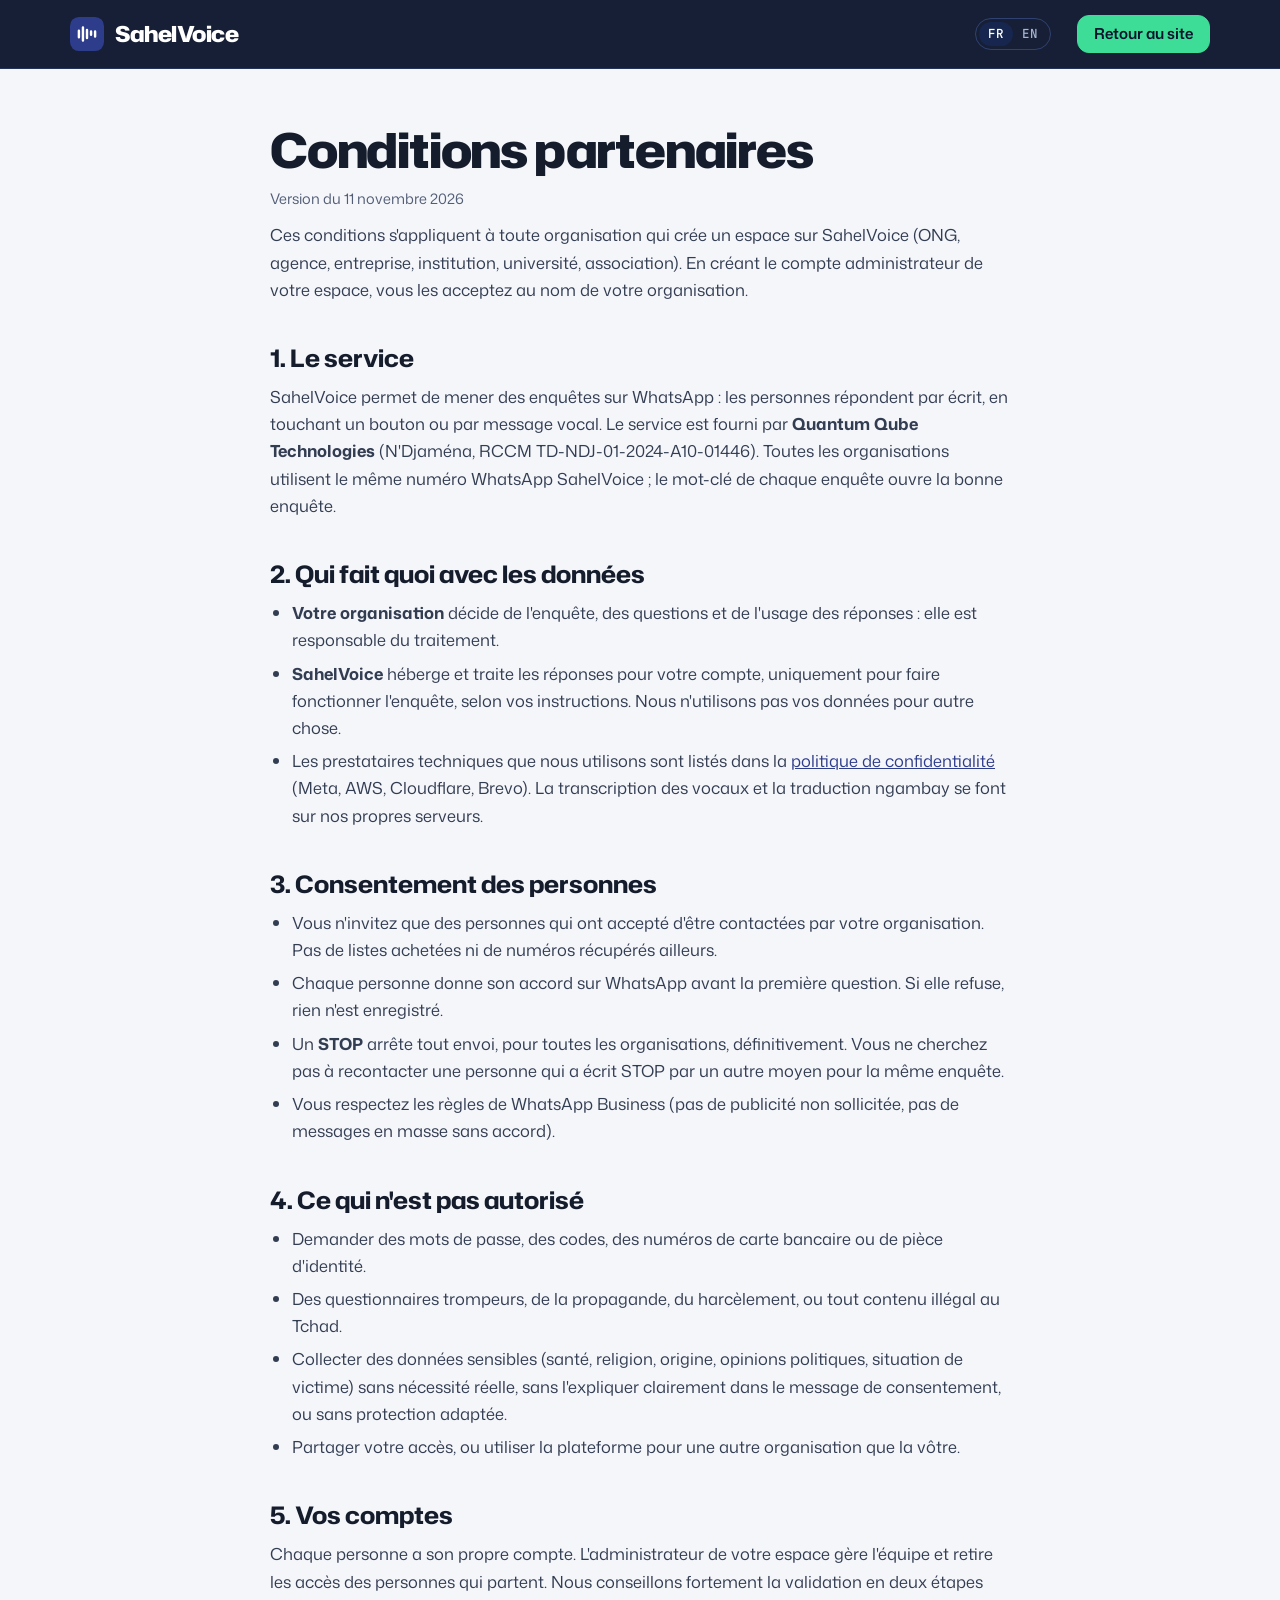
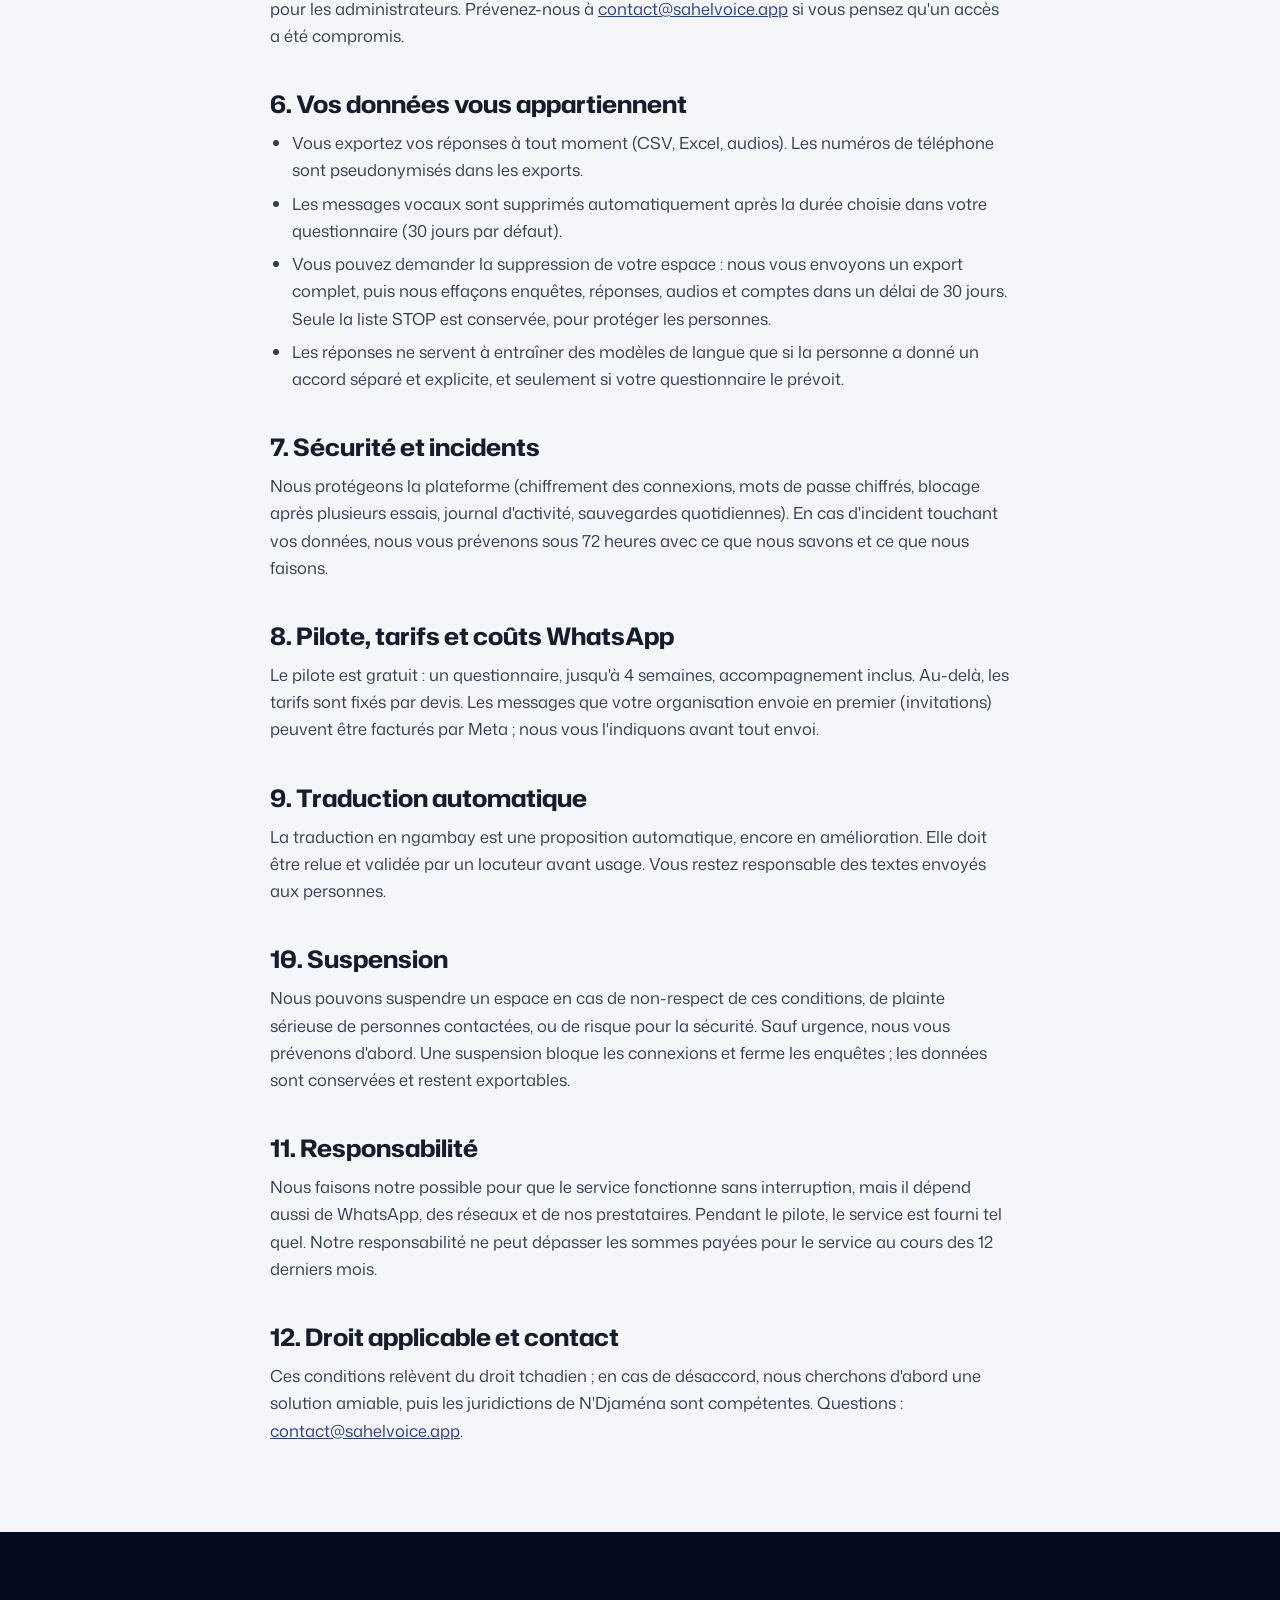
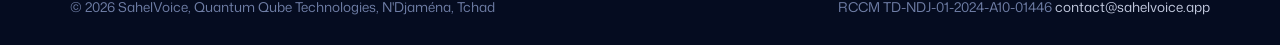
==== conditions/index.html @ 4ec1dd90 "Hero: scrolling AWS Activate ticker under the menu Co-Authored-By: Claude Opus 5.5 <noreply@anthropi" ====
<!doctype html>
<html lang="fr">
<head>
<meta charset="utf-8">
<meta name="viewport" content="width=device-width, initial-scale=1">
<title>Conditions partenaires | SahelVoice</title>
<meta name="description" content="Les règles pour les organisations qui utilisent SahelVoice : consentement, données, sécurité, suspension.">
<link rel="canonical" href="https://sahelvoice.app/conditions/">
<link rel="alternate" hreflang="fr" href="https://sahelvoice.app/conditions/">
<link rel="alternate" hreflang="en" href="https://sahelvoice.app/en/terms/">
<meta name="theme-color" content="#081129">
<link rel="icon" href="/assets/icon.svg" type="image/svg+xml"><link rel="icon" href="/favicon.ico" sizes="any"><link rel="apple-touch-icon" href="/assets/apple-touch-icon.png">
<link rel="stylesheet" href="/assets/fonts.css?v=202611161200">
<link rel="stylesheet" href="/assets/site.css?v=202611162345">
<style>
.legal-doc{max-width:780px;margin:0 auto;padding:56px 20px 88px}
.legal-doc h1{font:800 clamp(34px,5vw,48px)/1.05 var(--display);letter-spacing:-.025em}
.legal-doc .upd{font-size:14.5px;color:var(--text-muted);margin-top:12px}
.legal-doc h2{font:700 24px/1.25 var(--display);margin:40px 0 10px;max-width:none}
.legal-doc p,.legal-doc li{color:#333d52;font-size:16.5px;line-height:1.65}
.legal-doc p+p{margin-top:10px}
.legal-doc ul{padding-left:22px;margin:8px 0}
.legal-doc li+li{margin-top:6px}
.legal-doc .box{background:#fff;border:1px solid var(--rule);border-radius:14px;padding:18px 20px;margin-top:14px}
.legal-doc a{color:var(--indigo)}
</style>
</head>
<body>
<header class="top"><div class="wrap"><nav aria-label="Navigation">
  <a class="brand" href="../"><svg width="34" height="34" viewBox="0 0 42 42" aria-hidden="true"><rect width="42" height="42" rx="11" fill="#2e3c8c"/><path d="M11 25v-8M16 29V13M21 26V16M26 22v-4M31 24v-6" stroke="#fff" stroke-width="3" stroke-linecap="round"/></svg>SahelVoice</a>
  <div class="links"><span class="lsw" role="group"><span aria-current="true">FR</span><a href="../en/terms/" hreflang="en" lang="en">EN</a></span><a class="btn" href="../">Retour au site</a></div>
</nav></div></header>
<main class="legal-doc">
<h1>Conditions partenaires</h1>
<p class="upd">Version du 11 novembre 2026</p>
<p>Ces conditions s'appliquent à toute organisation qui crée un espace sur SahelVoice (ONG, agence, entreprise, institution, université, association). En créant le compte administrateur de votre espace, vous les acceptez au nom de votre organisation.</p>

<h2>1. Le service</h2>
<p>SahelVoice permet de mener des enquêtes sur WhatsApp : les personnes répondent par écrit, en touchant un bouton ou par message vocal. Le service est fourni par <b>Quantum Qube Technologies</b> (N'Djaména, RCCM TD-NDJ-01-2024-A10-01446). Toutes les organisations utilisent le même numéro WhatsApp SahelVoice ; le mot-clé de chaque enquête ouvre la bonne enquête.</p>

<h2>2. Qui fait quoi avec les données</h2>
<ul>
<li><b>Votre organisation</b> décide de l'enquête, des questions et de l'usage des réponses : elle est responsable du traitement.</li>
<li><b>SahelVoice</b> héberge et traite les réponses pour votre compte, uniquement pour faire fonctionner l'enquête, selon vos instructions. Nous n'utilisons pas vos données pour autre chose.</li>
<li>Les prestataires techniques que nous utilisons sont listés dans la <a href="../confidentialite/">politique de confidentialité</a> (Meta, AWS, Cloudflare, Brevo). La transcription des vocaux et la traduction ngambay se font sur nos propres serveurs.</li>
</ul>

<h2>3. Consentement des personnes</h2>
<ul>
<li>Vous n'invitez que des personnes qui ont accepté d'être contactées par votre organisation. Pas de listes achetées ni de numéros récupérés ailleurs.</li>
<li>Chaque personne donne son accord sur WhatsApp avant la première question. Si elle refuse, rien n'est enregistré.</li>
<li>Un <b>STOP</b> arrête tout envoi, pour toutes les organisations, définitivement. Vous ne cherchez pas à recontacter une personne qui a écrit STOP par un autre moyen pour la même enquête.</li>
<li>Vous respectez les règles de WhatsApp Business (pas de publicité non sollicitée, pas de messages en masse sans accord).</li>
</ul>

<h2>4. Ce qui n'est pas autorisé</h2>
<ul>
<li>Demander des mots de passe, des codes, des numéros de carte bancaire ou de pièce d'identité.</li>
<li>Des questionnaires trompeurs, de la propagande, du harcèlement, ou tout contenu illégal au Tchad.</li>
<li>Collecter des données sensibles (santé, religion, origine, opinions politiques, situation de victime) sans nécessité réelle, sans l'expliquer clairement dans le message de consentement, ou sans protection adaptée.</li>
<li>Partager votre accès, ou utiliser la plateforme pour une autre organisation que la vôtre.</li>
</ul>

<h2>5. Vos comptes</h2>
<p>Chaque personne a son propre compte. L'administrateur de votre espace gère l'équipe et retire les accès des personnes qui partent. Nous conseillons fortement la validation en deux étapes pour les administrateurs. Prévenez-nous à <a href="mailto:contact@sahelvoice.app">contact@sahelvoice.app</a> si vous pensez qu'un accès a été compromis.</p>

<h2>6. Vos données vous appartiennent</h2>
<ul>
<li>Vous exportez vos réponses à tout moment (CSV, Excel, audios). Les numéros de téléphone sont pseudonymisés dans les exports.</li>
<li>Les messages vocaux sont supprimés automatiquement après la durée choisie dans votre questionnaire (30 jours par défaut).</li>
<li>Vous pouvez demander la suppression de votre espace : nous vous envoyons un export complet, puis nous effaçons enquêtes, réponses, audios et comptes dans un délai de 30 jours. Seule la liste STOP est conservée, pour protéger les personnes.</li>
<li>Les réponses ne servent à entraîner des modèles de langue que si la personne a donné un accord séparé et explicite, et seulement si votre questionnaire le prévoit.</li>
</ul>

<h2>7. Sécurité et incidents</h2>
<p>Nous protégeons la plateforme (chiffrement des connexions, mots de passe chiffrés, blocage après plusieurs essais, journal d'activité, sauvegardes quotidiennes). En cas d'incident touchant vos données, nous vous prévenons sous 72 heures avec ce que nous savons et ce que nous faisons.</p>

<h2>8. Pilote, tarifs et coûts WhatsApp</h2>
<p>Le pilote est gratuit : un questionnaire, jusqu'à 4 semaines, accompagnement inclus. Au-delà, les tarifs sont fixés par devis. Les messages que votre organisation envoie en premier (invitations) peuvent être facturés par Meta ; nous vous l'indiquons avant tout envoi.</p>

<h2>9. Traduction automatique</h2>
<p>La traduction en ngambay est une proposition automatique, encore en amélioration. Elle doit être relue et validée par un locuteur avant usage. Vous restez responsable des textes envoyés aux personnes.</p>

<h2>10. Suspension</h2>
<p>Nous pouvons suspendre un espace en cas de non-respect de ces conditions, de plainte sérieuse de personnes contactées, ou de risque pour la sécurité. Sauf urgence, nous vous prévenons d'abord. Une suspension bloque les connexions et ferme les enquêtes ; les données sont conservées et restent exportables.</p>

<h2>11. Responsabilité</h2>
<p>Nous faisons notre possible pour que le service fonctionne sans interruption, mais il dépend aussi de WhatsApp, des réseaux et de nos prestataires. Pendant le pilote, le service est fourni tel quel. Notre responsabilité ne peut dépasser les sommes payées pour le service au cours des 12 derniers mois.</p>

<h2>12. Droit applicable et contact</h2>
<p>Ces conditions relèvent du droit tchadien ; en cas de désaccord, nous cherchons d'abord une solution amiable, puis les juridictions de N'Djaména sont compétentes. Questions : <a href="mailto:contact@sahelvoice.app">contact@sahelvoice.app</a>.</p>
</main>
<footer class="big"><div class="wrap"><div class="legal" style="margin-top:0;border-top:0;padding-top:0">
  <span>© 2026 SahelVoice, Quantum Qube Technologies, N'Djaména, Tchad</span>
  <span>RCCM TD-NDJ-01-2024-A10-01446 <a href="mailto:contact@sahelvoice.app">contact@sahelvoice.app</a></span>
</div></div></footer>
</body>
</html>
---- assets/fonts.css ----
/* Fonts served from sahelvoice.app itself (SIL Open Font License, see fonts/FONTS.txt). */
@font-face{font-family:"Hubot Sans";font-style:normal;font-weight:200 900;font-stretch:75% 125%;font-display:swap;src:url(/assets/fonts/hubot-sans-latin-standard-normal.woff2) format("woff2");unicode-range:U+0000-00FF,U+0131,U+0152-0153,U+02BB-02BC,U+02C6,U+02DA,U+02DC,U+0304,U+0308,U+0329,U+2000-206F,U+20AC,U+2122,U+2191,U+2193,U+2212,U+2215,U+FEFF,U+FFFD}
@font-face{font-family:"Hubot Sans";font-style:normal;font-weight:200 900;font-stretch:75% 125%;font-display:swap;src:url(/assets/fonts/hubot-sans-latin-ext-standard-normal.woff2) format("woff2");unicode-range:U+0100-02BA,U+02BD-02C5,U+02C7-02CC,U+02CE-02D7,U+02DD-02FF,U+0304,U+0308,U+0329,U+1D00-1DBF,U+1E00-1E9F,U+1EF2-1EFF,U+2020,U+20A0-20AB,U+20AD-20C0,U+2113,U+2C60-2C7F,U+A720-A7FF}
@font-face{font-family:"Mona Sans";font-style:normal;font-weight:200 900;font-stretch:75% 125%;font-display:swap;src:url(/assets/fonts/mona-sans-latin-standard-normal.woff2) format("woff2");unicode-range:U+0000-00FF,U+0131,U+0152-0153,U+02BB-02BC,U+02C6,U+02DA,U+02DC,U+0304,U+0308,U+0329,U+2000-206F,U+20AC,U+2122,U+2191,U+2193,U+2212,U+2215,U+FEFF,U+FFFD}
@font-face{font-family:"Mona Sans";font-style:normal;font-weight:200 900;font-stretch:75% 125%;font-display:swap;src:url(/assets/fonts/mona-sans-latin-ext-standard-normal.woff2) format("woff2");unicode-range:U+0100-02BA,U+02BD-02C5,U+02C7-02CC,U+02CE-02D7,U+02DD-02FF,U+0304,U+0308,U+0329,U+1D00-1DBF,U+1E00-1E9F,U+1EF2-1EFF,U+2020,U+20A0-20AB,U+20AD-20C0,U+2113,U+2C60-2C7F,U+A720-A7FF}
@font-face{font-family:"JetBrains Mono";font-style:normal;font-weight:500;font-display:swap;src:url(/assets/fonts/jetbrains-mono-latin-500-normal.woff2) format("woff2")}
@font-face{font-family:"JetBrains Mono";font-style:normal;font-weight:400;font-display:swap;src:url(/assets/fonts/jetbrains-mono-latin-400-normal.woff2) format("woff2")}
---- assets/site.css ----
:root{
  --bg:#081129; --navy:#0d1a3a; --panel:#111f45; --panel-2:#16264f; --line:#22325c; --line-2:#2f4170;
  --ink:#ffffff; --muted:#aab5d3; --dim:#7584ab;
  --green:#3ddc97; --green-soft:rgba(61,220,151,.14); --indigo:#2e3c8c; --violet:#8f9cff;
  --paper:#f4f6fa; --card:#ffffff; --text:#151c2c; --text-muted:#525d76; --rule:#dde2ec;
  --display:"Hubot Sans",ui-sans-serif,system-ui,sans-serif;
  --body:"Mona Sans",ui-sans-serif,system-ui,-apple-system,"Segoe UI",Roboto,sans-serif;
  --mono:"JetBrains Mono",ui-monospace,SFMono-Regular,Menlo,Consolas,monospace;
}
*{box-sizing:border-box}
html{scroll-behavior:smooth;-webkit-text-size-adjust:100%}
body{margin:0;background:var(--paper);color:var(--text);font:17px/1.6 var(--body);font-optical-sizing:auto;overflow-x:hidden}
a{color:inherit}
img,svg{display:block}
:focus-visible{outline:3px solid var(--green);outline-offset:3px;border-radius:6px}
h1,h2,h3{font-family:var(--display);font-stretch:108%;margin:0;text-wrap:balance}
p{margin:0}
.wrap{max-width:1180px;margin:0 auto;padding-inline:20px}
.mono{font-family:var(--mono)}
.sr{position:absolute;width:1px;height:1px;overflow:hidden;clip:rect(0 0 0 0);white-space:nowrap}

/* ---------- dark surfaces ---------- */
.dark{background:var(--bg);color:var(--ink);position:relative;isolation:isolate;overflow:hidden}
.dark .grid-bg{position:absolute;inset:0;z-index:-1;pointer-events:none;
  background-image:linear-gradient(rgba(143,156,255,.06) 1px,transparent 1px),linear-gradient(90deg,rgba(143,156,255,.06) 1px,transparent 1px);
  background-size:56px 56px;
  -webkit-mask-image:radial-gradient(ellipse 80% 70% at 70% 30%,#000 30%,transparent 75%);
          mask-image:radial-gradient(ellipse 80% 70% at 70% 30%,#000 30%,transparent 75%)}
.dark .glow{position:absolute;z-index:-1;pointer-events:none;border-radius:50%;filter:blur(80px);opacity:.55}

/* ---------- nav ---------- */
.top{position:sticky;top:0;z-index:20;background:rgba(8,17,41,.94);-webkit-backdrop-filter:blur(14px);backdrop-filter:blur(14px);border-bottom:1px solid rgba(47,65,112,.6);color:var(--ink)}
nav{display:flex;align-items:center;justify-content:space-between;gap:16px;height:68px}
.brand{display:flex;align-items:center;gap:11px;text-decoration:none;font-family:var(--display);font-weight:800;font-size:22px;letter-spacing:-.02em}
.links{display:flex;gap:26px;align-items:center;font-size:15px}
.links a{text-decoration:none;color:var(--muted)}
.links a:hover{color:var(--ink)}
.btn{display:inline-flex;align-items:center;justify-content:center;gap:9px;border-radius:12px;padding:13px 20px;font:600 16px/1.2 var(--body);text-decoration:none;border:1.5px solid var(--green);background:var(--green);color:#07122b;transition:transform .15s ease,background-color .15s ease}
.btn:hover{background:#5fe6ab;transform:translateY(-1px)}
.btn.ghost{background:transparent;color:var(--ink);border-color:var(--line-2)}
.btn.ghost:hover{background:rgba(255,255,255,.05);border-color:#4a5d92}
.links .btn{padding:9px 16px;font-size:15px;color:#07122b}
section[id],[id].anchor{scroll-margin-top:84px}
.menubtn{display:none}
@media (max-width:860px){
  html:not(.js) .links a:not(.btn){display:none}
  .js .top nav{position:relative}
  .js .menubtn{display:inline-flex;align-items:center;justify-content:center;width:44px;height:44px;margin-right:-6px;border:1px solid var(--line-2);border-radius:12px;background:transparent;color:var(--ink);cursor:pointer;flex:none}
  .js .menubtn svg path{transition:transform .2s ease,opacity .2s ease;transform-origin:12px 12px}
  .js .open .menubtn .l1{transform:translateY(5px) rotate(45deg)}
  .js .open .menubtn .l2{opacity:0}
  .js .open .menubtn .l3{transform:translateY(-5px) rotate(-45deg)}
  .js .links{position:absolute;top:calc(100% + 1px);left:-16px;right:-16px;flex-direction:column;align-items:stretch;gap:0;padding:8px 16px 18px;
    background:#081129;border-bottom:1px solid rgba(47,65,112,.8);box-shadow:0 30px 50px -20px rgba(0,0,0,.6);
    visibility:hidden;opacity:0;transform:translateY(-8px);transition:opacity .18s ease,transform .18s ease,visibility 0s linear .18s}
  .js .open .links{visibility:visible;opacity:1;transform:none;transition:opacity .18s ease,transform .18s ease}
  .js .links > a:not(.btn){display:block;padding:14px 4px;font-size:17px;color:var(--ink);border-bottom:1px solid rgba(47,65,112,.5)}
  .js .links .lsw{margin:16px 0 0;align-self:flex-start;font-size:14px;padding:4px}
  .js .links .lsw > *{padding:6px 12px}
  .js .links .btn{margin-top:16px;padding:14px 18px;font-size:16px}
}

/* ---------- hero ---------- */
.hero{display:grid;grid-template-columns:minmax(0,1fr) minmax(0,1.02fr);gap:56px;align-items:center;padding-block:72px 150px}
@media (max-width:980px){.hero{grid-template-columns:minmax(0,1fr);gap:48px;padding-block:48px 72px}}
.pill{display:inline-flex;align-items:center;gap:9px;border:1px solid var(--line-2);background:rgba(17,31,69,.7);border-radius:999px;padding:6px 14px 6px 8px;font-size:14px;color:var(--muted)}
.pill .dot{width:20px;height:20px;border-radius:50%;background:var(--green-soft);display:grid;place-items:center}
.pill .dot i{width:8px;height:8px;border-radius:50%;background:var(--green);box-shadow:0 0 0 0 rgba(61,220,151,.6);animation:ping 2.4s infinite}
@keyframes ping{0%{box-shadow:0 0 0 0 rgba(61,220,151,.55)}70%{box-shadow:0 0 0 8px rgba(61,220,151,0)}100%{box-shadow:0 0 0 0 rgba(61,220,151,0)}}
.hero h1{font-weight:800;font-size:clamp(42px,5.6vw,74px);line-height:1;letter-spacing:-.03em;margin-top:22px}
.hero h1 .hl{background:linear-gradient(100deg,var(--green) 10%,#a8f0cf 50%,var(--violet) 95%);-webkit-background-clip:text;background-clip:text;color:transparent}
.hero .lede{font-size:20px;color:var(--muted);margin-top:24px;max-width:44ch}
.hero .ctas{display:flex;gap:12px;flex-wrap:wrap;margin-top:32px}
.facts{display:flex;flex-wrap:wrap;gap:10px 26px;margin-top:34px;padding-top:24px;border-top:1px solid var(--line);font-size:15px;color:var(--muted)}
.facts span{display:flex;align-items:center;gap:8px}
.facts svg{color:var(--green);flex:none}

/* ---------- AI console (hero) ---------- */
.console{background:linear-gradient(180deg,rgba(22,38,79,.92),rgba(13,26,58,.96));border:1px solid var(--line-2);border-radius:20px;box-shadow:0 40px 80px -40px rgba(0,0,0,.8),0 0 0 1px rgba(143,156,255,.05) inset;overflow:hidden;min-width:0}
.c-head{display:flex;align-items:center;justify-content:space-between;gap:12px;padding:13px 16px;border-bottom:1px solid var(--line);font:500 12.5px/1 var(--mono);color:var(--dim)}
.c-head .dots{display:flex;gap:6px}
.c-head .dots i{width:10px;height:10px;border-radius:50%;background:#2a3a66}
.c-head .tag{color:var(--muted);border:1px solid var(--line-2);border-radius:999px;padding:5px 10px}
.c-body{padding:18px 18px 8px;display:grid;gap:4px}
.q{font-size:14.5px;color:var(--muted);padding:2px 2px 12px}
.q b{color:var(--ink);font-weight:500}
.stage{display:grid;grid-template-columns:96px minmax(0,1fr);gap:14px;align-items:start;padding:11px 2px;border-top:1px dashed rgba(47,65,112,.7);opacity:.35;transition:opacity .4s ease}
.stage.on,.stage.done{opacity:1}
.st-label{font:500 11.5px/1.3 var(--mono);color:var(--dim);letter-spacing:.04em;text-transform:uppercase;padding-top:5px;display:flex;align-items:center;gap:7px}
.st-label i{width:7px;height:7px;border-radius:50%;background:#33447a;flex:none;transition:background-color .3s}
.stage.on .st-label{color:var(--green)}
.stage.on .st-label i{background:var(--green);box-shadow:0 0 10px var(--green)}
.stage.done .st-label i{background:var(--green)}
@media (max-width:460px){.stage{grid-template-columns:minmax(0,1fr);gap:8px}}

.vbubble{display:inline-flex;align-items:center;gap:10px;background:#d8f5d0;color:#1b2232;border-radius:12px;border-top-right-radius:3px;padding:8px 12px 8px 8px;max-width:100%}
.vbubble .play{width:30px;height:30px;border-radius:50%;background:#1b8a5a;display:grid;place-items:center;flex:none}
.wave{display:flex;align-items:center;gap:3px;height:26px}
.wave b{display:block;width:3px;border-radius:2px;background:#3d7a5a;height:30%;transform-origin:center}
.stage.on .wave b{animation:wv .9s ease-in-out infinite alternate}
@keyframes wv{from{transform:scaleY(.45)}to{transform:scaleY(1.15)}}
.vbubble .t{font:500 12px var(--mono);color:#3d6a52}
.transcript{font-size:16.5px;color:var(--ink);min-height:1.55em}
.transcript mark{background:var(--green-soft);color:var(--green);border-radius:4px;padding:0 3px;transition:background-color .3s}
.caret{display:inline-block;width:2px;height:1.05em;background:var(--green);vertical-align:-2px;margin-left:2px;animation:blink 1s steps(1) infinite}
@keyframes blink{50%{opacity:0}}
.parse{display:flex;flex-wrap:wrap;gap:8px;align-items:center;font:500 13px/1 var(--mono)}
.chip{border:1px solid var(--line-2);border-radius:8px;padding:7px 9px;color:var(--muted);background:rgba(8,17,41,.4)}
.chip.val{border-color:rgba(61,220,151,.5);color:var(--green);background:var(--green-soft);font-size:14px}
.arrow{color:var(--dim)}
.check{font-size:15px;color:var(--ink);display:flex;flex-wrap:wrap;gap:8px 10px;align-items:center}
.check .ok{display:inline-flex;align-items:center;gap:6px;font:500 12.5px var(--mono);color:var(--green);border:1px solid rgba(61,220,151,.4);border-radius:999px;padding:4px 10px}
.table{width:100%;border-collapse:collapse;font:400 12.5px/1.3 var(--mono);color:var(--muted)}
.table th{font-weight:500;color:var(--dim);text-align:left;padding:4px 8px 6px 0;border-bottom:1px solid var(--line)}
.table td{padding:7px 8px 7px 0;border-bottom:1px solid rgba(34,50,92,.6);white-space:nowrap}
.table td:nth-child(2){color:var(--ink)}
.table tr.new td{animation:rowin .6s ease}
@keyframes rowin{from{background:var(--green-soft)}to{background:transparent}}
.tablewrap{overflow-x:auto;max-width:100%}
.c-foot{display:flex;justify-content:space-between;gap:12px;padding:12px 18px;border-top:1px solid var(--line);font:400 11.5px/1.4 var(--mono);color:var(--dim)}
.prog{display:flex;gap:6px;align-items:center}
.prog i{width:18px;height:3px;border-radius:2px;background:#2a3a66;transition:background-color .3s}
.prog i.on{background:var(--green)}

/* ---------- logos strip ---------- */
.strip{border-top:1px solid var(--line);padding-block:22px;display:flex;flex-wrap:wrap;gap:14px 34px;align-items:center;justify-content:space-between;font-size:15px;color:var(--muted)}
.strip .lbl{font:500 12px var(--mono);letter-spacing:.06em;text-transform:uppercase;color:var(--dim)}
.strip .items{display:flex;flex-wrap:wrap;gap:12px 30px}
.strip .items span{display:flex;align-items:center;gap:8px;color:#cfd6ea}

/* ---------- sections ---------- */
section{padding-block:104px}
@media (max-width:720px){section{padding-block:72px}}
.kicker{display:inline-flex;align-items:center;gap:8px;font:500 12.5px/1 var(--mono);letter-spacing:.08em;text-transform:uppercase;color:var(--indigo);margin-bottom:16px}
.kicker::before{content:"";width:18px;height:2px;background:currentColor;border-radius:2px}
.dark .kicker{color:var(--green)}
section h2{font-size:clamp(32px,4.2vw,52px);font-weight:800;letter-spacing:-.025em;line-height:1.04;max-width:20ch}
.intro{max-width:60ch;color:var(--text-muted);font-size:19px;margin-top:18px}
.dark .intro{color:var(--muted)}

/* AI stages */
.ai-grid{display:grid;grid-template-columns:repeat(4,minmax(0,1fr));gap:16px;margin-top:56px;counter-reset:st}
@media (max-width:1040px){.ai-grid{grid-template-columns:repeat(2,minmax(0,1fr))}}
@media (max-width:620px){.ai-grid{grid-template-columns:minmax(0,1fr)}}
.ai-card{background:var(--panel);border:1px solid var(--line);border-radius:18px;padding:24px;display:flex;flex-direction:column;gap:14px;position:relative}
.ai-card .num{font:500 12px var(--mono);color:var(--dim)}
.ai-card h3{font-size:26px;font-weight:800;letter-spacing:-.02em}
.ai-card p{color:var(--muted);font-size:16px}
.ai-card .demo{margin-top:auto;background:rgba(8,17,41,.55);border:1px solid var(--line);border-radius:12px;padding:12px 13px;font:400 12.5px/1.6 var(--mono);color:var(--muted);min-height:96px}
.ai-card .demo .g{color:var(--green)}
.ai-card .demo .w{color:var(--ink)}
.ai-card .demo .v{color:var(--violet)}
.ai-card .ic{width:42px;height:42px;border-radius:12px;background:var(--green-soft);color:var(--green);display:grid;place-items:center}
.loop-note{margin-top:28px;display:flex;gap:14px;align-items:flex-start;color:var(--muted);font-size:16px;max-width:78ch;border-left:2px solid var(--green);padding-left:16px}

/* features */
.feat{display:grid;grid-template-columns:repeat(3,minmax(0,1fr));gap:1px;background:var(--rule);border:1px solid var(--rule);border-radius:20px;overflow:hidden;margin-top:56px}
@media (max-width:960px){.feat{grid-template-columns:repeat(2,minmax(0,1fr))}}
@media (max-width:620px){.feat{grid-template-columns:minmax(0,1fr)}}
.feat > div{background:var(--card);padding:30px 28px;display:flex;flex-direction:column;gap:10px}
.feat .ic{width:40px;height:40px;border-radius:11px;background:#eef0fb;color:var(--indigo);display:grid;place-items:center;margin-bottom:6px}
.feat h3{font-size:20px;font-weight:600;font-family:var(--body);letter-spacing:-.01em}
.feat p{color:var(--text-muted);font-size:16px}

/* split: dashboard preview */
.split{display:grid;grid-template-columns:minmax(0,.9fr) minmax(0,1.1fr);gap:64px;align-items:center}
@media (max-width:980px){.split{grid-template-columns:minmax(0,1fr);gap:40px}}
.list{list-style:none;padding:0;margin:28px 0 0;display:grid;gap:14px}
.list li{display:flex;gap:12px;align-items:flex-start}
.list svg{flex:none;margin-top:3px;color:var(--indigo)}
.dash{background:var(--card);border:1px solid var(--rule);border-radius:18px;box-shadow:0 30px 60px -36px rgba(13,26,58,.35);overflow:hidden;min-width:0}
.dash-top{display:flex;justify-content:space-between;align-items:center;gap:12px;padding:14px 18px;border-bottom:1px solid var(--rule);font-size:14px}
.dash-top b{font-weight:600}
.dash-top .live{display:inline-flex;align-items:center;gap:7px;font:500 12px var(--mono);color:#127a4f;background:#e3f8ee;border-radius:999px;padding:5px 10px}
.dash-top .live i{width:7px;height:7px;border-radius:50%;background:#1fb877}
.kpis{display:grid;grid-template-columns:repeat(3,minmax(0,1fr));border-bottom:1px solid var(--rule)}
.kpis div{padding:16px 18px}
.kpis div+div{border-left:1px solid var(--rule)}
.kpis small{display:block;font-size:12.5px;color:var(--text-muted)}
.kpis b{font:800 26px/1.2 var(--display);letter-spacing:-.02em}
.review{padding:16px 18px;display:grid;gap:12px}
.review .row{display:grid;grid-template-columns:auto minmax(0,1fr) auto;gap:12px;align-items:center;border:1px solid var(--rule);border-radius:12px;padding:10px 12px}
.review .pl{width:32px;height:32px;border-radius:50%;background:var(--navy);display:grid;place-items:center}
.review .tx{font-size:14.5px;min-width:0}
.review .tx small{display:block;font:400 12px var(--mono);color:var(--text-muted)}
.review .tx span{display:block;white-space:nowrap;overflow:hidden;text-overflow:ellipsis}
.st{font:500 11.5px var(--mono);border-radius:999px;padding:4px 9px;white-space:nowrap}
.st.ok{background:#e3f8ee;color:#127a4f}
.st.fix{background:#fff3dc;color:#8a5a00}
.st.wait{background:#eef0fb;color:var(--indigo)}
.dash-note{font-size:13px;color:var(--text-muted);padding:0 18px 16px}

/* audiences */
.aud{display:grid;grid-template-columns:repeat(3,minmax(0,1fr));gap:18px;margin-top:48px}
@media (max-width:900px){.aud{grid-template-columns:minmax(0,1fr)}}
.aud article{background:var(--card);border:1px solid var(--rule);border-radius:18px;padding:28px}
.aud h3{font-size:22px;font-weight:600;font-family:var(--body);margin-bottom:8px}
.aud p{color:var(--text-muted);font-size:16px}
.aud .ex{margin-top:16px;padding-top:14px;border-top:1px solid var(--rule);font:400 13px/1.5 var(--mono);color:var(--text-muted)}

/* languages */
.langs{display:grid;grid-template-columns:repeat(3,minmax(0,1fr));gap:16px;margin-top:48px}
@media (max-width:820px){.langs{grid-template-columns:minmax(0,1fr)}}
.lang{border:1px solid var(--line-2);border-radius:18px;padding:24px;background:rgba(17,31,69,.6)}
.lang .name{font:800 28px/1.1 var(--display);letter-spacing:-.02em}
.lang .native{font-size:15px;color:var(--muted);margin-top:4px}
.lang .status{display:inline-flex;align-items:center;gap:7px;margin-top:18px;font:500 12.5px var(--mono);border-radius:999px;padding:5px 11px;border:1px solid var(--line-2);color:var(--muted)}
.lang.now{border-color:rgba(61,220,151,.5);background:linear-gradient(180deg,rgba(61,220,151,.08),rgba(17,31,69,.6))}
.lang.now .status{border-color:rgba(61,220,151,.5);color:var(--green)}
.lang .bar{height:4px;border-radius:2px;background:#22325c;margin-top:16px;overflow:hidden}
.lang .bar i{display:block;height:100%;background:var(--green);border-radius:2px}

/* trust */
.trust{display:grid;grid-template-columns:repeat(2,minmax(0,1fr));gap:16px;margin-top:48px}
@media (max-width:760px){.trust{grid-template-columns:minmax(0,1fr)}}
.trust > div{display:flex;gap:16px;align-items:flex-start;background:var(--card);border:1px solid var(--rule);border-radius:16px;padding:22px}
.trust .ic{width:38px;height:38px;border-radius:10px;background:#eef0fb;color:var(--indigo);display:grid;place-items:center;flex:none}
.trust h3{font:600 18px/1.3 var(--body);margin-bottom:4px}
.trust p{color:var(--text-muted);font-size:15.5px}

/* founder */
.founder{display:grid;grid-template-columns:200px minmax(0,1fr);gap:44px;align-items:center;margin-top:44px;background:var(--card);border:1px solid var(--rule);border-radius:22px;padding:36px}
@media (max-width:700px){.founder{grid-template-columns:minmax(0,1fr);gap:24px;padding:26px}}
.founder img{width:200px;height:200px;border-radius:50%;object-fit:cover;object-position:50% 30%;border:4px solid var(--green)}
@media (max-width:700px){.founder img{width:132px;height:132px}}
.founder .name{font:800 26px/1.15 var(--display);letter-spacing:-.02em}
.founder .role{font:500 13px var(--mono);color:var(--indigo);margin-top:6px}
.founder p.t{color:var(--text-muted);margin-top:16px;max-width:64ch}
.socials{display:flex;flex-wrap:wrap;gap:10px;margin-top:20px}
.socials a{font:500 13px var(--mono);text-decoration:none;border:1px solid var(--rule);border-radius:999px;padding:7px 12px;color:var(--text)}
.socials a:hover{border-color:var(--indigo);color:var(--indigo)}

/* english */
.en{background:var(--card);border-top:1px solid var(--rule);border-bottom:1px solid var(--rule)}
.en .cols{display:grid;grid-template-columns:minmax(0,.8fr) minmax(0,1.2fr);gap:48px}
@media (max-width:820px){.en .cols{grid-template-columns:minmax(0,1fr);gap:20px}}
.en h2{font-size:clamp(26px,3vw,34px)}
.en p{color:var(--text-muted)}
.en p+p{margin-top:12px}

/* contact */
.cta{display:grid;grid-template-columns:minmax(0,1.1fr) minmax(0,.9fr);gap:56px;align-items:center}
@media (max-width:900px){.cta{grid-template-columns:minmax(0,1fr);gap:36px}}
.cta h2{max-width:16ch}
.cbox{background:var(--panel);border:1px solid var(--line-2);border-radius:20px;padding:28px;display:grid;gap:20px}
.cbox dt{font:500 12px var(--mono);letter-spacing:.06em;text-transform:uppercase;color:var(--dim)}
.cbox dd{margin:4px 0 0;font-size:20px;font-weight:600;overflow-wrap:anywhere}
.cbox dd a{text-decoration:none;border-bottom:2px solid var(--green)}
.cbox dl{margin:0;display:grid;gap:18px}
footer{background:#050c20;color:#8090b8;font-size:14px;padding-block:28px}
footer .wrap{display:flex;justify-content:space-between;gap:12px 24px;flex-wrap:wrap}
footer a{color:#b9c3dc}

/* reveal */
.js .rv{opacity:0;transform:translateY(16px);transition:opacity .7s ease,transform .7s ease}
.js .rv.in{opacity:1;transform:none}
@media (prefers-reduced-motion:reduce){
  html{scroll-behavior:auto}
  *,*::before,*::after{animation:none!important;transition:none!important}
  .js .rv{opacity:1;transform:none}
}

/* language switch */
.lsw{display:inline-flex;border:1px solid var(--line-2);border-radius:999px;padding:3px;font:500 12.5px/1 var(--mono)}
.lsw a,.lsw span{padding:6px 9px;border-radius:999px;text-decoration:none;color:var(--muted)}
.lsw [aria-current]{background:var(--panel-2);color:var(--ink)}
.links .lsw a{color:var(--muted)}
.links .lsw a:hover{color:var(--ink)}
.gloss{font-size:13.5px;color:var(--dim);margin-top:4px;min-height:1.3em}
@media (max-width:860px){.links .lsw a{display:inline}}
.links .btn{white-space:nowrap}
@media (max-width:440px){html:not(.js) .links{gap:10px}.brand{font-size:19px;gap:9px}.brand svg{width:30px;height:30px}.links .btn{padding:8px 12px}}

/* ================= motion layer ================= */
.wavefield{position:absolute;inset:0;width:100%;height:100%;z-index:-1;pointer-events:none}
.glow{animation:drift 22s ease-in-out infinite alternate}
@keyframes drift{0%{transform:translate(0,0) scale(1)}50%{transform:translate(-60px,40px) scale(1.12)}100%{transform:translate(40px,-30px) scale(.95)}}

/* animated logo */
.brand .eq path{transform-box:fill-box;transform-origin:center;animation:eq 1.6s ease-in-out infinite alternate}
.brand .eq path:nth-child(2){animation-delay:-.4s}
.brand .eq path:nth-child(3){animation-delay:-.9s}
.brand .eq path:nth-child(4){animation-delay:-.2s}
.brand .eq path:nth-child(5){animation-delay:-1.2s}
@keyframes eq{from{transform:scaleY(.55)}to{transform:scaleY(1.1)}}

/* rotating border on the AI console */
@property --ang{syntax:'<angle>';inherits:false;initial-value:0deg}
.console{position:relative}
.console::before{content:"";position:absolute;inset:0;border-radius:inherit;padding:1.5px;pointer-events:none;z-index:2;
  background:conic-gradient(from var(--ang),transparent 0 62%,rgba(61,220,151,.95) 76%,rgba(143,156,255,.9) 86%,transparent 96%);
  -webkit-mask:linear-gradient(#000 0 0) content-box,linear-gradient(#000 0 0);-webkit-mask-composite:xor;mask-composite:exclude;
  animation:spin 7s linear infinite}
@keyframes spin{to{--ang:360deg}}

/* live answer ticker */
.feed{position:relative;overflow:hidden;padding-block:6px 30px;
  -webkit-mask-image:linear-gradient(90deg,transparent,#000 7%,#000 93%,transparent);mask-image:linear-gradient(90deg,transparent,#000 7%,#000 93%,transparent)}
.feed-track{display:flex;gap:14px;width:max-content;animation:marq 55s linear infinite}
.feed:hover .feed-track{animation-play-state:paused}
@keyframes marq{to{transform:translateX(-50%)}}
.fi{display:flex;align-items:center;gap:10px;white-space:nowrap;border:1px solid var(--line-2);background:rgba(17,31,69,.75);border-radius:999px;padding:8px 14px 8px 8px;font-size:14.5px;color:#d9def0}
.fi .mic{width:26px;height:26px;border-radius:50%;background:var(--green-soft);display:grid;place-items:center;color:var(--green);flex:none}
.fi .to{color:var(--dim)}
.fi code{font:500 13px var(--mono);color:var(--green)}
.feed-label{font:500 12px var(--mono);letter-spacing:.06em;text-transform:uppercase;color:var(--dim);padding-top:4px;margin-bottom:12px;display:flex;align-items:center;gap:8px}
.feed-label i{width:7px;height:7px;border-radius:50%;background:var(--green);animation:ping 2.4s infinite}

/* cursor spotlight on cards */
.ai-card,.lang{background-image:radial-gradient(420px circle at var(--mx,-999px) var(--my,-999px),rgba(61,220,151,.10),transparent 45%)}
.feat > div,.aud article,.trust > div{background-image:radial-gradient(420px circle at var(--mx,-999px) var(--my,-999px),rgba(46,60,140,.07),transparent 45%)}
.ai-card,.aud article,.trust > div,.lang{transition:transform .25s ease,border-color .25s ease}
.ai-card:hover{transform:translateY(-4px);border-color:#3a4d85}
.aud article:hover,.trust > div:hover{transform:translateY(-3px);border-color:#c9d0e4}

/* AI flow line above the 4 stages */
.ai-flow{position:relative;height:2px;margin:56px 0 -40px;background:var(--line);border-radius:2px;overflow:hidden}
.ai-flow::after{content:"";position:absolute;top:0;left:-30%;width:30%;height:100%;background:linear-gradient(90deg,transparent,var(--green),var(--violet),transparent);animation:flow 3.6s ease-in-out infinite}
@keyframes flow{to{left:100%}}
@media (max-width:1040px){.ai-flow{display:none}}
.ai-grid{position:relative}

/* language wave bars */
.lw{display:flex;align-items:center;gap:3px;height:28px;margin-top:18px}
.lw b{display:block;width:4px;border-radius:2px;background:#33447a;height:30%}
.lang.now .lw b{background:var(--green);animation:wv .9s ease-in-out infinite alternate}

/* FAQ */
.faq{margin-top:44px;border-top:1px solid var(--rule)}
.faq details{border-bottom:1px solid var(--rule)}
.faq summary{list-style:none;cursor:pointer;display:flex;justify-content:space-between;align-items:center;gap:20px;padding:22px 2px;font:600 19px/1.35 var(--body)}
.faq summary::-webkit-details-marker{display:none}
.faq summary::after{content:"";width:12px;height:12px;flex:none;border-right:2px solid var(--indigo);border-bottom:2px solid var(--indigo);transform:rotate(45deg) translateY(-3px);transition:transform .25s ease}
.faq details[open] summary::after{transform:rotate(-135deg) translateY(-3px)}
.faq details p{color:var(--text-muted);padding:0 2px 22px;max-width:72ch}
.faq-wrap{display:grid;grid-template-columns:minmax(0,.8fr) minmax(0,1.4fr);gap:56px}
@media (max-width:900px){.faq-wrap{grid-template-columns:minmax(0,1fr);gap:0}}

/* footer */
footer.big{background:#050c20;color:#8090b8;font-size:15px;padding-block:64px 28px}
footer.big .cols{display:grid;grid-template-columns:minmax(0,1.6fr) repeat(3,minmax(0,1fr));gap:32px}
@media (max-width:820px){footer.big .cols{grid-template-columns:repeat(2,minmax(0,1fr))}footer.big .cols > div:first-child{grid-column:1/-1}}
footer.big h4{margin:0 0 14px;font:500 12px var(--mono);letter-spacing:.08em;text-transform:uppercase;color:#5f6e98}
footer.big ul{list-style:none;margin:0;padding:0;display:grid;gap:10px}
footer.big a{color:#c4cbe0;text-decoration:none}
footer.big a:hover{color:#fff}
footer.big .tag{color:#9aa6c6;max-width:34ch;margin-top:14px}
footer.big .tag.prog{margin-top:6px;font-size:14px;color:#7f8cb0}
footer.big .legal{display:flex;justify-content:space-between;flex-wrap:wrap;gap:10px 24px;margin-top:48px;padding-top:22px;border-top:1px solid #16223f;font-size:13.5px;color:#6f7ea6}
footer.big .brand{color:#fff}

@media (prefers-reduced-motion:reduce){.feed-track{animation:none;flex-wrap:wrap;width:auto}.feed{-webkit-mask-image:none;mask-image:none}}

/* research */
.research{display:grid;grid-template-columns:minmax(0,.9fr) minmax(0,1.1fr);gap:56px;align-items:start;margin-top:8px}
@media (max-width:960px){.research{grid-template-columns:minmax(0,1fr);gap:36px}}
.paper{position:relative;background:var(--card);border:1px solid var(--rule);border-radius:20px;padding:30px;box-shadow:0 30px 60px -40px rgba(13,26,58,.35);overflow:hidden}
.paper::before{content:"";position:absolute;inset:0 0 auto 0;height:4px;background:linear-gradient(90deg,var(--green),var(--violet),var(--green));background-size:200% 100%;animation:sheen 6s linear infinite}
@keyframes sheen{to{background-position:200% 0}}
.paper .venue{display:flex;flex-wrap:wrap;gap:8px;font:500 12px var(--mono)}
.paper .venue span{border:1px solid var(--rule);border-radius:999px;padding:5px 10px;color:var(--text-muted)}
.paper .venue span.hl{border-color:transparent;background:#eef0fb;color:var(--indigo)}
.paper h3{font:800 clamp(24px,2.6vw,30px)/1.15 var(--display);letter-spacing:-.02em;margin-top:18px}
.paper .authors{margin-top:10px;color:var(--text-muted);font-size:15.5px}
.paper .authors b{color:var(--text);font-weight:600}
.paper ul{list-style:none;padding:0;margin:22px 0 0;display:grid;gap:12px}
.paper li{display:flex;gap:12px;align-items:flex-start;font-size:16px}
.paper li svg{flex:none;margin-top:4px;color:#1fb877}
.paper .links{display:flex;flex-wrap:wrap;gap:10px;margin-top:26px}
.paper .links a{display:inline-flex;align-items:center;gap:8px;font:600 14.5px var(--body);text-decoration:none;border:1px solid var(--rule);border-radius:10px;padding:10px 14px;color:var(--text)}
.paper .links a:hover{border-color:var(--indigo);color:var(--indigo)}
.paper .links a.main{background:var(--navy);border-color:var(--navy);color:#fff}
.paper .links a.main:hover{background:#16264f;color:#fff}
.bridge{display:grid;gap:14px;margin-top:28px}
.bridge > div{display:grid;grid-template-columns:44px minmax(0,1fr);gap:14px;align-items:start}
.bridge .n{width:44px;height:44px;border-radius:12px;background:#eef0fb;color:var(--indigo);display:grid;place-items:center;font:500 13px var(--mono)}
.bridge h3{font:600 17px/1.3 var(--body);margin-bottom:3px}
.bridge p{color:var(--text-muted);font-size:15.5px}
footer.big .wrap{display:block}

/* Ngambay: translation in test */
.lang.test{border-color:rgba(143,156,255,.55);background:linear-gradient(180deg,rgba(143,156,255,.10),rgba(17,31,69,.6))}
.lang.test .lw b{background:var(--violet);animation:wv 1.2s ease-in-out infinite alternate}
.lang .stack{display:flex;flex-wrap:wrap;gap:8px;margin-top:18px}
.lang .stack .status{margin-top:0}
.lang .status.test{border-color:rgba(143,156,255,.6);color:var(--violet)}
.lang .more{display:block;margin-top:14px;font-size:14px;color:var(--muted);line-height:1.45}
.lang .more a{color:var(--ink);text-decoration:none;border-bottom:1px solid var(--violet)}

/* live translator */
.trx{margin-top:44px;background:var(--card);border:1px solid var(--rule);border-radius:22px;box-shadow:0 30px 70px -40px rgba(13,26,58,.4);overflow:hidden;position:relative}
.trx::before{content:"";position:absolute;inset:0 0 auto 0;height:4px;background:linear-gradient(90deg,var(--green),var(--violet),var(--green));background-size:200% 100%;animation:sheen 6s linear infinite}
.trx-top{display:flex;justify-content:space-between;align-items:center;gap:12px;flex-wrap:wrap;padding:18px 22px;border-bottom:1px solid var(--rule)}
.trx-dir{display:flex;align-items:center;gap:12px;font:800 20px/1 var(--display);letter-spacing:-.01em}
.trx-dir svg{color:var(--indigo)}
.trx-badges{display:flex;gap:8px;flex-wrap:wrap;font:500 12px var(--mono)}
.trx-badges span{border:1px solid var(--rule);border-radius:999px;padding:5px 10px;color:var(--text-muted)}
.trx-badges span.beta{border-color:transparent;background:#efeefe;color:#5a4fd6}
.trx-panes{display:grid;grid-template-columns:minmax(0,1fr) minmax(0,1fr)}
@media (max-width:820px){.trx-panes{grid-template-columns:minmax(0,1fr)}}
.trx-pane{padding:20px 22px;display:flex;flex-direction:column;gap:10px;min-height:250px}
.trx-pane + .trx-pane{border-left:1px solid var(--rule);background:#fafbfe}
@media (max-width:820px){.trx-pane + .trx-pane{border-left:0;border-top:1px solid var(--rule)}}
.trx-lbl{font:500 12px var(--mono);letter-spacing:.06em;text-transform:uppercase;color:var(--indigo);display:flex;justify-content:space-between;align-items:center;gap:8px}
.trx textarea{flex:1;min-height:170px;width:100%;border:0;resize:vertical;font:400 18px/1.55 var(--body);color:var(--text);background:transparent;padding:0}
.trx textarea:focus{outline:none}
.trx-out{flex:1;font:400 18px/1.6 var(--body);white-space:pre-wrap;color:var(--text);min-height:170px}
.trx-out.empty{color:#9aa3b8}
.trx-out .shimmer{display:block;height:14px;border-radius:7px;margin:8px 0;background:linear-gradient(90deg,#eceffa 0%,#dfe3f6 40%,#eceffa 80%);background-size:200% 100%;animation:sheen 1.4s linear infinite}
.trx-bar{display:flex;justify-content:space-between;align-items:center;gap:12px;flex-wrap:wrap;padding:14px 22px;border-top:1px solid var(--rule)}
.trx-ex{display:flex;gap:8px;flex-wrap:wrap}
.trx-ex button{font:500 14px var(--body);border:1px solid var(--rule);background:#fff;border-radius:999px;padding:7px 12px;cursor:pointer;color:var(--text)}
.trx-ex button:hover{border-color:var(--indigo);color:var(--indigo)}
.trx-go{display:flex;gap:10px;align-items:center}
.trx .btn{border-color:var(--navy);background:var(--navy);color:#fff}
.trx .btn:hover{background:#1b2c5c}
.trx .btn[disabled]{opacity:.6;cursor:wait;transform:none}
.trx-copy{font:500 12px var(--mono);border:1px solid var(--rule);background:#fff;border-radius:8px;padding:5px 9px;cursor:pointer;color:var(--text-muted)}
.trx-copy[hidden]{display:none}
.trx-status{font-size:14px;color:var(--text-muted);min-height:1.4em}
.trx-status.err{color:#a3302a}
.trx-foot{padding:0 22px 18px;font-size:13.5px;color:var(--text-muted)}
.trx-foot a{color:var(--indigo)}
.trx-count{font:400 12px var(--mono);color:#9aa3b8}

/* ================= founder story ================= */
.fhero{display:grid;grid-template-columns:300px minmax(0,1fr);gap:56px;align-items:center;margin-top:44px}
@media (max-width:860px){.fhero{grid-template-columns:minmax(0,1fr);gap:28px}}
.fphoto{position:relative;width:300px;height:300px}
@media (max-width:860px){.fphoto{width:220px;height:220px}}
.fphoto img{width:100%;height:100%;border-radius:50%;object-fit:cover;object-position:50% 30%;position:relative;z-index:1;border:5px solid #fff;box-shadow:0 30px 60px -30px rgba(13,26,58,.5)}
.fphoto::before{content:"";position:absolute;inset:-10px;border-radius:50%;background:conic-gradient(from var(--ang),var(--green),var(--violet),var(--green));animation:spin 8s linear infinite}
.fphoto .tagc{position:absolute;z-index:2;right:-6px;bottom:18px;background:var(--navy);color:#fff;border-radius:999px;padding:7px 12px;font:500 12px var(--mono);box-shadow:0 10px 24px -10px rgba(0,0,0,.5)}
.fname{font:800 clamp(30px,3.6vw,44px)/1.05 var(--display);letter-spacing:-.025em}
.frole{font:500 13.5px/1.5 var(--mono);color:var(--indigo);margin-top:10px}
.fbio{color:var(--text-muted);font-size:18px;margin-top:18px;max-width:62ch}
.fstats{display:grid;grid-template-columns:repeat(4,minmax(0,1fr));gap:12px;margin-top:26px}
@media (max-width:620px){.fstats{grid-template-columns:repeat(2,minmax(0,1fr))}}
.fstats div{background:var(--card);border:1px solid var(--rule);border-radius:14px;padding:14px 16px}
.fstats b{display:block;font:800 28px/1.1 var(--display);letter-spacing:-.02em;color:var(--navy)}
.fstats span{font-size:13.5px;color:var(--text-muted);line-height:1.35;display:block;margin-top:4px}

/* journey timeline */
.journey{background:var(--navy)}
.tl{position:relative;margin-top:52px;padding-left:34px;max-width:880px}
.tl::before{content:"";position:absolute;left:9px;top:6px;bottom:6px;width:2px;background:var(--line)}
.tl::after{content:"";position:absolute;left:9px;top:6px;width:2px;height:calc((100% - 12px) * var(--p,0));background:linear-gradient(180deg,var(--green),var(--violet));box-shadow:0 0 12px rgba(61,220,151,.5)}
.step{position:relative;padding:0 0 34px 18px}
.step:last-child{padding-bottom:0}
.step::before{content:"";position:absolute;left:-31px;top:6px;width:14px;height:14px;border-radius:50%;background:var(--navy);border:2px solid #3a4d85;transition:background-color .4s,border-color .4s,box-shadow .4s;z-index:1}
.step.in::before{background:var(--green);border-color:var(--green);box-shadow:0 0 0 6px rgba(61,220,151,.15)}
.step .yr{font:500 13px var(--mono);color:var(--green);letter-spacing:.04em}
.step .pl{display:inline-flex;gap:6px;align-items:center;margin-left:10px;font:500 12px var(--mono);color:var(--muted);border:1px solid var(--line-2);border-radius:999px;padding:3px 9px}
.step h3{font:700 22px/1.25 var(--display);letter-spacing:-.01em;margin-top:8px;color:#fff}
.step p{color:var(--muted);margin-top:6px;max-width:66ch;font-size:16.5px}
.step .chips{display:flex;flex-wrap:wrap;gap:8px;margin-top:10px}
.step .chips span{font:500 12px var(--mono);border-radius:999px;padding:4px 10px;background:rgba(61,220,151,.1);color:var(--green)}
.step.now h3{color:var(--green)}

/* now */
.nowgrid{display:grid;grid-template-columns:repeat(4,minmax(0,1fr));gap:16px;margin-top:44px}
@media (max-width:1040px){.nowgrid{grid-template-columns:repeat(2,minmax(0,1fr))}}
@media (max-width:620px){.nowgrid{grid-template-columns:minmax(0,1fr)}}
.nowgrid article{background:var(--card);border:1px solid var(--rule);border-radius:18px;padding:24px;display:flex;flex-direction:column;gap:10px;transition:transform .25s ease,border-color .25s ease;background-image:radial-gradient(420px circle at var(--mx,-999px) var(--my,-999px),rgba(46,60,140,.07),transparent 45%)}
.nowgrid article:hover{transform:translateY(-3px);border-color:#c9d0e4}
.nowgrid .ic{width:40px;height:40px;border-radius:11px;background:#eef0fb;color:var(--indigo);display:grid;place-items:center}
.nowgrid h3{font:600 19px/1.3 var(--body)}
.nowgrid p{color:var(--text-muted);font-size:15.5px}
.nowgrid a{color:var(--indigo);font-weight:600;font-size:15px;margin-top:auto;text-decoration:none}
.nowgrid a:hover{text-decoration:underline}

/* publications */
.pubs{margin-top:44px;border-top:1px solid var(--rule)}
.pub{display:grid;grid-template-columns:150px minmax(0,1fr);gap:20px;padding:18px 2px;border-bottom:1px solid var(--rule);align-items:baseline}
@media (max-width:620px){.pub{grid-template-columns:minmax(0,1fr);gap:6px}}
.pub .v{font:500 12.5px var(--mono);color:var(--indigo)}
.pub .t{font-weight:600;font-size:17px}
.pub .t a{color:inherit;text-decoration:none;border-bottom:1px solid #c9d0e4}
.pub .t a:hover{border-color:var(--indigo)}
.pub .a{color:var(--text-muted);font-size:14.5px;margin-top:3px}
.publinks{display:flex;gap:10px;flex-wrap:wrap;margin-top:22px}
.publinks a{font:600 14.5px var(--body);text-decoration:none;border:1px solid var(--rule);border-radius:10px;padding:10px 14px;color:var(--text);background:#fff}
.publinks a:hover{border-color:var(--indigo);color:var(--indigo)}

/* ================= demo teaser ================= */
.demo-band{display:grid;grid-template-columns:minmax(0,1.05fr) minmax(0,.95fr);gap:56px;align-items:center}
@media (max-width:960px){.demo-band{grid-template-columns:minmax(0,1fr);gap:40px}}
.dsteps{list-style:none;margin:30px 0 0;padding:0;display:grid;gap:12px;counter-reset:d}
.dsteps li{display:grid;grid-template-columns:40px minmax(0,1fr);gap:14px;align-items:start;background:rgba(17,31,69,.6);border:1px solid var(--line-2);border-radius:14px;padding:14px 16px;counter-increment:d}
.dsteps li::before{content:counter(d);width:40px;height:40px;border-radius:11px;background:var(--green-soft);color:var(--green);display:grid;place-items:center;font:800 18px var(--display)}
.dsteps b{display:block;font-weight:600;color:#fff}
.dsteps span{color:var(--muted);font-size:15px}
.demo-cta{display:flex;gap:12px;flex-wrap:wrap;margin-top:28px}
.mini{position:relative;max-width:440px;margin-inline:auto;width:100%}
.mini-phone{background:#050a18;border-radius:38px;padding:10px;box-shadow:0 40px 80px -40px rgba(0,0,0,.9),0 0 0 1px rgba(143,156,255,.15)}
.mini-screen{background:#e9e4dc;border-radius:29px;overflow:hidden;color:#1b2232;font-size:14px;line-height:1.38;height:430px;display:flex;flex-direction:column}
.mini-head{background:#233f5c;color:#fff;padding:13px 14px;display:flex;gap:10px;align-items:center}
.mini-head i{width:32px;height:32px;border-radius:50%;background:var(--indigo);display:block}
.mini-head b{display:block;font-size:14.5px}.mini-head span{font-size:12px;color:#c6d3e1}
.mini-msgs{flex:1;padding:12px 10px;display:flex;flex-direction:column;gap:8px;overflow:hidden}
.mm{max-width:84%;border-radius:11px;padding:8px 10px;opacity:0;transform:translateY(8px);animation:mm .5s ease forwards}
.mm.o{background:#fff;align-self:flex-start;border-top-left-radius:3px}
.mm.i{background:#d8f5d0;align-self:flex-end;border-top-right-radius:3px}
.mm:nth-child(1){animation-delay:.3s}.mm:nth-child(2){animation-delay:1.3s}.mm:nth-child(3){animation-delay:2.3s}.mm:nth-child(4){animation-delay:3.3s}.mm:nth-child(5){animation-delay:4.3s}
@keyframes mm{to{opacity:1;transform:none}}
.mm .v{display:flex;align-items:center;gap:8px}
.mm .v i{width:26px;height:26px;border-radius:50%;background:#1b8a5a;display:block;flex:none}
.mm .v em{flex:1;height:14px;background:repeating-linear-gradient(90deg,#3d7a5a 0 3px,transparent 3px 6px);border-radius:3px;font-style:normal}
.mini-card{position:absolute;right:-18px;bottom:40px;background:#fff;color:var(--text);border-radius:14px;padding:12px 14px;box-shadow:0 24px 50px -20px rgba(0,0,0,.6);font-size:13px;width:210px;opacity:0;animation:mm .6s ease 5.2s forwards}
.mini-card small{display:block;font:500 11px var(--mono);color:var(--indigo);text-transform:uppercase;letter-spacing:.05em}
.mini-card b{display:block;font:800 22px var(--display);margin-top:2px}
.mini-card span{color:#127a4f;font:500 11.5px var(--mono)}
@media (max-width:620px){.mini-card{right:6px;bottom:14px}}
@media (prefers-reduced-motion:reduce){.mm,.mini-card{opacity:1;transform:none;animation:none}}

/* ================= support data collection ================= */
.support{background:linear-gradient(180deg,#081129 0%,#0d1a3a 100%)}
.why{display:grid;grid-template-columns:repeat(4,minmax(0,1fr));gap:14px;margin-top:44px}
@media (max-width:1040px){.why{grid-template-columns:repeat(2,minmax(0,1fr))}}
@media (max-width:620px){.why{grid-template-columns:minmax(0,1fr)}}
.why div{border:1px solid var(--line-2);border-radius:16px;padding:20px;background:rgba(17,31,69,.55)}
.why .n{font:800 30px/1 var(--display);background:linear-gradient(100deg,var(--green),var(--violet));-webkit-background-clip:text;background-clip:text;color:transparent}
.why h3{font:600 17px/1.3 var(--body);margin-top:12px;color:#fff}
.why p{color:var(--muted);font-size:15px;margin-top:6px}
.tiers{display:grid;grid-template-columns:repeat(3,minmax(0,1fr));gap:18px;margin-top:22px}
@media (max-width:960px){.tiers{grid-template-columns:minmax(0,1fr)}}
.tier{position:relative;border-radius:20px;padding:28px;background:var(--panel);border:1px solid var(--line-2);display:flex;flex-direction:column;gap:12px;background-image:radial-gradient(420px circle at var(--mx,-999px) var(--my,-999px),rgba(61,220,151,.10),transparent 45%);transition:transform .25s ease,border-color .25s ease}
.tier:hover{transform:translateY(-4px);border-color:#4a5d92}
.tier.star{border-color:rgba(61,220,151,.55);box-shadow:0 30px 70px -40px rgba(61,220,151,.45)}
.tier .who{font:500 12px var(--mono);color:var(--green);letter-spacing:.06em;text-transform:uppercase}
.tier h3{font:800 25px/1.15 var(--display);letter-spacing:-.02em;color:#fff}
.tier p{color:var(--muted);font-size:15.5px}
.tier ul{list-style:none;padding:0;margin:4px 0 0;display:grid;gap:9px}
.tier li{display:flex;gap:10px;color:#d9def0;font-size:15px}
.tier li::before{content:"";flex:none;width:16px;height:16px;margin-top:3px;border-radius:50%;background:var(--green-soft) url("data:image/svg+xml,%3Csvg xmlns='http://www.w3.org/2000/svg' viewBox='0 0 24 24' fill='none' stroke='%233ddc97' stroke-width='3.4' stroke-linecap='round' stroke-linejoin='round'%3E%3Cpath d='M20 6 9 17l-5-5'/%3E%3C/svg%3E") center/10px no-repeat}
.tier .btn{margin-top:auto;align-self:flex-start}
.tier .ribbon{position:absolute;top:-12px;right:20px;background:var(--green);color:#07122b;font:600 12px var(--mono);border-radius:999px;padding:5px 11px}
.support-cta{margin-top:30px;display:flex;justify-content:space-between;align-items:center;gap:20px;flex-wrap:wrap;border:1px solid var(--line-2);border-radius:20px;padding:24px 28px;background:linear-gradient(100deg,rgba(61,220,151,.10),rgba(143,156,255,.10))}
.support-cta b{font:800 22px/1.2 var(--display);color:#fff;display:block}
.support-cta span{color:var(--muted)}
.support-cta .row{display:flex;gap:10px;flex-wrap:wrap}
.mm .v{width:170px}
.mini-card{width:250px;right:-60px}
.mini-card b{font-size:19px;white-space:nowrap}
@media (max-width:960px){.mini-card{right:-10px}}
@media (max-width:620px){.mini-card{right:6px;width:220px}.mini-card b{font-size:16px}}

/* ================= how it works (3 steps) ================= */
.center{text-align:center}
.center h2,.center .intro{margin-inline:auto}
.how{display:grid;grid-template-columns:repeat(3,minmax(0,1fr));gap:18px;margin-top:48px;position:relative}
@media (max-width:900px){.how{grid-template-columns:minmax(0,1fr)}}
.how article{background:var(--card);border:1px solid var(--rule);border-radius:20px;padding:28px;position:relative;transition:transform .25s ease,border-color .25s ease;background-image:radial-gradient(420px circle at var(--mx,-999px) var(--my,-999px),rgba(46,60,140,.07),transparent 45%)}
.how article:hover{transform:translateY(-4px);border-color:#c9d0e4}
.how .st{font:500 12px var(--mono);letter-spacing:.08em;color:var(--indigo);text-transform:uppercase}
.how .big{font:800 54px/1 var(--display);letter-spacing:-.03em;background:linear-gradient(120deg,var(--navy),var(--indigo));-webkit-background-clip:text;background-clip:text;color:transparent;margin:10px 0 14px}
.how h3{font:700 22px/1.2 var(--display);letter-spacing:-.01em}
.how p{color:var(--text-muted);margin-top:8px;font-size:16px}
.how ul{list-style:none;padding:0;margin:16px 0 0;display:grid;gap:8px;border-top:1px solid var(--rule);padding-top:14px}
.how li{display:flex;gap:10px;font-size:15px}
.how li::before{content:"";flex:none;width:16px;height:16px;margin-top:3px;border-radius:50%;background:#e3f8ee url("data:image/svg+xml,%3Csvg xmlns='http://www.w3.org/2000/svg' viewBox='0 0 24 24' fill='none' stroke='%23127a4f' stroke-width='3.4' stroke-linecap='round' stroke-linejoin='round'%3E%3Cpath d='M20 6 9 17l-5-5'/%3E%3C/svg%3E") center/10px no-repeat}
.how-cta{display:flex;justify-content:center;gap:12px;flex-wrap:wrap;margin-top:34px}
.how-cta .btn.ghost{color:var(--text);border-color:var(--rule);background:#fff}
.how-cta .note{width:100%;text-align:center;font-size:14px;color:var(--text-muted)}

/* ================= plans ================= */
.plans{display:grid;grid-template-columns:repeat(3,minmax(0,1fr));gap:18px;margin-top:48px;align-items:stretch}
@media (max-width:960px){.plans{grid-template-columns:minmax(0,1fr)}}
.plan{position:relative;background:var(--card);border:1px solid var(--rule);border-radius:22px;padding:30px;display:flex;flex-direction:column;gap:12px;transition:transform .25s ease;background-image:radial-gradient(420px circle at var(--mx,-999px) var(--my,-999px),rgba(46,60,140,.07),transparent 45%)}
.plan:hover{transform:translateY(-4px)}
.plan.top{background:var(--navy);border-color:var(--navy);color:#fff;box-shadow:0 40px 80px -40px rgba(13,26,58,.6);background-image:radial-gradient(420px circle at var(--mx,-999px) var(--my,-999px),rgba(61,220,151,.12),transparent 45%)}
.plan .badge{position:absolute;top:-12px;left:30px;background:var(--green);color:#07122b;font:600 12px var(--mono);border-radius:999px;padding:5px 11px}
.plan .pn{font:500 12.5px var(--mono);letter-spacing:.06em;text-transform:uppercase;color:var(--indigo)}
.plan.top .pn{color:var(--green)}
.plan .price{font:800 40px/1 var(--display);letter-spacing:-.03em}
.plan .price small{font:500 15px var(--body);letter-spacing:0;color:var(--text-muted);margin-left:6px}
.plan.top .price small{color:var(--muted)}
.plan p{color:var(--text-muted);font-size:15.5px}
.plan.top p{color:var(--muted)}
.plan ul{list-style:none;padding:0;margin:6px 0 10px;display:grid;gap:9px;border-top:1px solid var(--rule);padding-top:16px}
.plan.top ul{border-color:var(--line-2)}
.plan li{display:flex;gap:10px;font-size:15px}
.plan li::before{content:"";flex:none;width:16px;height:16px;margin-top:3px;border-radius:50%;background:#e3f8ee url("data:image/svg+xml,%3Csvg xmlns='http://www.w3.org/2000/svg' viewBox='0 0 24 24' fill='none' stroke='%23127a4f' stroke-width='3.4' stroke-linecap='round' stroke-linejoin='round'%3E%3Cpath d='M20 6 9 17l-5-5'/%3E%3C/svg%3E") center/10px no-repeat}
.plan.top li::before{background-color:var(--green-soft);background-image:url("data:image/svg+xml,%3Csvg xmlns='http://www.w3.org/2000/svg' viewBox='0 0 24 24' fill='none' stroke='%233ddc97' stroke-width='3.4' stroke-linecap='round' stroke-linejoin='round'%3E%3Cpath d='M20 6 9 17l-5-5'/%3E%3C/svg%3E")}
.plan .btn{margin-top:auto;align-self:stretch}
.plan:not(.top) .btn{background:var(--navy);border-color:var(--navy);color:#fff}
.plans-note{text-align:center;color:var(--text-muted);font-size:14.5px;margin-top:22px}

/* ================= about (compact) ================= */
.about2{display:grid;grid-template-columns:minmax(0,1.3fr) minmax(0,1fr);gap:48px;align-items:center;margin-top:8px}
@media (max-width:900px){.about2{grid-template-columns:minmax(0,1fr);gap:28px}}
.about2 .facts2{display:grid;grid-template-columns:repeat(2,minmax(0,1fr));gap:12px;margin-top:26px}
.about2 .facts2 div{background:var(--card);border:1px solid var(--rule);border-radius:14px;padding:14px 16px}
.about2 .facts2 b{display:block;font:700 16px/1.3 var(--body)}
.about2 .facts2 span{font-size:14px;color:var(--text-muted)}
.fnote{display:flex;gap:16px;align-items:center;background:var(--card);border:1px solid var(--rule);border-radius:18px;padding:18px 20px}
.fnote img{width:64px;height:64px;border-radius:50%;object-fit:cover;object-position:50% 30%;border:3px solid var(--green);flex:none}
.fnote b{display:block;font-weight:600}
.fnote span{display:block;color:var(--text-muted);font-size:14.5px;margin-top:2px}
.fnote a{font-size:14px;color:var(--indigo);font-weight:600;text-decoration:none}
.tiers.two{grid-template-columns:repeat(2,minmax(0,1fr))}@media (max-width:860px){.tiers.two{grid-template-columns:minmax(0,1fr)}}

/* ================= pilot page ================= */
.phero{display:grid;grid-template-columns:minmax(0,1.1fr) minmax(0,.9fr);gap:56px;align-items:center;padding-block:64px 80px}
@media (max-width:960px){.phero{grid-template-columns:minmax(0,1fr);gap:36px;padding-block:44px 60px}}
.phero h1{font-weight:780;font-stretch:104%;font-size:clamp(38px,5vw,64px);line-height:1.04;letter-spacing:-.02em;margin-top:18px}
.phero .lede{font-size:19px;color:var(--muted);margin-top:20px;max-width:46ch}
.pfacts{display:grid;grid-template-columns:repeat(3,minmax(0,1fr));gap:12px;margin-top:30px}
@media (max-width:560px){.pfacts{grid-template-columns:minmax(0,1fr)}}
.pfacts div{border:1px solid var(--line-2);background:rgba(17,31,69,.6);border-radius:14px;padding:14px 16px}
.pfacts b{display:block;font:800 26px/1.1 var(--display);color:#fff}
.pfacts span{font-size:14px;color:var(--muted)}
.pcard{background:linear-gradient(180deg,rgba(22,38,79,.92),rgba(13,26,58,.96));border:1px solid var(--line-2);border-radius:20px;padding:24px;box-shadow:0 40px 80px -40px rgba(0,0,0,.8)}
.pcard h3{font:700 18px var(--display);color:#fff}
.pcard ol{list-style:none;padding:0;margin:16px 0 0;display:grid;gap:4px;counter-reset:w}
.pcard li{display:grid;grid-template-columns:88px minmax(0,1fr);gap:12px;padding:12px 0;border-top:1px dashed rgba(47,65,112,.8);counter-increment:w}
.pcard li b{font:500 12px var(--mono);color:var(--green);text-transform:uppercase;letter-spacing:.05em;padding-top:2px}
.pcard li span{color:#d9def0;font-size:15px}
.pcard .foot{margin-top:14px;font:400 12.5px var(--mono);color:var(--dim)}
.weeks{display:grid;grid-template-columns:repeat(4,minmax(0,1fr));gap:16px;margin-top:48px;position:relative}
@media (max-width:1040px){.weeks{grid-template-columns:repeat(2,minmax(0,1fr))}}
@media (max-width:620px){.weeks{grid-template-columns:minmax(0,1fr)}}
.weeks article{background:var(--card);border:1px solid var(--rule);border-radius:20px;padding:24px;display:flex;flex-direction:column;gap:10px;background-image:radial-gradient(420px circle at var(--mx,-999px) var(--my,-999px),rgba(46,60,140,.07),transparent 45%);transition:transform .25s ease}
.weeks article:hover{transform:translateY(-4px)}
.weeks .wk{font:500 12px var(--mono);letter-spacing:.06em;text-transform:uppercase;color:var(--indigo)}
.weeks h3{font:700 21px/1.2 var(--display)}
.weeks p{color:var(--text-muted);font-size:15.5px}
.weeks ul{list-style:none;padding:0;margin:4px 0 0;display:grid;gap:7px}
.weeks li{display:flex;gap:9px;font-size:14.5px}
.weeks li::before{content:"";flex:none;width:7px;height:7px;border-radius:50%;background:var(--green);margin-top:8px}
.give{display:grid;grid-template-columns:repeat(2,minmax(0,1fr));gap:18px;margin-top:48px}
@media (max-width:860px){.give{grid-template-columns:minmax(0,1fr)}}
.give article{border-radius:20px;padding:28px;border:1px solid var(--rule);background:var(--card)}
.give article.dk{background:var(--navy);border-color:var(--navy);color:#fff}
.give h3{font:800 24px/1.15 var(--display);letter-spacing:-.02em}
.give .sub{color:var(--text-muted);margin-top:6px}
.give article.dk .sub{color:var(--muted)}
.give ul{list-style:none;padding:0;margin:18px 0 0;display:grid;gap:12px}
.give li{display:grid;grid-template-columns:28px minmax(0,1fr);gap:10px;font-size:15.5px}
.give li i{width:28px;height:28px;border-radius:8px;background:#eef0fb;color:var(--indigo);display:grid;place-items:center;font:600 13px var(--mono);font-style:normal}
.give article.dk li i{background:var(--green-soft);color:var(--green)}
.give li small{display:block;color:var(--text-muted);font-size:14px}
.give article.dk li small{color:var(--muted)}
/* form */
.pform-wrap{display:grid;grid-template-columns:minmax(0,.8fr) minmax(0,1.2fr);gap:48px;align-items:start}
@media (max-width:960px){.pform-wrap{grid-template-columns:minmax(0,1fr);gap:28px}}
.pform{background:var(--card);border:1px solid var(--rule);border-radius:22px;padding:28px;box-shadow:0 30px 70px -45px rgba(13,26,58,.45)}
.pform .grid2{display:grid;grid-template-columns:repeat(2,minmax(0,1fr));gap:14px}
@media (max-width:620px){.pform .grid2{grid-template-columns:minmax(0,1fr)}}
.pform .f{display:flex;flex-direction:column;gap:6px;margin-bottom:14px}
.pform label,.pform legend{font:600 14px var(--body);color:var(--text)}
.pform label .opt{font-weight:400;color:var(--text-muted)}
.pform input,.pform select,.pform textarea{font:400 16px var(--body);color:var(--text);border:1px solid #cfd6e6;border-radius:10px;padding:11px 12px;background:#fbfcfe;width:100%}
.pform input:focus,.pform select:focus,.pform textarea:focus{outline:2px solid var(--indigo);outline-offset:1px;background:#fff}
.pform textarea{min-height:96px;resize:vertical}
.pform fieldset{border:0;padding:0;margin:0 0 14px}
.pform .checks{display:flex;flex-wrap:wrap;gap:8px;margin-top:8px}
.pform .checks label{display:inline-flex;align-items:center;gap:8px;font-weight:500;border:1px solid #cfd6e6;border-radius:999px;padding:8px 13px;cursor:pointer;background:#fbfcfe}
.pform .checks input{width:auto;accent-color:var(--indigo)}
.pform .checks label:has(input:checked){border-color:var(--indigo);background:#eef0fb;color:var(--indigo)}
.pform .help{font-size:13px;color:var(--text-muted)}
.pform .send{display:flex;gap:10px;flex-wrap:wrap;margin-top:8px}
.pform .send .btn{background:var(--navy);border-color:var(--navy);color:#fff}
.pform .send .btn.wa{background:#1fb877;border-color:#1fb877;color:#06231a}
.pform .err{color:#a3302a;font-size:14px;min-height:1.3em;margin-top:8px}
.pform .consent{display:flex;gap:10px;align-items:flex-start;font-size:14px;color:var(--text-muted);margin:6px 0 4px}
.pform .consent input{width:auto;margin-top:3px;accent-color:var(--indigo)}
.pform [aria-invalid="true"]{border-color:#c2463d;background:#fff6f5}
.side h2{font-size:clamp(28px,3.4vw,40px)}
.side .intro{font-size:17px}
.side ul{list-style:none;padding:0;margin:22px 0 0;display:grid;gap:12px}
.side li{display:flex;gap:10px;color:var(--text-muted);font-size:15.5px}
.side li::before{content:"";flex:none;width:16px;height:16px;margin-top:3px;border-radius:50%;background:#e3f8ee url("data:image/svg+xml,%3Csvg xmlns='http://www.w3.org/2000/svg' viewBox='0 0 24 24' fill='none' stroke='%23127a4f' stroke-width='3.4' stroke-linecap='round' stroke-linejoin='round'%3E%3Cpath d='M20 6 9 17l-5-5'/%3E%3C/svg%3E") center/10px no-repeat}
.pform label.consent{font:400 14px/1.45 var(--body);color:var(--text-muted)}

/* self-service onboarding (pilot page) */
.selfsteps{list-style:none;counter-reset:k;padding:0;margin:24px 0 0;display:grid;gap:14px}
.selfsteps li{counter-increment:k;display:grid;grid-template-columns:34px minmax(0,1fr);column-gap:12px;align-items:start}
.selfsteps li::before{content:counter(k);grid-row:span 2;width:30px;height:30px;border-radius:50%;display:grid;place-items:center;font:700 13px var(--body);background:var(--indigo);color:#fff}
.selfsteps b{font:650 15.5px var(--body);color:var(--text)}
.selfsteps span{color:var(--text-muted);font-size:14.5px}
.selfcta{display:flex;gap:10px;flex-wrap:wrap;margin:26px 0 6px}
.pform-alt .alt-h{margin:0 0 12px;color:var(--text-muted);font-size:15px}
.pform-alt .alt-h b{color:var(--text)}
.selfcta .btn.ghost{color:var(--text);border-color:var(--rule);background:#fff}

/* ---------- comparison ---------- */
.vs{margin-top:48px;border:1px solid var(--rule);border-radius:20px;overflow-x:auto;background:var(--card)}
.vs table{width:100%;border-collapse:collapse;min-width:640px}
.vs th,.vs td{padding:16px 22px;text-align:left;vertical-align:top;border-bottom:1px solid var(--rule);font-size:16px}
.vs tr:last-child th,.vs tr:last-child td{border-bottom:0}
.vs thead th{font:500 12.5px/1.3 var(--mono);letter-spacing:.08em;text-transform:uppercase;color:var(--text-muted)}
.vs tbody th{font-weight:600;width:24%}
.vs td{color:var(--text-muted);width:34%}
.vs .us{background:#f0fbf6;color:var(--text);font-weight:500}
.vs thead .us{color:#0c6b47;font-weight:500}
.vs tbody .us::before{content:"✓";color:#12a26b;font-weight:700;margin-right:9px}
.vsfoot{margin-top:18px;color:var(--text-muted);font-size:16px;max-width:70ch}

/* ---------- product screenshot ---------- */
.shot{margin:48px 0 0;border:1px solid var(--rule);border-radius:18px;overflow:hidden;background:var(--card);box-shadow:0 40px 90px -50px rgba(13,26,58,.5)}
.shot img{width:100%;height:auto}
.shotbar{display:flex;align-items:center;gap:7px;padding:11px 16px;background:#eef1f7;border-bottom:1px solid var(--rule)}
.shotbar i{width:10px;height:10px;border-radius:50%;background:#cbd2e1}
.shotbar span{margin-left:12px;font:500 12.5px var(--mono);color:var(--text-muted);background:#fff;border:1px solid var(--rule);border-radius:999px;padding:3px 14px}
.shot figcaption{padding:11px 16px;font-size:14px;color:var(--text-muted);border-top:1px solid var(--rule);text-align:center}
.shot + .feat{margin-top:28px}

/* ---------- video guide (YouTube loads only on click) ---------- */
.ytbox{position:relative;margin:44px auto 0;max-width:1040px;aspect-ratio:16/9;border-radius:20px;overflow:hidden;background:#081129;border:1px solid var(--rule);box-shadow:0 40px 90px -50px rgba(13,26,58,.5);cursor:pointer}
.ytbox img,.ytbox iframe{position:absolute;inset:0;width:100%;height:100%;border:0;object-fit:cover}
.ytplay{position:absolute;left:83%;top:50%;width:84px;height:84px;margin:-42px 0 0 -42px;border-radius:50%;border:0;background:#3ddc97;color:#07122b;display:grid;place-items:center;cursor:pointer;box-shadow:0 18px 40px -12px rgba(0,0,0,.55);transition:transform .15s ease}
.ytplay svg{margin-left:4px}
.ytbox:hover .ytplay{transform:scale(1.07)}
.ytplay:focus-visible{outline:3px solid #fff;outline-offset:4px}
.ytfoot{text-align:center;margin-top:16px;font-size:15px;color:var(--text-muted)}
@media (max-width:600px){.ytbox{border-radius:14px;margin-top:28px}.ytplay{left:84%;width:52px;height:52px;margin:-26px 0 0 -26px}.ytplay svg{width:22px;height:22px}}

/* ---------- translator: text or document ---------- */
.trx-tabs{display:flex;gap:4px;background:#e8ebf3;border-radius:10px;padding:3px;margin-left:auto}
.trx-tabs button{font:600 14.5px/1 var(--body);border:0;background:transparent;color:var(--text-muted);padding:9px 14px;border-radius:8px;cursor:pointer}
.trx-tabs button[aria-selected="true"]{background:#fff;color:var(--navy);box-shadow:0 1px 3px rgba(13,26,58,.15)}
@media (max-width:720px){.trx-tabs{margin-left:0;width:100%}.trx-tabs button{flex:1}}
.trx-ex > span{font-size:14px;color:var(--text-muted)}
.trx .btn.dark{border-color:var(--navy);background:var(--navy);color:#fff}
.trx .doc-dl{border-color:var(--green);background:var(--green);color:#07122b}
.trx .doc-dl:hover{background:#5fe6ab}
.doc{display:grid;grid-template-columns:minmax(0,1fr) minmax(0,1fr);min-height:250px}
@media (max-width:820px){.doc{grid-template-columns:minmax(0,1fr)}}
.drop{position:relative;margin:20px 22px;border:2px dashed #cdd4e4;border-radius:16px;display:flex;flex-direction:column;align-items:center;justify-content:center;text-align:center;gap:8px;padding:30px 20px;cursor:pointer;transition:border-color .2s ease,background-color .2s ease}
.drop:hover,.drop.over,.drop:focus-within{border-color:var(--indigo);background:#f5f6fd}
.drop input{position:absolute;inset:0;opacity:0;cursor:pointer;width:100%}
.drop-t{font:700 17px/1.3 var(--display);color:var(--navy)}
.drop-n{font-size:14.5px;color:var(--text-muted);max-width:34ch}
.drop.has{border-style:solid;border-color:rgba(61,220,151,.7);background:#f0fbf6}
.drop.has .drop-t{color:#0c6b47}
.doc-side{padding:22px;display:flex;flex-direction:column;gap:14px;border-left:1px solid var(--rule);background:#fafbfe}
@media (max-width:820px){.doc-side{border-left:0;border-top:1px solid var(--rule)}}
.trx .opt{display:flex;gap:10px;align-items:flex-start;font-size:16px;cursor:pointer;color:var(--text)}
.trx .opt input{margin-top:5px;width:16px;height:16px;accent-color:var(--indigo);flex:none}
.doc-how{font-size:14.5px;color:var(--text-muted)}
.doc-go{display:flex;gap:10px;flex-wrap:wrap}
.doc-status{font-size:14.5px;color:var(--text-muted);min-height:1.4em}
.doc-status.err{color:#a3302a}
.doc-bar{height:6px;border-radius:3px;background:#e6e9f4;overflow:hidden}
.doc-bar i{display:block;height:100%;width:0;background:linear-gradient(90deg,var(--green),var(--violet));transition:width .4s ease}
[hidden]{display:none!important}

/* ---------- about: founder ---------- */
.about{display:grid;grid-template-columns:minmax(0,1.5fr) minmax(0,.8fr);gap:64px;align-items:start}
@media (max-width:900px){.about{grid-template-columns:minmax(0,1fr);gap:36px}}
.about-text > p:not(.intro):not(.kicker){margin-top:16px;max-width:64ch;color:var(--text)}
.about-text .intro + p{margin-top:28px}
.fcard{margin:0;background:var(--card);border:1px solid var(--rule);border-radius:22px;padding:22px;box-shadow:0 30px 60px -40px rgba(13,26,58,.35)}
.fcard img{width:100%;height:auto;aspect-ratio:1;object-fit:cover;object-position:50% 30%;border-radius:16px}
.fcard figcaption{margin-top:16px}
.fcard figcaption b{display:block;font:800 21px/1.2 var(--display);letter-spacing:-.015em;color:var(--text)}
.fcard figcaption span{display:block;font:500 13px var(--mono);color:var(--indigo);margin-top:4px}
.profiles{list-style:none;padding:0;margin:16px 0 0;display:flex;flex-wrap:wrap;gap:8px}
.profiles a{display:inline-block;font:500 13px var(--mono);text-decoration:none;border:1px solid var(--rule);border-radius:999px;padding:7px 12px;color:var(--text)}
.profiles a:hover{border-color:var(--indigo);color:var(--indigo)}
@media (max-width:900px){.fcard{display:grid;grid-template-columns:140px minmax(0,1fr);gap:4px 20px;align-items:center}.fcard img{grid-row:span 2}.fcard figcaption{margin:0}.profiles{margin:0;align-self:start}}
.trx-foot{padding-top:14px;border-top:1px solid var(--rule)}

/* ================= v2026-11-16: type, background motion, needs ================= */
.hero h1{font-weight:780;font-stretch:104%;letter-spacing:-.022em;line-height:1.02;font-size:clamp(40px,5.2vw,70px)}
section h2{letter-spacing:-.018em}
/* the headline rises like a voice level, once, on load */
.hero h1 .w{display:inline-block;animation:lvl .95s cubic-bezier(.2,.75,.2,1) both;animation-delay:calc(var(--i) * 75ms + .1s)}
@keyframes lvl{from{font-weight:260;font-stretch:88%;opacity:0;transform:translateY(.18em)}60%{font-weight:860}to{font-weight:780;font-stretch:104%;opacity:1;transform:none}}
.hero h1 .hl .w{background:linear-gradient(100deg,var(--green) 10%,#a8f0cf 50%,var(--violet) 95%);background-size:var(--bw,100%) 100%;background-position:var(--bx,0) 0;-webkit-background-clip:text;background-clip:text;color:transparent}
.hero h1 .hl:has(.w){background:none}

/* dot fields: sound ripples behind the dark sections */
.dotfield{position:absolute;inset:0;width:100%;height:100%;z-index:-1;pointer-events:none;
  -webkit-mask-image:radial-gradient(ellipse 85% 80% at 60% 50%,#000 25%,transparent 78%);mask-image:radial-gradient(ellipse 85% 80% at 60% 50%,#000 25%,transparent 78%)}
.dotfield[data-mode=eq]{-webkit-mask-image:linear-gradient(180deg,transparent 20%,#000 75%);mask-image:linear-gradient(180deg,transparent 20%,#000 75%)}

/* aura: slow coloured light on the light sections */
.aura{position:absolute;inset:0;z-index:-1;pointer-events:none;overflow:hidden}
section:has(> .aura){position:relative;isolation:isolate}
.aura i{position:absolute;border-radius:50%;filter:blur(90px);opacity:.38;animation:float 26s ease-in-out infinite alternate}
.aura i:nth-child(1){width:520px;height:520px;left:-160px;top:-120px;background:#b9f3d8}
.aura i:nth-child(2){width:460px;height:460px;right:-140px;top:30%;background:#cdd3ff;animation-duration:31s;animation-delay:-8s}
.aura i:nth-child(3){width:380px;height:380px;left:35%;bottom:-200px;background:#c9f1ff;opacity:.3;animation-duration:37s;animation-delay:-15s}
@keyframes float{0%{transform:translate(0,0) scale(1)}33%{transform:translate(90px,50px) scale(1.12)}66%{transform:translate(-40px,110px) scale(.92)}100%{transform:translate(60px,-40px) scale(1.06)}}

/* what we are looking for */
.needs{display:grid;grid-template-columns:minmax(0,.85fr) minmax(0,1.15fr);gap:64px;align-items:start}
@media (max-width:980px){.needs{grid-template-columns:minmax(0,1fr);gap:36px}}
.needs-lead{position:sticky;top:112px}
@media (max-width:980px){.needs-lead{position:static}}
.needs-lead .intro{margin-top:18px}
.needs-cta{margin-top:30px;display:grid;gap:6px;justify-items:start;padding:22px 24px;border-radius:18px;background:var(--bg);color:var(--ink);position:relative;overflow:hidden}
.needs-cta::before{content:"";position:absolute;inset:0 0 auto 0;height:3px;background:linear-gradient(90deg,var(--green),var(--violet),var(--green));background-size:200% 100%;animation:sheen 6s linear infinite}
.needs-cta b{font:700 20px/1.25 var(--display);font-stretch:104%}
.needs-cta span{color:var(--muted);font-size:15.5px;margin-bottom:10px}
.needs-list{border-top:1px solid var(--rule)}
.need{display:grid;grid-template-columns:52px minmax(0,1fr) auto;gap:18px 22px;align-items:start;padding:28px 0;border-bottom:1px solid var(--rule)}
.need .ic{width:52px;height:52px;border-radius:15px;display:grid;place-items:center;color:var(--indigo);background:#fff;border:1px solid var(--rule);box-shadow:0 10px 24px -18px rgba(46,60,140,.6);transition:color .25s ease,border-color .25s ease}
.need:hover .ic{color:#0f8c5c;border-color:#9fe8c7}
.need h3{font:700 22px/1.2 var(--display);font-stretch:104%;letter-spacing:-.01em}
.need p{color:var(--text-muted);margin-top:6px;max-width:58ch}
.need .gives{margin-top:12px;color:var(--text);font-weight:500;font-size:15.5px}
.need .gives span{display:inline-flex;align-items:center;gap:10px;margin-right:4px;color:var(--text-muted);font-weight:400;vertical-align:middle}
.need .gives span::before{content:"";width:40px;height:2px;border-radius:2px;background:linear-gradient(90deg,var(--green),var(--violet),var(--green));background-size:200% 100%;animation:sheen 3s linear infinite}
.btn.line{background:transparent;color:var(--navy);border-color:#c9d0e0;padding:10px 16px;font-size:15px}
.btn.line:hover{background:#fff;border-color:var(--indigo)}
@media (max-width:620px){.need{grid-template-columns:44px minmax(0,1fr);gap:14px 16px}.need .ic{width:44px;height:44px}.need .btn.line{grid-column:2;justify-self:start}}

/* ================= the example console, v2 ================= */
.console-wrap{position:relative;min-width:0;perspective:1400px;padding-top:150px}
.console{transform-style:preserve-3d;transition:transform .5s cubic-bezier(.2,.7,.2,1);will-change:transform;
  background:radial-gradient(600px 300px at var(--gx,80%) var(--gy,0%),rgba(61,220,151,.10),transparent 60%),linear-gradient(180deg,rgba(22,38,79,.94),rgba(10,21,50,.97))}
.console::after{content:"";position:absolute;inset:0;border-radius:inherit;pointer-events:none;
  background:linear-gradient(115deg,rgba(255,255,255,.07),transparent 28%,transparent 72%,rgba(143,156,255,.06));mix-blend-mode:screen}
.c-scan{position:absolute;left:0;right:0;top:0;height:120px;pointer-events:none;z-index:1;opacity:0;
  background:linear-gradient(180deg,transparent,rgba(61,220,151,.07) 60%,rgba(61,220,151,.18) 98%,transparent);transform:translateY(-120px)}
.console.scan .c-scan{animation:scan 1.6s cubic-bezier(.4,0,.2,1)}
@keyframes scan{0%{opacity:0;transform:translateY(-120px)}15%{opacity:1}100%{opacity:0;transform:translateY(560px)}}

/* stages joined by a rail that fills as the answer moves through */
.stages{position:relative}
.rail{position:absolute;left:5px;top:20px;bottom:24px;width:2px;border-radius:2px;background:rgba(51,68,122,.55)}
.rail b{position:absolute;left:0;top:0;width:100%;height:var(--rp,0px);border-radius:2px;background:linear-gradient(180deg,var(--violet),var(--green));transition:height .7s cubic-bezier(.2,.7,.2,1)}
.rail b::after{content:"";position:absolute;left:50%;bottom:-5px;width:10px;height:10px;margin-left:-5px;border-radius:50%;background:var(--green);box-shadow:0 0 0 4px rgba(61,220,151,.18),0 0 18px 4px rgba(61,220,151,.55)}
.stage{border-top:0;position:relative;padding:12px 2px;border-radius:12px;transition:opacity .45s ease,background-color .45s ease}
.stage.on{background:linear-gradient(90deg,rgba(61,220,151,.07),rgba(61,220,151,0) 70%)}
.stage .st-label i{position:relative;z-index:1;width:8px;height:8px;margin-left:1px;border:2px solid #0d1a3a;box-sizing:content-box}
.stage.on::before{content:"";position:absolute;inset:0;border-radius:inherit;pointer-events:none;
  background:linear-gradient(100deg,transparent 30%,rgba(255,255,255,.06) 50%,transparent 70%);background-size:250% 100%;animation:sweep 1.4s ease-out}
@keyframes sweep{from{background-position:120% 0}to{background-position:-60% 0}}

/* listen: the voice note plays, bars light up behind the playhead */
.listen{display:flex;flex-wrap:wrap;align-items:center;gap:10px 14px}
.vbubble{box-shadow:0 10px 30px -12px rgba(61,220,151,.55)}
.wave b{transition:background-color .15s}
.wave b.lit{background:#13764b}
.stage.on .vbubble .play{animation:press 1.2s ease-in-out infinite}
@keyframes press{50%{box-shadow:0 0 0 6px rgba(27,138,90,.25)}}
.vbubble .t{font-variant-numeric:tabular-nums}
.model{font:500 11.5px/1 var(--mono);color:var(--dim);border:1px dashed var(--line-2);border-radius:7px;padding:6px 8px}
.stage.on .model{color:var(--violet);border-color:rgba(143,156,255,.5)}

/* transcribe: words arrive one by one, the confidence fills */
.transcript .wd{display:inline-block;animation:wd .45s cubic-bezier(.2,.7,.2,1) both}
@keyframes wd{from{opacity:0;filter:blur(6px);transform:translateY(6px)}to{opacity:1;filter:none;transform:none}}
.transcript .kw{color:#a8f0cf}
.transcript mark{box-shadow:0 0 0 1px rgba(61,220,151,.45),0 0 22px rgba(61,220,151,.35)}
.conf{display:flex;align-items:center;gap:10px;margin-top:8px;font:500 11.5px/1 var(--mono);color:var(--dim)}
.conf i{position:relative;flex:0 1 140px;height:4px;border-radius:3px;background:rgba(51,68,122,.6);overflow:hidden}
.conf i b{position:absolute;inset:0 auto 0 0;width:var(--cf,0%);border-radius:inherit;background:linear-gradient(90deg,var(--violet),var(--green));transition:width .25s linear}
.conf em{font-style:normal;color:var(--green);font-variant-numeric:tabular-nums;min-width:3.2em}

/* understand: a beam carries the meaning to the value */
.beam{position:relative;width:38px;height:2px;border-radius:2px;background:rgba(51,68,122,.8);overflow:hidden}
.beam i{position:absolute;top:0;left:-40%;width:40%;height:100%;background:linear-gradient(90deg,transparent,var(--green));opacity:0}
.stage.on .beam i{opacity:1;animation:beam .9s ease-in-out infinite}
@keyframes beam{to{left:100%}}
.chip.val.pop{animation:pop .6s cubic-bezier(.2,1.6,.4,1)}
@keyframes pop{0%{transform:scale(.6);box-shadow:0 0 0 0 rgba(61,220,151,.6)}60%{transform:scale(1.12)}100%{transform:none;box-shadow:0 0 0 10px rgba(61,220,151,0)}}
.stage.done .chip.val{box-shadow:0 0 16px rgba(61,220,151,.25)}

/* check and data */
.check .ok.pop{animation:pop .6s cubic-bezier(.2,1.6,.4,1)}
.table tr.new td{animation:rowin2 .9s ease}
@keyframes rowin2{0%{opacity:0;background:rgba(61,220,151,.22)}30%{opacity:1}100%{background:transparent}}
.table tr.new td:nth-child(2){color:var(--green)}

/* the respondent's phone, floating beside the console */
.phone-card{position:absolute;z-index:3;right:-72px;top:0;width:214px;padding:12px;border-radius:18px;
  background:linear-gradient(180deg,#0f2a24,#0b1f1b);border:1px solid rgba(61,220,151,.28);
  box-shadow:0 30px 60px -24px rgba(0,0,0,.85),0 0 0 1px rgba(255,255,255,.03) inset;
  transform:translate3d(var(--px,0),var(--py,0),0) rotate(3deg);transition:transform .6s cubic-bezier(.2,.7,.2,1),opacity .5s ease}
.phone-card.away{opacity:0;transform:translate3d(var(--px,0),calc(var(--py,0px) + 14px),0) rotate(3deg)}
.pc-head{display:flex;align-items:center;gap:9px;padding-bottom:9px;border-bottom:1px solid rgba(61,220,151,.14)}
.pc-av{width:28px;height:28px;border-radius:50%;display:grid;place-items:center;background:#1d4d40;color:#a8f0cf;flex:none}
.pc-head b{display:block;font:600 13px/1.2 var(--body);color:#e8fff4}
.pc-head span{display:block;font-size:11.5px;color:#7fb7a2}
.pc-q{margin:10px 22px 8px 0;padding:0;border:8px solid #1b3530;border-width:7px 10px;border-radius:10px;border-top-left-radius:3px;background:#1b3530;color:#d7efe5;font-size:12.5px;line-height:1.35;
  display:-webkit-box;-webkit-line-clamp:2;-webkit-box-orient:vertical;overflow:hidden}
.pc-voice{margin-left:22px;display:flex;align-items:center;gap:8px;padding:7px 9px;border-radius:10px;border-top-right-radius:3px;background:#d8f5d0;color:#1b2232}
.pc-play{width:22px;height:22px;border-radius:50%;background:#1b8a5a;display:grid;place-items:center;flex:none}
.pc-wave{display:flex;align-items:center;gap:2px;height:16px;flex:1}
.pc-wave b{display:block;width:2px;border-radius:1px;background:#3d7a5a}
.pc-t{font:500 10.5px var(--mono);color:#3d6a52}
.pc-tick{display:flex;align-items:center;justify-content:flex-end;gap:6px;margin-top:6px;font-size:11px;color:#7fb7a2}
.pc-tick svg{color:#7a8a99;transition:color .3s}
.pc-tick.read svg{color:#53bdeb}
.c-head{justify-content:flex-start}
.c-head .dots{margin-right:6px}
.c-foot .tag{color:var(--muted);border:1px solid var(--line-2);border-radius:999px;padding:3px 9px;margin-right:8px}
@media (max-width:1320px){.phone-card{right:-16px}}
@media (max-width:980px){.phone-card{right:8px}}
@media (max-width:620px){.console-wrap{padding-top:0}}
@media (max-width:620px){.phone-card{display:none}}
@media (prefers-reduced-motion:reduce){.console{transform:none!important}.phone-card{transform:rotate(3deg)!important}}

/* ================= demo phone, v2: a live WhatsApp conversation ================= */
.mini{perspective:1300px}
.mini-phone{position:relative;background:none;padding:0;border-radius:0;box-shadow:none;
  transform:rotateY(var(--ry,-6deg)) rotateX(var(--rx,3deg));transition:transform .6s cubic-bezier(.2,.7,.2,1);transform-style:preserve-3d}
.mp-body{position:relative;transform-style:preserve-3d;transition:transform 1.1s cubic-bezier(.6,0,.25,1)}
.mp-body.flipped{transform:rotateY(180deg)}
.mp-body.flipping .face{box-shadow:0 70px 120px -40px rgba(0,0,0,.95),0 0 0 1px rgba(61,220,151,.35)}
.face{position:relative;border-radius:50px;padding:12px;background:linear-gradient(145deg,#1b2442,#050a18 45%,#10172e);
  box-shadow:0 50px 90px -40px rgba(0,0,0,.95),0 0 0 1px rgba(143,156,255,.22),inset 0 0 0 2px rgba(255,255,255,.04);
  -webkit-backface-visibility:hidden;backface-visibility:hidden;transition:box-shadow .6s ease}
.face.back{position:absolute;inset:0;transform:rotateY(180deg)}
.face::after{content:"";position:absolute;inset:0;border-radius:inherit;pointer-events:none;background:linear-gradient(120deg,rgba(255,255,255,.10),transparent 30%)}
.mp-island{position:absolute;z-index:3;left:50%;top:19px;width:92px;height:24px;margin-left:-46px;border-radius:14px;background:#03060f}
.mini-screen{position:relative;height:500px;border-radius:36px;background:#efeae2;
  background-image:radial-gradient(rgba(27,34,50,.06) 1.2px,transparent 1.4px),radial-gradient(rgba(27,34,50,.04) 1px,transparent 1.2px);background-size:22px 22px,13px 13px;background-position:0 0,6px 9px}
.mp-status{display:flex;justify-content:space-between;align-items:center;padding:14px 26px 6px;background:#1f3b57;color:#fff;font:600 13px/1 var(--body)}
.mp-icons{display:flex;gap:6px;align-items:center}
.mini-head{background:#1f3b57;padding:8px 14px 11px;gap:10px}
.mh-back{color:#cfe0f0;flex:none}
.mh-av{width:34px;height:34px;border-radius:50%;display:grid;place-items:center;background:linear-gradient(135deg,var(--indigo),#4a5bd0);color:#fff;flex:none}
.mh-name b{display:block;font-size:14.5px;color:#fff}
.mh-name span{display:block;font-size:12px;color:#b9cde0;transition:color .2s}
.mh-name span.typing{color:#7ee3b1}
.mini-msgs{flex:1;justify-content:flex-end;padding:10px 10px 8px;gap:6px;-webkit-mask-image:linear-gradient(180deg,transparent,#000 14%);mask-image:linear-gradient(180deg,transparent,#000 14%)}
.wm{position:relative;max-width:80%;border-radius:12px;padding:7px 9px 6px;font-size:13.5px;line-height:1.36;box-shadow:0 1px 1px rgba(27,34,50,.12);
  animation:wmin .42s cubic-bezier(.2,.8,.2,1) both;transform-origin:var(--o,left) bottom}
@keyframes wmin{from{opacity:0;transform:translateY(10px) scale(.92)}to{opacity:1;transform:none}}
.wm.o{align-self:flex-start;background:#fff;border-top-left-radius:3px;--o:left}
.wm.i{align-self:flex-end;background:#d9fdd3;border-top-right-radius:3px;--o:right}
.wm .meta{float:right;display:inline-flex;align-items:center;gap:3px;margin:6px 0 -2px 10px;font-size:10.5px;color:#7a8794}
.wm .meta svg{color:#8a96a3;transition:color .3s}
.wm .meta.read svg{color:#53bdeb}
.wm .tts{display:block;font:500 10.5px var(--mono);color:#4a5bd0;margin-bottom:4px}
.wv{display:flex;align-items:center;gap:8px;min-width:190px}
.wv .pl{width:28px;height:28px;border-radius:50%;display:grid;place-items:center;flex:none;background:#1b8a5a;color:#fff}
.wm.o .wv .pl{background:#4a5bd0}
.wv .bars{display:flex;align-items:center;gap:2px;height:22px;flex:1}
.wv .bars b{display:block;width:2.5px;border-radius:2px;background:#a6b7ae;transition:background-color .12s}
.wm.o .wv .bars b{background:#c3c9e8}
.wv .bars b.lit{background:#1b8a5a}
.wm.o .wv .bars b.lit{background:#4a5bd0}
.wv small{font:500 10.5px var(--mono);color:#6c7a86}
.wbtns{align-self:flex-start;display:grid;grid-template-columns:1fr 1fr;gap:4px;width:min(80%,240px);margin-top:-2px;animation:wmin .42s cubic-bezier(.2,.8,.2,1) both}
.wbtns span{background:#fff;border-radius:10px;padding:7px;text-align:center;color:#0f7ec2;font-weight:600;font-size:13px;box-shadow:0 1px 1px rgba(27,34,50,.12);transition:background-color .2s,transform .2s}
.wbtns span.tap{background:#e4f4ff;transform:scale(.95)}
.wtyping{align-self:flex-start;background:#fff;border-radius:12px;border-top-left-radius:3px;padding:10px 12px;display:flex;gap:4px;animation:wmin .3s ease both}
.wtyping i{width:6px;height:6px;border-radius:50%;background:#9aa6b2;animation:tdot 1s ease-in-out infinite}
.wtyping i:nth-child(2){animation-delay:.15s}.wtyping i:nth-child(3){animation-delay:.3s}
@keyframes tdot{0%,60%,100%{transform:none;opacity:.5}30%{transform:translateY(-4px);opacity:1}}
.mini-msgs.fade{transition:opacity .5s ease;opacity:0}
.mp-input{display:flex;align-items:center;gap:8px;padding:8px 10px 16px}
.mp-field{flex:1;height:38px;border-radius:20px;background:#fff;display:flex;align-items:center;padding:0 14px;font-size:13.5px;color:#8a96a3;box-shadow:0 1px 1px rgba(27,34,50,.1);overflow:hidden}
.mp-field .rec{display:none;align-items:center;gap:8px;width:100%;color:#1b2232}
.mp-field.recording .ph{display:none}
.mp-field.recording .rec{display:flex}
.mp-field .rec i{width:9px;height:9px;border-radius:50%;background:#e5484d;animation:blink 1s steps(1) infinite;flex:none}
.mp-field .rec em{font:500 12px var(--mono);font-style:normal;min-width:30px}
.mp-field .rw{flex:1;display:flex;align-items:center;gap:2px;height:18px;overflow:hidden;justify-content:flex-end}
.mp-field .rw b{display:block;width:2.5px;border-radius:2px;background:#8a96a3;flex:none;animation:rwin .2s ease both}
@keyframes rwin{from{transform:scaleY(.1)}to{transform:none}}
.mp-mic{width:38px;height:38px;border-radius:50%;display:grid;place-items:center;background:#1b8a5a;color:#fff;flex:none;transition:transform .2s}
.mp-mic.hold{transform:scale(1.18);box-shadow:0 0 0 8px rgba(27,138,90,.2),0 0 0 16px rgba(27,138,90,.08)}

/* the organisation's dashboard, filling in beside the phone */
.mini-dash{position:absolute;z-index:4;right:-70px;top:-60px;width:250px;padding:14px 14px 10px;border-radius:16px;color:var(--text);
  background:rgba(255,255,255,.94);-webkit-backdrop-filter:blur(10px);backdrop-filter:blur(10px);box-shadow:0 30px 60px -24px rgba(0,0,0,.7),0 0 0 1px rgba(255,255,255,.6) inset;
  transform:translate3d(var(--dx,0),var(--dy,0),40px);transition:transform .6s cubic-bezier(.2,.7,.2,1)}
.md-head{display:flex;justify-content:space-between;align-items:baseline;gap:8px;margin-bottom:6px;white-space:nowrap}
.md-head small{font:600 11px var(--mono);color:var(--indigo);letter-spacing:.04em}
.md-head span{font:500 10.5px var(--mono);color:#12794d;opacity:0;transition:opacity .3s}
.md-head span.on{opacity:1}
.md-empty{font-size:12.5px;color:var(--text-muted);padding:6px 0 4px}
.md-row{display:grid;grid-template-columns:minmax(0,1fr) auto;gap:2px 10px;padding:8px 0;border-top:1px solid #e6e9f2;animation:mdin .6s cubic-bezier(.2,.8,.2,1) both}
.md-row:first-child{border-top:0}
@keyframes mdin{0%{opacity:0;transform:translateY(8px);background:#e3f8ee}40%{opacity:1}100%{transform:none;background:transparent}}
.md-row code{font:500 12px var(--mono);color:#525d76;overflow:hidden;text-overflow:ellipsis;white-space:nowrap}
.md-row b{font:780 18px/1 var(--display);font-stretch:104%;color:var(--navy);grid-row:span 2;align-self:center}
.md-row span{font:500 11px var(--mono);color:#12794d}
@media (max-width:1240px){.mini-dash{right:-20px}}
@media (max-width:960px){.mini{margin-top:40px}}
@media (max-width:620px){.mini-dash{right:-6px;width:210px;top:-44px}.mini-screen{height:460px}}
@media (prefers-reduced-motion:reduce){.mini-phone{transform:none}}


/* ================= demo phone, v3: bigger, and it flips to show what the organisation does next ================= */
.mini{max-width:410px}
.mini-screen{height:640px;border-radius:39px;font-size:14.5px}
.wm{font-size:14.5px}
.mp-island{top:21px;width:100px;height:27px;margin-left:-50px}
/* the steps on the left follow the phone */
.dsteps li{transition:border-color .4s ease,background-color .4s ease,transform .4s ease}
.dsteps li.on{border-color:rgba(61,220,151,.55);background:rgba(61,220,151,.08);transform:translateX(6px)}
.dsteps li.on::before{background:var(--green);color:#07122b;box-shadow:0 0 0 4px rgba(61,220,151,.18)}
/* back of the phone: the SahelVoice dashboard */
.mini-screen.app{background:#f4f6fa;color:var(--text);display:flex;flex-direction:column}
.mp-status.dark-s{background:#081129}
.ap-head{display:flex;align-items:center;gap:10px;padding:8px 16px 12px;background:#081129;color:#fff}
.ap-logo{width:32px;height:32px;border-radius:10px;display:grid;place-items:center;background:linear-gradient(135deg,var(--indigo),#4a5bd0);flex:none}
.ap-head b{display:block;font:700 15px/1.2 var(--display);font-stretch:104%}
.ap-head span{display:block;font-size:11.5px;color:#9fb0d6}
.ap-tabs{position:relative;display:grid;grid-template-columns:repeat(3,1fr);background:#fff;border-bottom:1px solid #e3e7f0;font:600 12.5px var(--body);color:#7a849b;text-align:center}
.ap-tabs span{padding:11px 4px;transition:color .3s}
.ap-tabs span.on{color:var(--navy)}
.ap-tabs i{position:absolute;bottom:-1px;left:0;width:33.33%;height:3px;border-radius:3px;background:var(--green);transform:translateX(calc(var(--t,0) * 100%));transition:transform .45s cubic-bezier(.2,.7,.2,1)}
.ap-views{position:relative;flex:1;overflow:hidden}
.ap-v{position:absolute;inset:0;padding:14px;display:flex;flex-direction:column;gap:10px;opacity:0;transform:translateX(24px);transition:opacity .45s ease,transform .45s cubic-bezier(.2,.7,.2,1);pointer-events:none}
.ap-v.on{opacity:1;transform:none}
.ap-v.gone{transform:translateX(-24px)}
.ap-kpis{display:grid;grid-template-columns:repeat(3,1fr);gap:8px}
.ap-kpis div{background:#fff;border:1px solid #e3e7f0;border-radius:12px;padding:10px}
.ap-kpis small{display:block;font-size:11px;color:#7a849b}
.ap-kpis b{display:block;font:780 24px/1.1 var(--display);font-stretch:104%;color:var(--navy);font-variant-numeric:tabular-nums;transition:color .3s}
.ap-kpis b.bump{color:#12794d;animation:pop .6s cubic-bezier(.2,1.6,.4,1)}
.ap-card{background:#fff;border:1px solid #e3e7f0;border-radius:14px;padding:12px;box-shadow:0 12px 28px -22px rgba(13,26,58,.5)}
#ap-new{opacity:0;transform:translateY(14px) scale(.97);transition:opacity .5s ease,transform .5s cubic-bezier(.2,.8,.2,1)}
#ap-new.in{opacity:1;transform:none;box-shadow:0 0 0 2px rgba(61,220,151,.45),0 16px 30px -20px rgba(13,26,58,.5)}
.ap-who{display:flex;align-items:center;gap:9px;padding-bottom:8px;border-bottom:1px solid #edf0f5}
.ap-av{width:30px;height:30px;border-radius:50%;display:grid;place-items:center;background:#e9edfb;color:var(--indigo);font:600 11px var(--mono)}
.ap-who b{display:block;font-size:13.5px}.ap-who span{display:block;font-size:11.5px;color:#7a849b}
.ap-flag{margin-left:auto;font:500 10.5px var(--mono);font-style:normal;color:#12794d;background:#e1f5ea;border-radius:6px;padding:3px 6px}
.ap-ans{display:grid;grid-template-columns:minmax(0,1fr) auto auto;gap:10px;align-items:center;padding:9px 0 2px;opacity:0;transform:translateY(6px);transition:opacity .4s ease,transform .4s ease}
.ap-ans.in{opacity:1;transform:none}
.ap-ans code{font:500 12px var(--mono);color:#525d76}
.ap-ans b{font:780 17px var(--display);color:var(--navy)}
.src{font:500 10.5px var(--mono);border-radius:6px;padding:3px 6px;background:#eef1f7;color:#525d76}
.src.v{background:#e9edfb;color:var(--indigo)}
.ap-q{font-weight:600;font-size:14px;line-height:1.35}
.ap-audio{display:flex;align-items:center;gap:9px;margin-top:10px;padding:8px 10px;border-radius:11px;background:#f1f4fa}
.ap-audio .pl{width:28px;height:28px;border-radius:50%;display:grid;place-items:center;background:var(--indigo);color:#fff;flex:none}
.ap-audio .bars{display:flex;align-items:center;gap:2px;height:22px;flex:1}
.ap-audio .bars b{display:block;width:2.5px;border-radius:2px;background:#c3c9e8;transition:background-color .12s}
.ap-audio .bars b.lit{background:var(--indigo)}
.ap-audio small{font:500 10.5px var(--mono);color:#7a849b}
.ap-tr,.ap-val{margin-top:10px;font-size:14px}
.ap-tr small,.ap-val small{display:block;font:500 10.5px var(--mono);color:#7a849b;margin-bottom:2px}
.ap-tr mark{background:#e1f5ea;color:#12794d;border-radius:4px;padding:0 3px}
.ap-val{display:flex;align-items:baseline;gap:10px;flex-wrap:wrap}
.ap-val small{flex-basis:100%}
.ap-val b{font:780 26px/1 var(--display);color:var(--navy)}
.ap-conf{font:500 11px var(--mono);color:#12794d}
.ap-acts{display:grid;grid-template-columns:1fr 1fr;gap:8px;margin-top:12px}
.ap-acts span{text-align:center;border-radius:10px;padding:9px;font-weight:600;font-size:13.5px;transition:transform .2s,box-shadow .2s}
.ap-ok{background:var(--green);color:#07122b}
.ap-ok.tap{transform:scale(.94);box-shadow:0 0 0 6px rgba(61,220,151,.25)}
.ap-fix{border:1px solid #d6dbe7;color:var(--navy)}
.ap-stamp{margin-top:10px;font:600 12.5px var(--mono);color:#12794d;opacity:0;transform:scale(.8);transition:opacity .3s ease,transform .45s cubic-bezier(.2,1.6,.4,1)}
.ap-stamp.in{opacity:1;transform:none}
.ap-ct{font:600 12.5px var(--body);color:#525d76}
.ap-chart{display:grid;grid-template-columns:repeat(4,1fr);gap:10px;align-items:end;height:120px;margin-top:10px}
.ap-chart div{display:flex;flex-direction:column;align-items:center;gap:6px;height:100%;justify-content:flex-end}
.ap-chart i{display:block;width:100%;border-radius:6px 6px 3px 3px;background:#c9d1f3;height:0;transition:height .9s cubic-bezier(.2,.8,.2,1)}
.ap-chart .hl i{background:linear-gradient(180deg,var(--green),#12a26b)}
.ap-chart.grow i{height:var(--h)}
.ap-chart span{font:500 10.5px var(--mono);color:#7a849b}
.ap-row2{display:flex;align-items:center;justify-content:space-between;gap:10px}
.ap-pct{display:block;font:780 28px/1.1 var(--display);color:var(--navy);margin-top:4px}
.ap-ring{width:54px;height:54px;border-radius:50%;background:conic-gradient(var(--green) calc(var(--p,0) * 1%),#e6e9f2 0);-webkit-mask:radial-gradient(circle,transparent 55%,#000 56%);mask:radial-gradient(circle,transparent 55%,#000 56%)}
.ap-export{display:flex;justify-content:center;margin-top:2px}
.ap-xl{display:inline-flex;align-items:center;gap:8px;background:var(--navy);color:#fff;border-radius:11px;padding:10px 16px;font-weight:600;font-size:13.5px;transition:transform .2s,box-shadow .2s}
.ap-xl.tap{transform:scale(.94);box-shadow:0 0 0 6px rgba(46,60,140,.25)}
.ap-toast{align-self:center;font:500 11.5px var(--mono);color:#fff;background:#12794d;border-radius:9px;padding:7px 11px;opacity:0;transform:translateY(8px);transition:opacity .3s ease,transform .3s ease}
.ap-toast.in{opacity:1;transform:none}
@media (max-width:620px){.mini-screen{height:600px}.mini{max-width:360px}}
@media (prefers-reduced-motion:reduce){.mp-body{transition:none}}

/* ================= AWS Activate ticker, top of the hero ================= */
.ticker{position:relative;z-index:2;overflow:hidden;border-bottom:1px solid rgba(143,156,255,.18);
  background:linear-gradient(90deg,rgba(61,220,151,.10),rgba(46,60,140,.35) 50%,rgba(143,156,255,.10));
  -webkit-mask-image:linear-gradient(90deg,transparent,#000 6%,#000 94%,transparent);mask-image:linear-gradient(90deg,transparent,#000 6%,#000 94%,transparent)}
.ticker::after{content:"";position:absolute;inset:0;pointer-events:none;background:linear-gradient(100deg,transparent 35%,rgba(255,255,255,.10) 50%,transparent 65%);background-size:300% 100%;animation:tkshine 6s ease-in-out infinite}
@keyframes tkshine{0%,30%{background-position:120% 0}70%,100%{background-position:-60% 0}}
.tk-track{display:flex;align-items:center;width:max-content;padding:13px 0;animation:tk 38s linear infinite}
.ticker:hover .tk-track{animation-play-state:paused}
@keyframes tk{to{transform:translateX(-50%)}}
.tk-item{display:inline-flex;align-items:center;gap:10px;white-space:nowrap;font-size:16px;color:var(--muted);padding:0 4px}
.tk-main{font-size:18px;color:#fff;font-weight:500}
.tk-main b{font-family:var(--display);font-weight:800;font-stretch:106%;letter-spacing:-.005em;
  background:linear-gradient(95deg,var(--green),#a8f0cf 50%,var(--violet));background-size:200% 100%;-webkit-background-clip:text;background-clip:text;color:transparent;animation:sheen 4s linear infinite}
.tk-main svg{color:var(--green);flex:none;filter:drop-shadow(0 0 8px rgba(61,220,151,.55))}
.tk-main em{font-style:normal;color:var(--muted);font-size:15.5px}
.tk-sep{display:inline-flex;align-items:center;gap:3px;margin:0 30px;height:16px}
.tk-sep i{display:block;width:3px;border-radius:2px;background:var(--green);opacity:.75;animation:tkeq 1.1s ease-in-out infinite}
.tk-sep i:nth-child(1){height:7px}.tk-sep i:nth-child(2){height:14px;animation-delay:.15s;background:#7fd8c0}.tk-sep i:nth-child(3){height:9px;animation-delay:.3s;background:var(--violet)}
@keyframes tkeq{50%{transform:scaleY(.45)}}
.tk-static{display:none}
@media (max-width:620px){.tk-track{padding:11px 0;animation-duration:30s}.tk-main{font-size:16px}.tk-item{font-size:14.5px}.tk-main em{font-size:14px}.tk-sep{margin:0 20px}}
@media (prefers-reduced-motion:reduce){
  .tk-track{display:none}
  .tk-static{display:flex;flex-wrap:wrap;justify-content:center;align-items:center;gap:6px 10px;margin:0;padding:12px 16px;color:#fff;font-weight:500;text-align:center}
  .tk-static b{font-family:var(--display);font-weight:800;color:var(--green)}
  .tk-static svg{color:var(--green)}.tk-static em{font-style:normal;color:var(--muted)}
  .ticker::after{animation:none}}
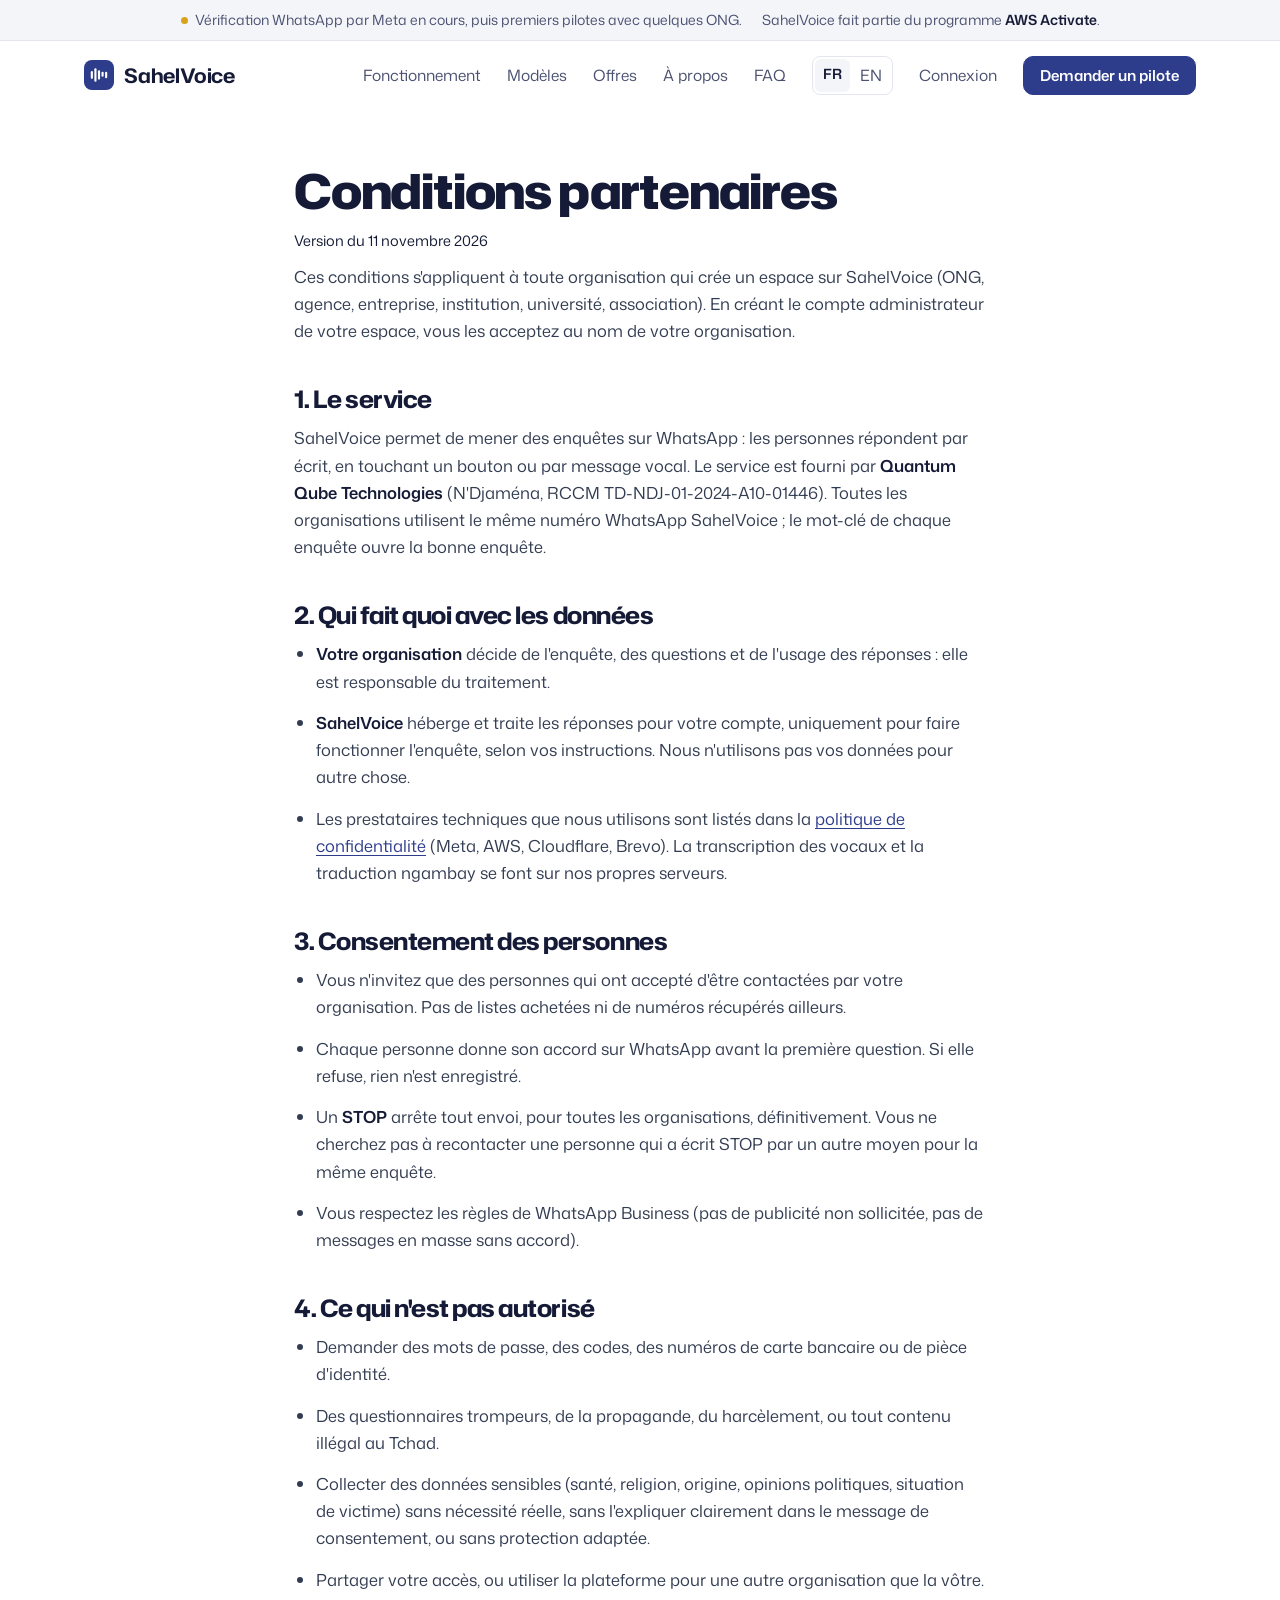
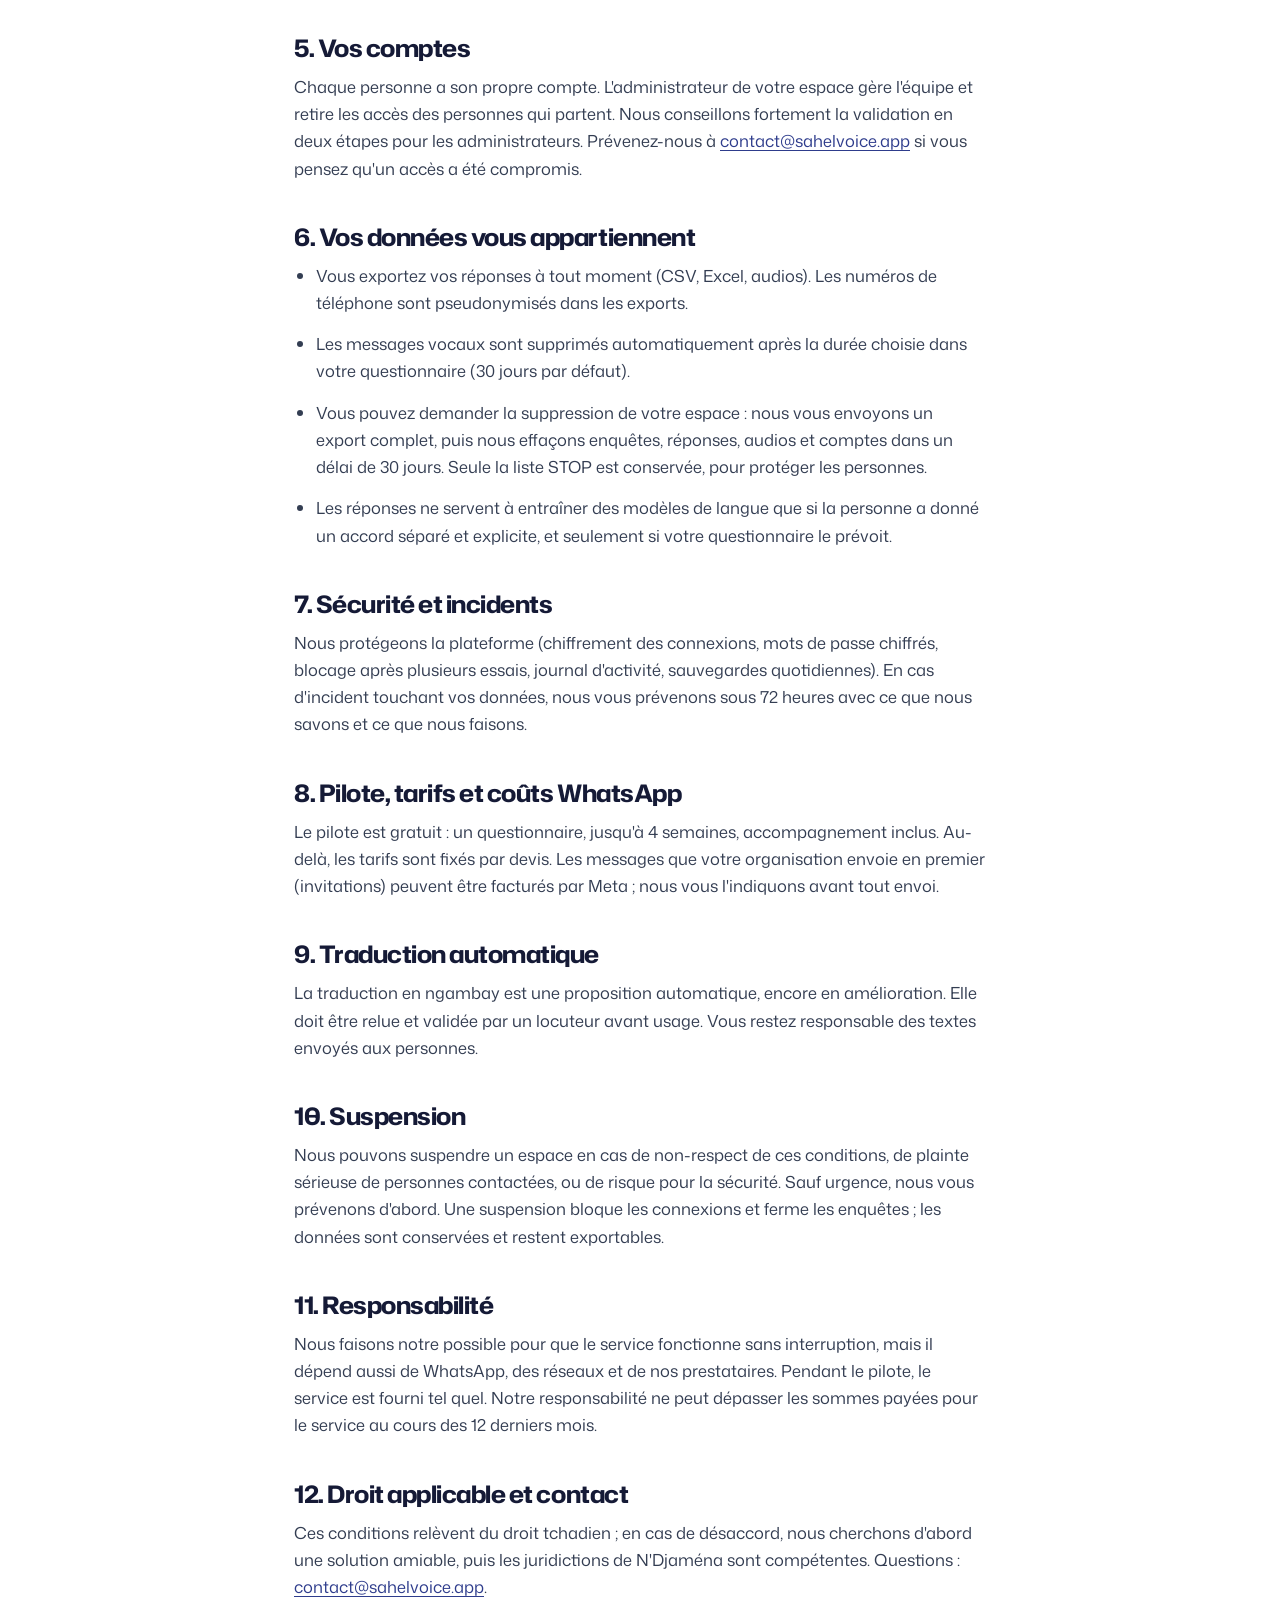
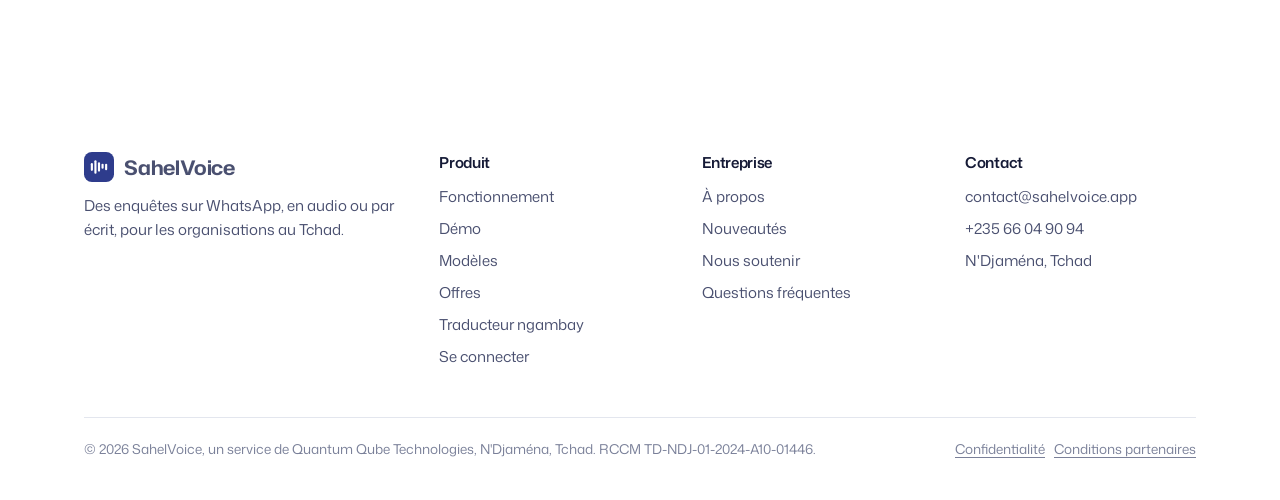
==== commit 32c3f6c9: "Redesign: light, calm site at half the length New home (FR/EN) with a listening card in the hero, sh" ====
--- a/conditions/index.html
+++ b/conditions/index.html
@@ -8,10 +8,10 @@
 <link rel="canonical" href="https://sahelvoice.app/conditions/">
 <link rel="alternate" hreflang="fr" href="https://sahelvoice.app/conditions/">
 <link rel="alternate" hreflang="en" href="https://sahelvoice.app/en/terms/">
-<meta name="theme-color" content="#081129">
+<meta name="theme-color" content="#ffffff">
 <link rel="icon" href="/assets/icon.svg" type="image/svg+xml"><link rel="icon" href="/favicon.ico" sizes="any"><link rel="apple-touch-icon" href="/assets/apple-touch-icon.png">
 <link rel="stylesheet" href="/assets/fonts.css?v=202611161200">
-<link rel="stylesheet" href="/assets/site.css?v=202611162345">
+<link rel="stylesheet" href="/assets/sv.css?v=202611271000">
 <style>
 .legal-doc{max-width:780px;margin:0 auto;padding:56px 20px 88px}
 .legal-doc h1{font:800 clamp(34px,5vw,48px)/1.05 var(--display);letter-spacing:-.025em}
@@ -26,21 +26,38 @@
 </style>
 </head>
 <body>
-<header class="top"><div class="wrap"><nav aria-label="Navigation">
-  <a class="brand" href="../"><svg width="34" height="34" viewBox="0 0 42 42" aria-hidden="true"><rect width="42" height="42" rx="11" fill="#2e3c8c"/><path d="M11 25v-8M16 29V13M21 26V16M26 22v-4M31 24v-6" stroke="#fff" stroke-width="3" stroke-linecap="round"/></svg>SahelVoice</a>
-  <div class="links"><span class="lsw" role="group"><span aria-current="true">FR</span><a href="../en/terms/" hreflang="en" lang="en">EN</a></span><a class="btn" href="../">Retour au site</a></div>
-</nav></div></header>
-<main class="legal-doc">
+<div class="note-bar"><div class="wrap">
+  <span><span class="dot" aria-hidden="true"></span>Vérification WhatsApp par Meta en cours, puis premiers pilotes avec quelques ONG.</span>
+  <span>SahelVoice fait partie du programme <b>AWS Activate</b>.</span>
+</div></div>
+<header class="top">
+  <div class="wrap">
+    <nav aria-label="Navigation principale">
+      <a class="brand" href="/"><svg width="30" height="30" viewBox="0 0 42 42" aria-hidden="true"><rect width="42" height="42" rx="11" fill="#2e3c8c"/><g stroke="#fff" stroke-width="3" stroke-linecap="round"><path d="M11 25v-8"/><path d="M16 29V13"/><path d="M21 26V16"/><path d="M26 22v-4"/><path d="M31 24v-6"/></g></svg>SahelVoice</a>
+      <div class="links">
+        <a href="/#fonctionnement">Fonctionnement</a>
+        <a href="/#modeles">Modèles</a>
+        <a href="/#offres">Offres</a>
+        <a href="/#apropos">À propos</a>
+        <a href="/#faq">FAQ</a>
+        <span class="lsw" role="group" aria-label="Langue"><span aria-current="true">FR</span><a href="/en/terms/" hreflang="en" lang="en">EN</a></span>
+        <a href="https://app.sahelvoice.app/login">Connexion</a>
+        <a class="btn" href="/pilote/">Demander un pilote</a>
+      </div>
+    </nav>
+  </div>
+</header>
+<main class="legal-doc"><div class="wrap">
 <h1>Conditions partenaires</h1>
 <p class="upd">Version du 11 novembre 2026</p>
 <p>Ces conditions s'appliquent à toute organisation qui crée un espace sur SahelVoice (ONG, agence, entreprise, institution, université, association). En créant le compte administrateur de votre espace, vous les acceptez au nom de votre organisation.</p>
 
 <h2>1. Le service</h2>
-<p>SahelVoice permet de mener des enquêtes sur WhatsApp : les personnes répondent par écrit, en touchant un bouton ou par message vocal. Le service est fourni par <b>Quantum Qube Technologies</b> (N'Djaména, RCCM TD-NDJ-01-2024-A10-01446). Toutes les organisations utilisent le même numéro WhatsApp SahelVoice ; le mot-clé de chaque enquête ouvre la bonne enquête.</p>
+<p>SahelVoice permet de mener des enquêtes sur WhatsApp : les personnes répondent par écrit, en touchant un bouton ou par message vocal. Le service est fourni par <b>Quantum Qube Technologies</b> (N'Djaména, RCCM TD-NDJ-01-2024-A10-01446). Toutes les organisations utilisent le même numéro WhatsApp SahelVoice ; le mot-clé de chaque enquête ouvre la bonne enquête.</p>
 
 <h2>2. Qui fait quoi avec les données</h2>
 <ul>
-<li><b>Votre organisation</b> décide de l'enquête, des questions et de l'usage des réponses : elle est responsable du traitement.</li>
+<li><b>Votre organisation</b> décide de l'enquête, des questions et de l'usage des réponses : elle est responsable du traitement.</li>
 <li><b>SahelVoice</b> héberge et traite les réponses pour votre compte, uniquement pour faire fonctionner l'enquête, selon vos instructions. Nous n'utilisons pas vos données pour autre chose.</li>
 <li>Les prestataires techniques que nous utilisons sont listés dans la <a href="../confidentialite/">politique de confidentialité</a> (Meta, AWS, Cloudflare, Brevo). La transcription des vocaux et la traduction ngambay se font sur nos propres serveurs.</li>
 </ul>
@@ -68,7 +85,7 @@
 <ul>
 <li>Vous exportez vos réponses à tout moment (CSV, Excel, audios). Les numéros de téléphone sont pseudonymisés dans les exports.</li>
 <li>Les messages vocaux sont supprimés automatiquement après la durée choisie dans votre questionnaire (30 jours par défaut).</li>
-<li>Vous pouvez demander la suppression de votre espace : nous vous envoyons un export complet, puis nous effaçons enquêtes, réponses, audios et comptes dans un délai de 30 jours. Seule la liste STOP est conservée, pour protéger les personnes.</li>
+<li>Vous pouvez demander la suppression de votre espace : nous vous envoyons un export complet, puis nous effaçons enquêtes, réponses, audios et comptes dans un délai de 30 jours. Seule la liste STOP est conservée, pour protéger les personnes.</li>
 <li>Les réponses ne servent à entraîner des modèles de langue que si la personne a donné un accord séparé et explicite, et seulement si votre questionnaire le prévoit.</li>
 </ul>
 
@@ -76,23 +93,53 @@
 <p>Nous protégeons la plateforme (chiffrement des connexions, mots de passe chiffrés, blocage après plusieurs essais, journal d'activité, sauvegardes quotidiennes). En cas d'incident touchant vos données, nous vous prévenons sous 72 heures avec ce que nous savons et ce que nous faisons.</p>
 
 <h2>8. Pilote, tarifs et coûts WhatsApp</h2>
-<p>Le pilote est gratuit : un questionnaire, jusqu'à 4 semaines, accompagnement inclus. Au-delà, les tarifs sont fixés par devis. Les messages que votre organisation envoie en premier (invitations) peuvent être facturés par Meta ; nous vous l'indiquons avant tout envoi.</p>
+<p>Le pilote est gratuit : un questionnaire, jusqu'à 4 semaines, accompagnement inclus. Au-delà, les tarifs sont fixés par devis. Les messages que votre organisation envoie en premier (invitations) peuvent être facturés par Meta ; nous vous l'indiquons avant tout envoi.</p>
 
 <h2>9. Traduction automatique</h2>
 <p>La traduction en ngambay est une proposition automatique, encore en amélioration. Elle doit être relue et validée par un locuteur avant usage. Vous restez responsable des textes envoyés aux personnes.</p>
 
 <h2>10. Suspension</h2>
-<p>Nous pouvons suspendre un espace en cas de non-respect de ces conditions, de plainte sérieuse de personnes contactées, ou de risque pour la sécurité. Sauf urgence, nous vous prévenons d'abord. Une suspension bloque les connexions et ferme les enquêtes ; les données sont conservées et restent exportables.</p>
+<p>Nous pouvons suspendre un espace en cas de non-respect de ces conditions, de plainte sérieuse de personnes contactées, ou de risque pour la sécurité. Sauf urgence, nous vous prévenons d'abord. Une suspension bloque les connexions et ferme les enquêtes ; les données sont conservées et restent exportables.</p>
 
 <h2>11. Responsabilité</h2>
 <p>Nous faisons notre possible pour que le service fonctionne sans interruption, mais il dépend aussi de WhatsApp, des réseaux et de nos prestataires. Pendant le pilote, le service est fourni tel quel. Notre responsabilité ne peut dépasser les sommes payées pour le service au cours des 12 derniers mois.</p>
 
 <h2>12. Droit applicable et contact</h2>
-<p>Ces conditions relèvent du droit tchadien ; en cas de désaccord, nous cherchons d'abord une solution amiable, puis les juridictions de N'Djaména sont compétentes. Questions : <a href="mailto:contact@sahelvoice.app">contact@sahelvoice.app</a>.</p>
-</main>
-<footer class="big"><div class="wrap"><div class="legal" style="margin-top:0;border-top:0;padding-top:0">
-  <span>© 2026 SahelVoice, Quantum Qube Technologies, N'Djaména, Tchad</span>
-  <span>RCCM TD-NDJ-01-2024-A10-01446 <a href="mailto:contact@sahelvoice.app">contact@sahelvoice.app</a></span>
-</div></div></footer>
+<p>Ces conditions relèvent du droit tchadien ; en cas de désaccord, nous cherchons d'abord une solution amiable, puis les juridictions de N'Djaména sont compétentes. Questions : <a href="mailto:contact@sahelvoice.app">contact@sahelvoice.app</a>.</p>
+</div></main>
+<footer>
+  <div class="wrap">
+    <div class="foot">
+      <div>
+        <a class="brand" href="/"><svg width="30" height="30" viewBox="0 0 42 42" aria-hidden="true"><rect width="42" height="42" rx="11" fill="#2e3c8c"/><g stroke="#fff" stroke-width="3" stroke-linecap="round"><path d="M11 25v-8"/><path d="M16 29V13"/><path d="M21 26V16"/><path d="M26 22v-4"/><path d="M31 24v-6"/></g></svg>SahelVoice</a>
+        <p>Des enquêtes sur WhatsApp, en audio ou par écrit, pour les organisations au Tchad.</p>
+      </div>
+      <div><h3>Produit</h3><ul>
+        <li><a href="/#fonctionnement">Fonctionnement</a></li>
+        <li><a href="/demo/">Démo</a></li>
+        <li><a href="/#modeles">Modèles</a></li>
+        <li><a href="/#offres">Offres</a></li>
+        <li><a href="/traduction/">Traducteur ngambay</a></li>
+        <li><a href="https://app.sahelvoice.app/login">Se connecter</a></li>
+      </ul></div>
+      <div><h3>Entreprise</h3><ul>
+        <li><a href="/#apropos">À propos</a></li>
+        <li><a href="/#nouveautes">Nouveautés</a></li>
+        <li><a href="/#soutenir">Nous soutenir</a></li>
+        <li><a href="/#faq">Questions fréquentes</a></li>
+      </ul></div>
+      <div><h3>Contact</h3><ul>
+        <li><a href="mailto:contact@sahelvoice.app">contact@sahelvoice.app</a></li>
+        <li><a href="https://wa.me/23566049094">+235 66 04 90 94</a></li>
+        <li>N'Djaména, Tchad</li>
+      </ul></div>
+    </div>
+    <div class="legal">
+      <span>© 2026 SahelVoice, un service de Quantum Qube Technologies, N'Djaména, Tchad. RCCM TD-NDJ-01-2024-A10-01446.</span>
+      <span><a href="/confidentialite/">Confidentialité</a> &nbsp; <a href="/conditions/">Conditions partenaires</a></span>
+    </div>
+  </div>
+</footer>
+<script src="/assets/menu.js?v=202611271000"></script>
 </body>
 </html>
--- a/assets/sv.css
+++ b/assets/sv.css
@@ -0,0 +1,476 @@
+/* SahelVoice website, 2026-11 redesign: light, calm, one moving thing (the listening card). */
+:root{
+  --white:#ffffff; --mist:#f3f5f9; --ink:#151a36; --ink-2:#4a5070; --ink-3:#7a8099;
+  --line:#e3e6ee; --line-2:#cfd4e0;
+  --indigo:#2e3c8c; --indigo-2:#24307a; --indigo-soft:#eceefa;
+  --leaf:#1d7f55; --leaf-soft:#e3f4ec; --wa:#efe7dc; --wa-out:#d9fdd3; --wa-head:#0b5c4a;
+  --display:"Hubot Sans",ui-sans-serif,system-ui,sans-serif;
+  --body:"Mona Sans",ui-sans-serif,system-ui,-apple-system,"Segoe UI",Roboto,sans-serif;
+  --mono:"JetBrains Mono",ui-monospace,SFMono-Regular,Menlo,Consolas,monospace;
+  --r:14px;
+}
+*{box-sizing:border-box}
+html{-webkit-text-size-adjust:100%;scroll-padding-top:84px}
+body{margin:0;background:var(--white);color:var(--ink);font:17px/1.6 var(--body);font-optical-sizing:auto}
+img,svg{display:block}
+a{color:var(--indigo);text-underline-offset:3px;text-decoration-thickness:1px}
+a:hover{text-decoration-thickness:2px}
+p{margin:0}
+h1,h2,h3{font-family:var(--display);font-weight:600;font-stretch:100%;margin:0;letter-spacing:-.02em;text-wrap:balance;color:var(--ink)}
+:focus-visible{outline:3px solid var(--indigo);outline-offset:3px;border-radius:6px}
+.sr{position:absolute;width:1px;height:1px;overflow:hidden;clip:rect(0 0 0 0);white-space:nowrap}
+.wrap{max-width:1160px;margin:0 auto;padding-inline:24px}
+@media (max-width:560px){.wrap{padding-inline:16px}}
+code,.mono{font-family:var(--mono);font-size:.88em}
+
+/* ---------- buttons ---------- */
+.btn{display:inline-flex;align-items:center;justify-content:center;gap:8px;font:600 16px/1 var(--body);text-decoration:none;border-radius:10px;padding:14px 20px;border:1px solid var(--indigo);background:var(--indigo);color:#fff;cursor:pointer;transition:background .15s,border-color .15s,color .15s}
+.btn:hover{background:var(--indigo-2);border-color:var(--indigo-2);text-decoration:none}
+.btn.quiet{background:transparent;color:var(--ink);border-color:var(--line-2)}
+.btn.quiet:hover{border-color:var(--ink);background:transparent}
+.btn.small{padding:10px 14px;font-size:15px}
+.btns{display:flex;gap:12px;flex-wrap:wrap}
+
+/* ---------- top line + header ---------- */
+.note-bar{background:var(--mist);border-bottom:1px solid var(--line);font-size:14px;color:var(--ink-2)}
+.note-bar .wrap{display:flex;gap:6px 20px;flex-wrap:wrap;justify-content:center;padding-block:9px;text-align:center}
+.note-bar b{color:var(--ink);font-weight:600}
+.note-bar .dot{display:inline-block;width:7px;height:7px;border-radius:50%;background:#d8a21b;margin-right:7px;vertical-align:1px}
+.top{position:sticky;top:0;z-index:20;background:rgba(255,255,255,.94);-webkit-backdrop-filter:saturate(1.4) blur(10px);backdrop-filter:saturate(1.4) blur(10px);border-bottom:1px solid transparent;transition:border-color .2s}
+.top.scrolled{border-bottom-color:var(--line)}
+.top nav{display:flex;align-items:center;gap:28px;height:68px}
+.brand{display:flex;align-items:center;gap:10px;font:650 20px/1 var(--display);color:var(--ink);text-decoration:none;letter-spacing:-.01em;margin-right:auto}
+.brand:hover{text-decoration:none}
+.links{display:flex;align-items:center;gap:26px}
+.links a{color:var(--ink-2);text-decoration:none;font-size:15.5px}
+.links a:hover{color:var(--ink)}
+.links .btn{color:#fff;padding:11px 16px;font-size:15px}
+.lsw{display:flex;gap:2px;font-size:14px;border:1px solid var(--line);border-radius:8px;padding:2px}
+.lsw > *{padding:4px 8px;border-radius:6px}
+.lsw [aria-current]{background:var(--mist);color:var(--ink);font-weight:600}
+.menubtn{display:none;appearance:none;border:1px solid var(--line-2);background:#fff;border-radius:10px;width:44px;height:44px;place-items:center;color:var(--ink);cursor:pointer}
+@media (max-width:960px){
+  .menubtn{display:grid}
+  .links{display:none;position:absolute;left:0;right:0;top:68px;background:#fff;border-bottom:1px solid var(--line);flex-direction:column;align-items:stretch;gap:0;padding:8px 24px 20px}
+  .links a{padding:13px 0;border-bottom:1px solid var(--line);font-size:17px}
+  .links .btn{margin-top:14px;border-bottom:1px solid var(--indigo)}
+  .lsw{align-self:flex-start;margin:12px 0 0}
+  nav.open .links{display:flex}
+}
+
+/* ---------- sections ---------- */
+section{padding:112px 0}
+section.mist{background:var(--mist)}
+section + section:not(.mist):not(.cta-band){border-top:1px solid var(--line)}
+section.mist + section{border-top:0}
+@media (max-width:720px){section{padding:72px 0}}
+.head{max-width:700px;margin-bottom:52px}
+.head h2{font-size:clamp(32px,4.2vw,48px);line-height:1.06}
+.head p{margin-top:18px;font-size:19px;line-height:1.55;color:var(--ink-2)}
+.label{display:block;font-size:15px;font-weight:600;color:var(--indigo);margin-bottom:14px}
+
+/* ---------- hero ---------- */
+.hero{padding:88px 0 56px;border-top:0}
+.hero-grid{display:grid;grid-template-columns:minmax(0,1.02fr) minmax(0,1fr);gap:64px;align-items:center}
+@media (max-width:980px){.hero-grid{grid-template-columns:minmax(0,1fr);gap:48px}}
+.hero h1{font-size:clamp(42px,5.6vw,70px);line-height:1.02;letter-spacing:-.03em}
+.hero .lede{margin-top:24px;font-size:20px;line-height:1.55;color:var(--ink-2);max-width:34em}
+.hero .btns{margin-top:34px}
+.hero .fine{margin-top:16px;font-size:14.5px;color:var(--ink-3)}
+@media (max-width:560px){.hero{padding-top:48px}.hero .lede{font-size:18px}.hero .btns .btn{flex:1 1 100%}}
+
+/* the listening card: question read aloud, reply heard, data written */
+.listen-card{background:#fff;border:1px solid var(--line);border-radius:22px;box-shadow:0 1px 2px rgba(21,26,54,.04),0 24px 60px -34px rgba(21,26,54,.35);overflow:hidden}
+.lc-chat{background:var(--wa);background-image:radial-gradient(rgba(0,0,0,.045) 1px,transparent 1.3px);background-size:14px 14px;padding:18px 18px 20px;display:flex;flex-direction:column;gap:10px}
+.lc-head{display:flex;align-items:center;gap:10px;font-size:13.5px;color:#5d5a52}
+.lc-head .av{width:30px;height:30px;border-radius:50%;background:#fff url(icon.svg) center/72% no-repeat;flex:none}
+.lc-head b{color:#2a2823;font-weight:600}
+.bub{background:#fff;border-radius:4px 16px 16px 16px;padding:11px 14px;max-width:88%;font-size:15.5px;line-height:1.45;box-shadow:0 1px 1px rgba(0,0,0,.07)}
+.bub.out{align-self:flex-end;background:var(--wa-out);border-radius:16px 4px 16px 16px}
+.vn{display:flex;align-items:center;gap:11px;min-width:min(300px,100%)}
+.vn-play{appearance:none;border:0;width:40px;height:40px;border-radius:50%;background:var(--wa-head);color:#fff;display:grid;place-items:center;cursor:pointer;flex:none}
+.bub.out .vn-play{background:#2f8f6e;cursor:default}
+.vn-play .i-pause,.vn.playing .i-play{display:none}
+.vn.playing .i-pause{display:block}
+.vn-wave{display:flex;align-items:center;gap:3px;height:28px;flex:1}
+.vn-wave i{display:block;width:3px;border-radius:2px;background:#bfc7c2}
+.bub.out .vn-wave i{background:#a6cfa0}
+.vn-wave i.on{background:var(--wa-head)}
+.bub.out .vn-wave i.on{background:#2f8f6e}
+.vn-t{font:500 12.5px var(--mono);color:#6b7280;min-width:32px;text-align:right}
+.vn-cap{font-size:12.5px;color:#6b6457;margin-top:6px}
+.lc-steps{padding:6px 20px 8px}
+.lc-row{display:grid;grid-template-columns:104px minmax(0,1fr);gap:14px;align-items:baseline;padding:13px 0;border-top:1px solid var(--line);font-size:15px}
+.lc-row:first-child{border-top:0}
+.lc-k{font-size:13.5px;color:var(--ink-3)}
+.lc-v{color:var(--ink);min-height:1.5em}
+.lc-v q{quotes:"« " " »"}
+.lc-v .w{opacity:.18;transition:opacity .25s}
+.lc-v .w.on{opacity:1}
+.lc-data{font-family:var(--mono);font-size:14px}
+.lc-data b{color:var(--leaf);font-weight:600}
+.lc-ok{display:inline-flex;align-items:center;gap:6px;font-size:13.5px;color:var(--leaf);background:var(--leaf-soft);border-radius:999px;padding:3px 10px;margin-left:8px;font-family:var(--body)}
+.lc-pend{opacity:0;transition:opacity .35s}
+.lc-pend.on{opacity:1}
+@media (prefers-reduced-motion:reduce){.lc-v .w,.lc-pend{opacity:1!important;transition:none}}
+
+/* facts and tools under the hero */
+.facts{display:grid;grid-template-columns:repeat(4,minmax(0,1fr));margin-top:72px;border-top:1px solid var(--line)}
+.facts > div{padding:24px 24px 0 0}
+.facts > div + div{padding-left:24px;border-left:1px solid var(--line)}
+.facts b{display:block;font:650 44px/1 var(--body);font-stretch:110%;letter-spacing:-.03em;color:var(--ink)}
+.facts span{display:block;margin-top:10px;font-size:15.5px;color:var(--ink-2);max-width:20ch}
+@media (max-width:760px){.facts{grid-template-columns:repeat(2,minmax(0,1fr))}.facts > div:nth-child(3){padding-left:0;border-left:0}.facts > div:nth-child(n+3){margin-top:28px}}
+.tools{display:flex;gap:10px 32px;flex-wrap:wrap;align-items:center;margin-top:44px;font-size:15px;color:var(--ink-3)}
+.tools strong{color:var(--ink-2);font-weight:600;margin-right:4px}
+
+/* ---------- steps (a real sequence) ---------- */
+.steps{display:grid;grid-template-columns:repeat(3,minmax(0,1fr));gap:40px;counter-reset:st}
+@media (max-width:860px){.steps{grid-template-columns:minmax(0,1fr);gap:36px}}
+.step{border-top:2px solid var(--ink);padding-top:22px}
+.step .n{font:600 15px var(--display);color:var(--indigo)}
+.step h3{font-size:24px;line-height:1.2;margin-top:10px}
+.step p{margin-top:10px;color:var(--ink-2)}
+.ticks{list-style:none;margin:16px 0 0;padding:0;display:flex;flex-direction:column;gap:8px;font-size:15.5px;color:var(--ink-2)}
+.ticks li{display:flex;gap:10px;align-items:flex-start}
+.ticks li::before{content:"";flex:none;width:16px;height:16px;margin-top:4px;border-radius:50%;background:var(--leaf-soft) url("data:image/svg+xml,%3Csvg xmlns='http://www.w3.org/2000/svg' viewBox='0 0 24 24' fill='none' stroke='%231d7f55' stroke-width='3.4' stroke-linecap='round' stroke-linejoin='round'%3E%3Cpath d='M20 6 9 17l-5-5'/%3E%3C/svg%3E") center/10px no-repeat}
+
+/* ---------- AI + team ---------- */
+.split{display:grid;grid-template-columns:minmax(0,.9fr) minmax(0,1.1fr);gap:64px;align-items:start}
+@media (max-width:980px){.split{grid-template-columns:minmax(0,1fr);gap:44px}}
+.rows{border-top:1px solid var(--line)}
+.rows > div{padding:22px 0;border-bottom:1px solid var(--line)}
+.rows h3{font-size:20px}
+.rows p{margin-top:6px;color:var(--ink-2)}
+.rows .ex{margin-top:10px;font:500 13.5px/1.5 var(--mono);color:var(--ink-2)}
+.rows .ex b{color:var(--leaf);font-weight:600}
+.shot{border:1px solid var(--line);border-radius:16px;overflow:hidden;box-shadow:0 30px 70px -44px rgba(21,26,54,.45);background:#fff}
+.shot img{width:100%;height:auto}
+.shot-cap{margin-top:12px;font-size:14px;color:var(--ink-3)}
+.feats{display:grid;grid-template-columns:repeat(3,minmax(0,1fr));gap:28px 40px;margin-top:56px}
+@media (max-width:860px){.feats{grid-template-columns:minmax(0,1fr) minmax(0,1fr)}}
+@media (max-width:560px){.feats{grid-template-columns:minmax(0,1fr)}}
+.feats h3{font-size:18px}
+.feats p{margin-top:6px;font-size:15.5px;color:var(--ink-2)}
+.aside{margin-top:40px;font-size:15px;color:var(--ink-3);max-width:70ch}
+
+/* ---------- ready templates ---------- */
+.mdl{display:grid;grid-template-columns:minmax(0,300px) minmax(0,1fr);gap:28px;align-items:start}
+@media (max-width:900px){.mdl{grid-template-columns:minmax(0,1fr)}}
+.mdl-tabs{display:flex;flex-direction:column;border-top:1px solid var(--line-2)}
+@media (max-width:900px){.mdl-tabs{flex-direction:row;overflow-x:auto;scrollbar-width:none;border-top:0;border-bottom:1px solid var(--line-2);margin-inline:-24px;padding-inline:24px}}
+@media (max-width:560px){.mdl-tabs{margin-inline:-16px;padding-inline:16px}}
+.mdl-tabs button{appearance:none;text-align:left;border:0;border-bottom:1px solid var(--line-2);background:transparent;padding:16px 4px 16px 18px;cursor:pointer;display:flex;flex-direction:column;gap:2px;font:inherit;color:var(--ink-2);position:relative;flex:none}
+.mdl-tabs button::before{content:"";position:absolute;left:0;top:14px;bottom:14px;width:3px;border-radius:2px;background:transparent}
+.mdl-tabs button span{font-size:13.5px}
+.mdl-tabs button b{font:600 17px/1.3 var(--display);color:var(--ink-2)}
+.mdl-tabs button:hover b{color:var(--ink)}
+.mdl-tabs button[aria-selected=true]::before{background:var(--indigo)}
+.mdl-tabs button[aria-selected=true] b{color:var(--ink)}
+@media (max-width:900px){.mdl-tabs button{border-bottom:0;padding:12px 16px 14px}.mdl-tabs button::before{left:16px;right:16px;top:auto;bottom:0;width:auto;height:3px}}
+.mdl-stage{background:#fff;border:1px solid var(--line);border-radius:18px;overflow:hidden}
+.mdl-pane{display:grid;grid-template-columns:minmax(0,1fr) minmax(0,1fr);min-height:380px}
+.mdl-pane[hidden]{display:none}
+@media (max-width:720px){.mdl-pane{grid-template-columns:minmax(0,1fr)}}
+.mdl-chat{background:var(--wa);background-image:radial-gradient(rgba(0,0,0,.045) 1px,transparent 1.3px);background-size:14px 14px;display:flex;flex-direction:column}
+.mdl-head{background:var(--wa-head);color:#fff;display:flex;align-items:center;gap:12px;padding:13px 18px}
+.mdl-head .av{width:34px;height:34px;border-radius:50%;background:#fff url(icon.svg) center/72% no-repeat;flex:none}
+.mdl-head b{display:block;font-size:15px}
+.mdl-head small{font-size:12.5px;opacity:.8}
+.mdl-msgs{padding:18px;display:flex;flex-direction:column;gap:10px}
+.mdl-b{background:#fff;border-radius:4px 16px 16px 16px;padding:12px 14px;max-width:92%;font-size:15.5px;line-height:1.45;box-shadow:0 1px 1px rgba(0,0,0,.07)}
+.mdl-btns{display:flex;flex-wrap:wrap;gap:6px;margin-top:10px}
+.mdl-btns span{border:1px solid #d7e6df;color:#0b7a5e;border-radius:999px;padding:4px 11px;font-size:13.5px;font-weight:600}
+.mdl-voice{display:flex;align-items:center;gap:12px;min-width:min(300px,100%)}
+.mdl-voice.off{display:none}
+.mdl-play{appearance:none;border:0;width:40px;height:40px;border-radius:50%;background:var(--wa-head);color:#fff;display:grid;place-items:center;cursor:pointer;flex:none}
+.mdl-play .i-pause,.mdl-voice.playing .i-play{display:none}
+.mdl-voice.playing .i-pause{display:block}
+.mdl-wave{display:flex;align-items:center;gap:3px;height:28px;flex:1}
+.mdl-wave i{display:block;width:3px;border-radius:2px;background:#bfc7c2}
+.mdl-wave i.on{background:var(--wa-head)}
+.mdl-t{font:500 12.5px var(--mono);color:#6b7280;min-width:32px;text-align:right}
+.mdl-info{padding:26px;display:flex;flex-direction:column;gap:14px}
+.mdl-tr{font-style:italic;color:var(--ink-2)}
+.mdl-meta{font:600 22px/1.2 var(--display)}
+.mdl-uses{list-style:none;margin:0;padding:0;display:flex;flex-direction:column;gap:8px;color:var(--ink-2)}
+.mdl-uses li{display:flex;gap:10px;align-items:flex-start}
+.mdl-uses svg{color:var(--leaf);flex:none;margin-top:5px}
+.mdl-note{margin-top:auto;font-size:14px;color:var(--ink-3);border-top:1px solid var(--line);padding-top:14px}
+
+/* ---------- comparison ---------- */
+.cmp{width:100%;border-collapse:collapse;font-size:16px}
+.cmp th,.cmp td{text-align:left;padding:16px 18px 16px 0;border-bottom:1px solid var(--line);vertical-align:top}
+.cmp thead th{font:600 15px var(--body);color:var(--ink-3);border-bottom:1px solid var(--line-2)}
+.cmp thead th:last-child{color:var(--indigo)}
+.cmp tbody th{font-weight:600;color:var(--ink);width:22%}
+.cmp td{color:var(--ink-2);width:39%}
+.cmp td:last-child{color:var(--ink)}
+@media (max-width:720px){.cmp,.cmp tbody,.cmp tr,.cmp th,.cmp td{display:block;width:auto}.cmp thead{display:none}
+  .cmp tr{padding:16px 0;border-bottom:1px solid var(--line)}.cmp th,.cmp td{border:0;padding:3px 0}
+  .cmp td::before{content:attr(data-l);display:block;font-size:13px;color:var(--ink-3)}
+  .cmp tbody th,.cmp td{width:auto}.cmp td{margin-top:6px}}
+.who{display:grid;grid-template-columns:repeat(3,minmax(0,1fr));gap:28px 40px;margin-top:64px}
+@media (max-width:860px){.who{grid-template-columns:minmax(0,1fr)}}
+.who h3{font-size:19px}
+.who p{margin-top:6px;color:var(--ink-2);font-size:15.5px}
+
+/* ---------- languages ---------- */
+.langs{border-top:1px solid var(--line)}
+.lang{display:grid;grid-template-columns:200px minmax(0,1fr) auto;gap:20px;align-items:baseline;padding:22px 0;border-bottom:1px solid var(--line)}
+@media (max-width:720px){.lang{grid-template-columns:minmax(0,1fr);gap:6px}}
+.lang h3{font-size:22px}
+.lang p{color:var(--ink-2)}
+.state{font-size:14px;font-weight:600;border-radius:999px;padding:4px 12px;white-space:nowrap;justify-self:start}
+.state.on{background:var(--leaf-soft);color:var(--leaf)}
+.state.test{background:#fdf3dc;color:#8a5b00}
+.state.soon{background:var(--mist);color:var(--ink-2)}
+.after{margin-top:28px;display:flex;gap:12px 24px;flex-wrap:wrap;align-items:center}
+
+/* ---------- trust ---------- */
+.grid2{display:grid;grid-template-columns:minmax(0,1fr) minmax(0,1fr);gap:0 56px;border-top:1px solid var(--line-2)}
+@media (max-width:760px){.grid2{grid-template-columns:minmax(0,1fr)}}
+.grid2 > div{padding:24px 0;border-bottom:1px solid var(--line-2)}
+.grid2 h3{font-size:19px}
+.grid2 p{margin-top:6px;color:var(--ink-2)}
+
+/* ---------- plans ---------- */
+.plans{display:grid;grid-template-columns:repeat(3,minmax(0,1fr));gap:20px;align-items:stretch}
+@media (max-width:900px){.plans{grid-template-columns:minmax(0,1fr)}}
+.plan{border:1px solid var(--line-2);border-radius:var(--r);padding:28px;display:flex;flex-direction:column;gap:14px;background:#fff}
+.plan.main{border:2px solid var(--indigo);padding:27px}
+.plan .tag{align-self:flex-start;font-size:13px;font-weight:600;color:var(--indigo);background:var(--indigo-soft);border-radius:999px;padding:3px 10px}
+.plan h3{font-size:22px}
+.plan .price{font:600 32px/1.1 var(--display);letter-spacing:-.02em}
+.plan .price small{display:block;font:400 15px var(--body);color:var(--ink-3);letter-spacing:0;margin-top:6px}
+.plan > p{color:var(--ink-2);font-size:15.5px}
+.plan .ticks{margin-top:4px}
+.plan .btn{margin-top:auto}
+.plans-note{margin-top:24px;font-size:15px;color:var(--ink-3)}
+
+/* ---------- API ---------- */
+.api{display:grid;grid-template-columns:minmax(0,.9fr) minmax(0,1.1fr);gap:64px;align-items:start}
+@media (max-width:960px){.api{grid-template-columns:minmax(0,1fr);gap:40px}}
+.api .ticks{font-size:16px}
+.api .ticks b{color:var(--ink);font-weight:600}
+.api-card{background:#121735;color:#dfe3f3;border-radius:16px;overflow:hidden}
+.api-tabs{display:flex;align-items:center;gap:2px;padding:8px 12px 0;border-bottom:1px solid #2a3159}
+.api-tabs [role=tab]{appearance:none;background:none;border:0;border-bottom:2px solid transparent;color:#9aa1c4;font:600 14px var(--body);padding:10px 12px;cursor:pointer;margin-bottom:-1px;white-space:nowrap}
+.api-tabs [role=tab]:hover{color:#fff}
+.api-tabs [role=tab][aria-selected=true]{color:#fff;border-bottom-color:#fff}
+.api-copy{margin-left:auto;appearance:none;background:transparent;border:1px solid #3a4270;color:#dfe3f3;border-radius:8px;padding:5px 11px;font:600 12.5px var(--body);cursor:pointer;margin-bottom:8px}
+.api-pane{padding:20px 22px;min-height:170px}
+.api-pane[hidden]{display:none}
+.api-card pre{margin:0;font:500 13.5px/1.65 var(--mono);white-space:pre;overflow-x:auto}
+.api-card .c{color:#7d86b2}.api-card .v{color:#b7c0ff}.api-card .g{color:#8fe0b8}
+.api-xl{margin:0;padding-left:20px;font-size:15px;line-height:1.7;color:#c8cde6}
+.api-xl b{color:#fff}.api-xl code{color:#8fe0b8}
+.api-out{border-top:1px solid #2a3159;padding:16px 22px 20px}
+.api-lbl{display:block;font-size:12.5px;color:#9aa1c4;margin-bottom:8px}
+@media (max-width:520px){.api-tabs{overflow-x:auto;scrollbar-width:none}.api-tabs [role=tab]{font-size:13px;padding:10px 9px}.api-card pre{font-size:12px}.api-pane,.api-out{padding-inline:16px}}
+
+/* ---------- updates ---------- */
+.ups{border-top:1px solid var(--line-2)}
+.up{display:grid;grid-template-columns:180px minmax(0,1fr);gap:8px 40px;padding:26px 0;border-bottom:1px solid var(--line-2)}
+@media (max-width:720px){.up{grid-template-columns:minmax(0,1fr)}}
+.up time{font-size:15px;color:var(--ink-3)}
+.up h3{font-size:21px}
+.up p{margin-top:6px;color:var(--ink-2);max-width:68ch}
+
+/* ---------- about ---------- */
+.about{display:grid;grid-template-columns:240px minmax(0,1fr);gap:48px;align-items:start}
+@media (max-width:760px){.about{grid-template-columns:minmax(0,1fr);gap:28px}}
+.about img{width:100%;max-width:240px;height:auto;border-radius:16px}
+.about .who-name{margin-top:14px;font-weight:600}
+.about .who-role{font-size:15px;color:var(--ink-3)}
+.about .socials{display:flex;flex-wrap:wrap;gap:6px 14px;margin-top:10px;font-size:14.5px}
+.prose p{color:var(--ink-2);max-width:66ch}
+.prose p + p{margin-top:14px}
+.prose p strong{color:var(--ink);font-weight:600}
+.paper{margin-top:36px;border:1px solid var(--line-2);border-radius:var(--r);padding:24px;background:#fff;max-width:720px}
+.paper .meta{font-size:14px;color:var(--ink-3)}
+.paper h3{font-size:20px;margin-top:6px}
+.paper .authors{margin-top:6px;color:var(--ink-2);font-size:15.5px}
+.paper .btns{margin-top:16px}
+.needs{margin-top:72px}
+.needs h3.sub{font-size:26px}
+.needs > p{margin-top:10px;color:var(--ink-2);max-width:66ch}
+.need-list{margin-top:24px;border-top:1px solid var(--line-2)}
+.need{display:grid;grid-template-columns:260px minmax(0,1fr);gap:6px 40px;padding:18px 0;border-bottom:1px solid var(--line-2)}
+@media (max-width:720px){.need{grid-template-columns:minmax(0,1fr)}}
+.need b{font-weight:600}
+.need span{color:var(--ink-2)}
+
+/* ---------- FAQ ---------- */
+.faq{border-top:1px solid var(--line-2);max-width:860px}
+.faq details{border-bottom:1px solid var(--line-2)}
+.faq summary{list-style:none;cursor:pointer;padding:22px 40px 22px 0;font:600 19px/1.35 var(--display);position:relative}
+.faq summary::-webkit-details-marker{display:none}
+.faq summary::after{content:"";position:absolute;right:6px;top:50%;width:12px;height:12px;margin-top:-8px;border-right:2px solid var(--ink-2);border-bottom:2px solid var(--ink-2);transform:rotate(45deg);transition:transform .2s}
+.faq details[open] summary::after{transform:rotate(-135deg);margin-top:-2px}
+.faq details p{padding:0 40px 22px 0;color:var(--ink-2)}
+
+/* ---------- closing band + footer ---------- */
+.cta-band{background:var(--indigo);color:#fff}
+.cta-band h2{color:#fff;font-size:clamp(32px,4.2vw,48px);line-height:1.06}
+.cta-band p{margin-top:16px;font-size:19px;color:#d6dbf5;max-width:40em}
+.cta-band .btns{margin-top:32px}
+.cta-band .btn{background:#fff;color:var(--indigo);border-color:#fff}
+.cta-band .btn:hover{background:#eceefa}
+.cta-band .btn.quiet{background:transparent;color:#fff;border-color:rgba(255,255,255,.45)}
+.cta-band .btn.quiet:hover{border-color:#fff}
+.cta-band .contact{margin-top:40px;display:flex;gap:12px 40px;flex-wrap:wrap;font-size:15.5px;color:#d6dbf5}
+.cta-band .contact a{color:#fff}
+footer{padding:64px 0 40px;font-size:15px;color:var(--ink-2)}
+.foot{display:grid;grid-template-columns:minmax(0,1.4fr) repeat(3,minmax(0,1fr));gap:32px}
+@media (max-width:860px){.foot{grid-template-columns:minmax(0,1fr) minmax(0,1fr)}}
+.foot h3{font:600 15px var(--body);color:var(--ink);margin-bottom:12px}
+.foot ul{list-style:none;margin:0;padding:0;display:flex;flex-direction:column;gap:8px}
+.foot a{color:var(--ink-2);text-decoration:none}
+.foot a:hover{color:var(--ink);text-decoration:underline}
+.foot .brand{margin-bottom:12px}
+.legal{margin-top:48px;padding-top:20px;border-top:1px solid var(--line);display:flex;justify-content:space-between;gap:10px 24px;flex-wrap:wrap;font-size:13.5px;color:var(--ink-3)}
+.legal a{color:var(--ink-3)}
+
+/* ---------- inner pages (pilot form, legal, translator) ---------- */
+.page-head{padding:72px 0 40px;border-top:0}
+.page-head h1{font-size:clamp(36px,4.6vw,56px);line-height:1.05}
+.page-head p{margin-top:16px;font-size:19px;color:var(--ink-2);max-width:40em}
+.doc{padding-top:0}
+.doc .prose{max-width:760px}
+.doc .prose h2{font-size:24px;margin:40px 0 10px}
+.doc .prose ul{color:var(--ink-2);padding-left:20px}
+
+/* ---------- translator (carried over) ---------- */
+.trx{margin-top:0;background:#fff;border:1px solid var(--line);border-radius:22px;overflow:hidden;position:relative}
+.trx-top{display:flex;justify-content:space-between;align-items:center;gap:12px;flex-wrap:wrap;padding:18px 22px;border-bottom:1px solid var(--line)}
+.trx-dir{display:flex;align-items:center;gap:12px;font:600 20px/1 var(--display);letter-spacing:-.01em}
+.trx-dir svg{color:var(--indigo)}
+.trx-badges{display:flex;gap:8px;flex-wrap:wrap;font:500 12px var(--mono)}
+.trx-badges span{border:1px solid var(--line);border-radius:999px;padding:5px 10px;color:var(--ink-2)}
+.trx-badges span.beta{border-color:transparent;background:#efeefe;color:#5a4fd6}
+.trx-panes{display:grid;grid-template-columns:minmax(0,1fr) minmax(0,1fr)}
+@media (max-width:820px){.trx-panes{grid-template-columns:minmax(0,1fr)}}
+.trx-pane{padding:20px 22px;display:flex;flex-direction:column;gap:10px;min-height:250px}
+.trx-pane + .trx-pane{border-left:1px solid var(--line);background:#fafbfe}
+@media (max-width:820px){.trx-pane + .trx-pane{border-left:0;border-top:1px solid var(--line)}}
+.trx-lbl{font:500 12px var(--mono);letter-spacing:.06em;text-transform:uppercase;color:var(--indigo);display:flex;justify-content:space-between;align-items:center;gap:8px}
+.trx textarea{flex:1;min-height:170px;width:100%;border:0;resize:vertical;font:400 18px/1.55 var(--body);color:var(--ink);background:transparent;padding:0}
+.trx textarea:focus{outline:none}
+.trx-out{flex:1;font:400 18px/1.6 var(--body);white-space:pre-wrap;color:var(--ink);min-height:170px}
+.trx-out.empty{color:#9aa3b8}
+.trx-out .shimmer{display:block;height:14px;border-radius:7px;margin:8px 0;background:linear-gradient(90deg,#eceffa 0%,#dfe3f6 40%,#eceffa 80%);background-size:200% 100%;}
+.trx-bar{display:flex;justify-content:space-between;align-items:center;gap:12px;flex-wrap:wrap;padding:14px 22px;border-top:1px solid var(--line)}
+.trx-ex{display:flex;gap:8px;flex-wrap:wrap}
+.trx-ex button{font:500 14px var(--body);border:1px solid var(--line);background:#fff;border-radius:999px;padding:7px 12px;cursor:pointer;color:var(--ink)}
+.trx-ex button:hover{border-color:var(--indigo);color:var(--indigo)}
+.trx-go{display:flex;gap:10px;align-items:center}
+.trx .btn{border-color:var(--indigo);background:var(--indigo);color:#fff}
+.trx .btn:hover{background:#1b2c5c}
+.trx .btn[disabled]{opacity:.6;cursor:wait;transform:none}
+.trx-copy{font:500 12px var(--mono);border:1px solid var(--line);background:#fff;border-radius:8px;padding:5px 9px;cursor:pointer;color:var(--ink-2)}
+.trx-copy[hidden]{display:none}
+.trx-status{font-size:14px;color:var(--ink-2);min-height:1.4em}
+.trx-status.err{color:#a3302a}
+.trx-foot{padding:0 22px 18px;font-size:13.5px;color:var(--ink-2)}
+.trx-foot a{color:var(--indigo)}
+.trx-count{font:400 12px var(--mono);color:#9aa3b8}
+.trx-tabs{display:flex;gap:4px;background:#e8ebf3;border-radius:10px;padding:3px;margin-left:auto}
+.trx-tabs button{font:600 14.5px/1 var(--body);border:0;background:transparent;color:var(--ink-2);padding:9px 14px;border-radius:8px;cursor:pointer}
+.trx-tabs button[aria-selected="true"]{background:#fff;color:var(--indigo);box-shadow:0 1px 3px rgba(13,26,58,.15)}
+@media (max-width:720px){.trx-tabs{margin-left:0;width:100%}.trx-tabs button{flex:1}}
+.trx-ex > span{font-size:14px;color:var(--ink-2)}
+.trx .btn.dark{border-color:var(--indigo);background:var(--indigo);color:#fff}
+.trx .doc-dl{border-color:var(--leaf);background:var(--leaf);color:#fff}
+.trx .doc-dl:hover{background:#17694a}
+.drop{position:relative;margin:20px 22px;border:2px dashed #cdd4e4;border-radius:16px;display:flex;flex-direction:column;align-items:center;justify-content:center;text-align:center;gap:8px;padding:30px 20px;cursor:pointer;transition:border-color .2s ease,background-color .2s ease}
+.drop:hover,.drop.over,.drop:focus-within{border-color:var(--indigo);background:#f5f6fd}
+.drop input{position:absolute;inset:0;opacity:0;cursor:pointer;width:100%}
+.drop-t{font:600 17px/1.3 var(--display);color:var(--indigo)}
+.drop-n{font-size:14.5px;color:var(--ink-2);max-width:34ch}
+.drop.has{border-style:solid;border-color:rgba(61,220,151,.7);background:#f0fbf6}
+.drop.has .drop-t{color:#0c6b47}
+.doc-side{padding:22px;display:flex;flex-direction:column;gap:14px;border-left:1px solid var(--line);background:#fafbfe}
+.trx .opt{display:flex;gap:10px;align-items:flex-start;font-size:16px;cursor:pointer;color:var(--ink)}
+.trx .opt input{margin-top:5px;width:16px;height:16px;accent-color:var(--indigo);flex:none}
+.doc-how{font-size:14.5px;color:var(--ink-2)}
+.doc-go{display:flex;gap:10px;flex-wrap:wrap}
+.doc-status{font-size:14.5px;color:var(--ink-2);min-height:1.4em}
+.doc-status.err{color:#a3302a}
+.doc-bar{height:6px;border-radius:3px;background:#e6e9f4;overflow:hidden}
+.doc-bar i{display:block;height:100%;width:0;background:var(--indigo);transition:width .4s ease}
+.trx-foot{padding-top:14px;border-top:1px solid var(--line)}
+
+/* ---------- pilot page ---------- */
+.facts.facts-3{grid-template-columns:repeat(3,minmax(0,1fr));margin-top:56px}
+@media (max-width:760px){.facts.facts-3{grid-template-columns:minmax(0,1fr)}.facts.facts-3 > div{padding-left:0!important;border-left:0!important;margin-top:20px}}
+main > section:not(.page-head) .center{max-width:700px;margin-bottom:44px}
+main > section:not(.page-head) .center h2,.pform-wrap h2,.faq-wrap h2{font-size:clamp(30px,3.8vw,42px);line-height:1.08}
+.intro{margin-top:16px;font-size:18px;color:var(--ink-2)}
+.weeks{display:grid;grid-template-columns:repeat(4,minmax(0,1fr));gap:32px}
+@media (max-width:960px){.weeks{grid-template-columns:minmax(0,1fr) minmax(0,1fr)}}
+@media (max-width:600px){.weeks{grid-template-columns:minmax(0,1fr)}}
+.weeks article{border-top:2px solid var(--ink);padding-top:18px}
+.wk{font:600 15px var(--display);color:var(--indigo)}
+.weeks h3{font-size:22px;margin-top:8px}
+.weeks p{margin-top:8px;color:var(--ink-2)}
+.weeks ul,.pform-wrap .side > ul{margin:12px 0 0;padding-left:18px;color:var(--ink-2);font-size:15.5px;display:flex;flex-direction:column;gap:6px}
+.give{display:grid;grid-template-columns:minmax(0,1fr) minmax(0,1fr);gap:20px}
+@media (max-width:820px){.give{grid-template-columns:minmax(0,1fr)}}
+.give article{border:1px solid var(--line-2);border-radius:var(--r);padding:28px}
+.give article.dk{background:var(--mist);border-color:var(--mist)}
+.give h3{font-size:22px}
+.give .sub{margin-top:4px;color:var(--ink-3)}
+.give ul{list-style:none;margin:18px 0 0;padding:0;display:flex;flex-direction:column;gap:14px}
+.give li{display:flex;gap:14px;align-items:flex-start}
+.give li i{font:600 14px var(--display);font-style:normal;color:var(--indigo);background:var(--indigo-soft);border-radius:50%;width:28px;height:28px;display:grid;place-items:center;flex:none}
+.give li b{display:block;font-weight:600}
+.give li small{display:block;font-size:15px;color:var(--ink-2)}
+.plans-note{margin-top:24px;font-size:15px;color:var(--ink-3)}
+.pform-wrap{display:grid;grid-template-columns:minmax(0,.85fr) minmax(0,1.15fr);gap:56px;align-items:start}
+@media (max-width:960px){.pform-wrap{grid-template-columns:minmax(0,1fr)}}
+.selfsteps{margin:24px 0 0;padding:0;list-style:none;counter-reset:s;border-top:1px solid var(--line)}
+.selfsteps li{counter-increment:s;display:grid;grid-template-columns:28px minmax(0,1fr);gap:4px 12px;padding:14px 0;border-bottom:1px solid var(--line)}
+.selfsteps li::before{content:counter(s);grid-row:span 2;font:600 15px var(--display);color:var(--indigo)}
+.selfsteps b{font-weight:600}
+.selfsteps span{color:var(--ink-2);font-size:15.5px}
+.selfcta{display:flex;gap:12px;flex-wrap:wrap;margin-top:24px}
+.selfcta .ghost,.send .mail{background:transparent;color:var(--ink);border-color:var(--line-2)}
+.selfcta .ghost:hover,.send .mail:hover{border-color:var(--ink);background:transparent}
+.alt-h{color:var(--ink-2);margin-bottom:18px}
+.alt-h b{color:var(--ink)}
+.pform{border:1px solid var(--line-2);border-radius:var(--r);padding:28px;background:#fff;display:flex;flex-direction:column;gap:16px}
+.pform .grid2{border-top:0;gap:16px 20px}
+.pform .grid2 > div{padding:0;border:0}
+.f{display:flex;flex-direction:column;gap:6px}
+.f label,fieldset legend{font-weight:600;font-size:15px;color:var(--ink)}
+.opt{font-weight:400;color:var(--ink-3)}
+.f input,.f select,.f textarea{font:16px/1.4 var(--body);color:var(--ink);background:#fff;border:1px solid var(--line-2);border-radius:10px;padding:11px 12px;width:100%}
+.f textarea{min-height:110px;resize:vertical}
+.f input:focus,.f select:focus,.f textarea:focus{outline:none;border-color:var(--indigo);box-shadow:0 0 0 3px var(--indigo-soft)}
+[aria-invalid=true]{border-color:#c0392b!important}
+fieldset{border:0;margin:0;padding:0}
+.checks{display:flex;flex-wrap:wrap;gap:8px 18px;margin-top:8px}
+.checks label{display:flex;gap:8px;align-items:center;font-size:15.5px}
+.consent{display:flex;gap:10px;align-items:flex-start;font-size:15px;color:var(--ink-2)}
+.consent input{margin-top:4px}
+.send{display:flex;gap:12px;flex-wrap:wrap}
+.err{color:#a3302a;font-size:15px;min-height:1px}
+.help{font-size:14px;color:var(--ink-3)}
+.faq-wrap{display:grid;grid-template-columns:minmax(0,.7fr) minmax(0,1.3fr);gap:48px;align-items:start}
+@media (max-width:860px){.faq-wrap{grid-template-columns:minmax(0,1fr)}}
+
+/* ---------- legal pages ---------- */
+.legal-doc{padding:64px 0 96px}
+.legal-doc .wrap{max-width:820px}
+.legal-doc h1{font-size:clamp(34px,4.4vw,48px);line-height:1.08}
+.legal-doc .upd{margin-top:10px;color:var(--ink-3);font-size:15px}
+.legal-doc h2{font-size:24px;margin:44px 0 12px}
+.legal-doc p,.legal-doc li{color:var(--ink-2)}
+.legal-doc p + p{margin-top:12px}
+.legal-doc ul{padding-left:20px;display:flex;flex-direction:column;gap:8px}
+.legal-doc b{color:var(--ink);font-weight:600}
+.legal-doc table{width:100%;border-collapse:collapse;margin:16px 0;font-size:15.5px}
+.legal-doc th,.legal-doc td{text-align:left;padding:10px 12px 10px 0;border-bottom:1px solid var(--line);vertical-align:top}
+section.doc{border-top:0!important}
+.trx-lbl{font:600 14px var(--body)!important;letter-spacing:0!important;text-transform:none!important;color:var(--ink-2)!important}
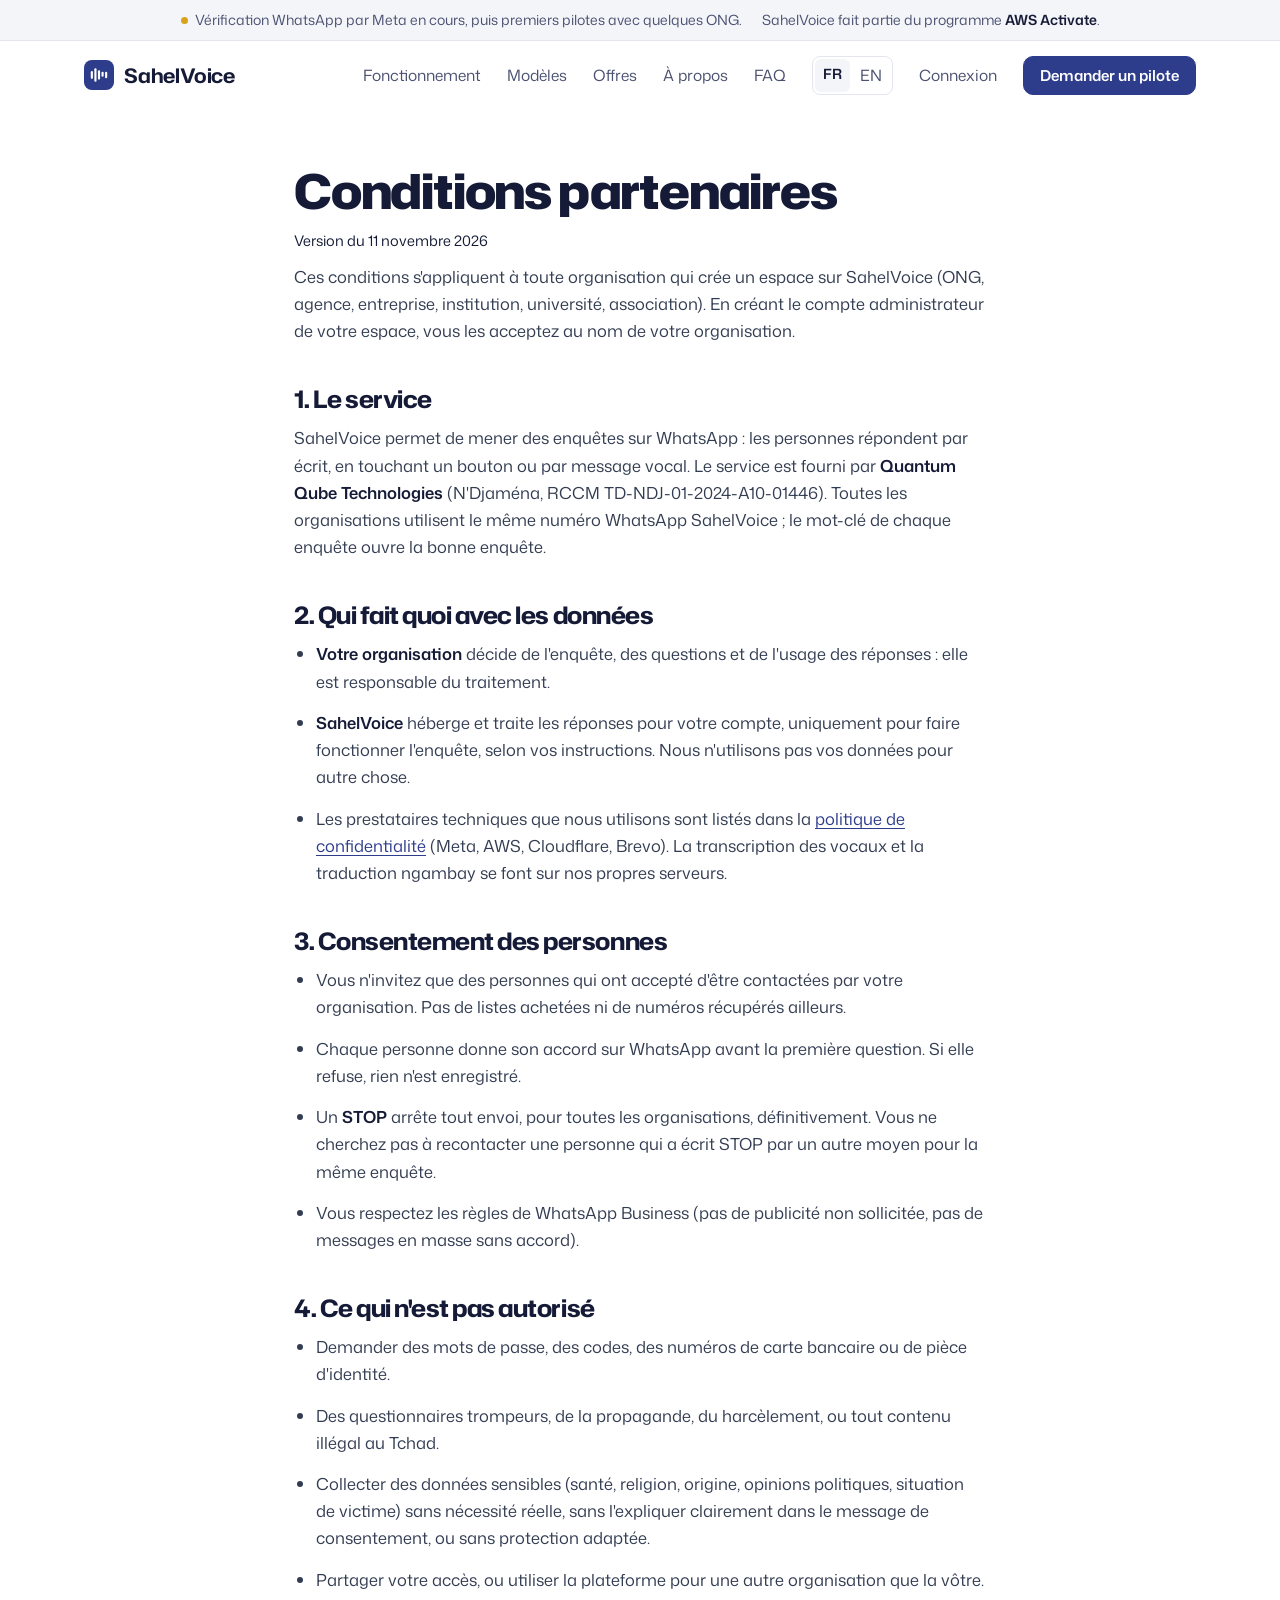
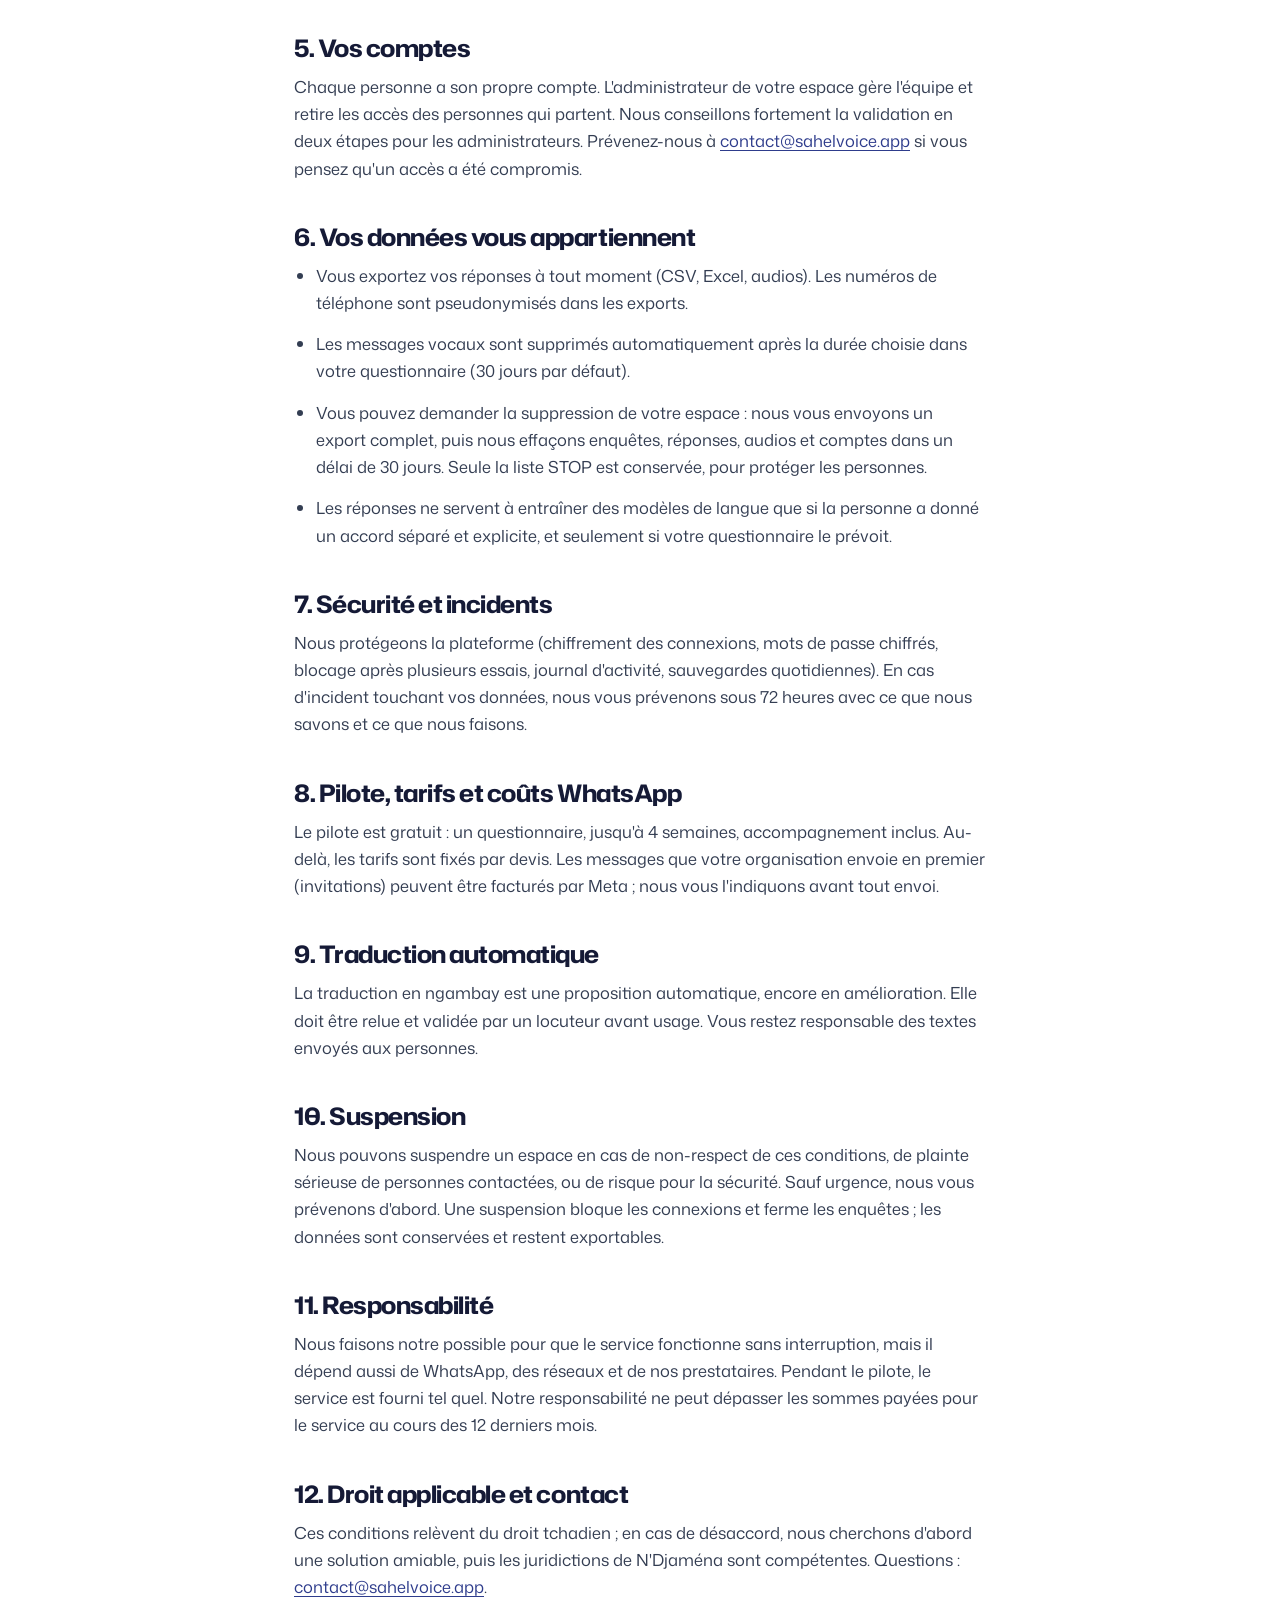
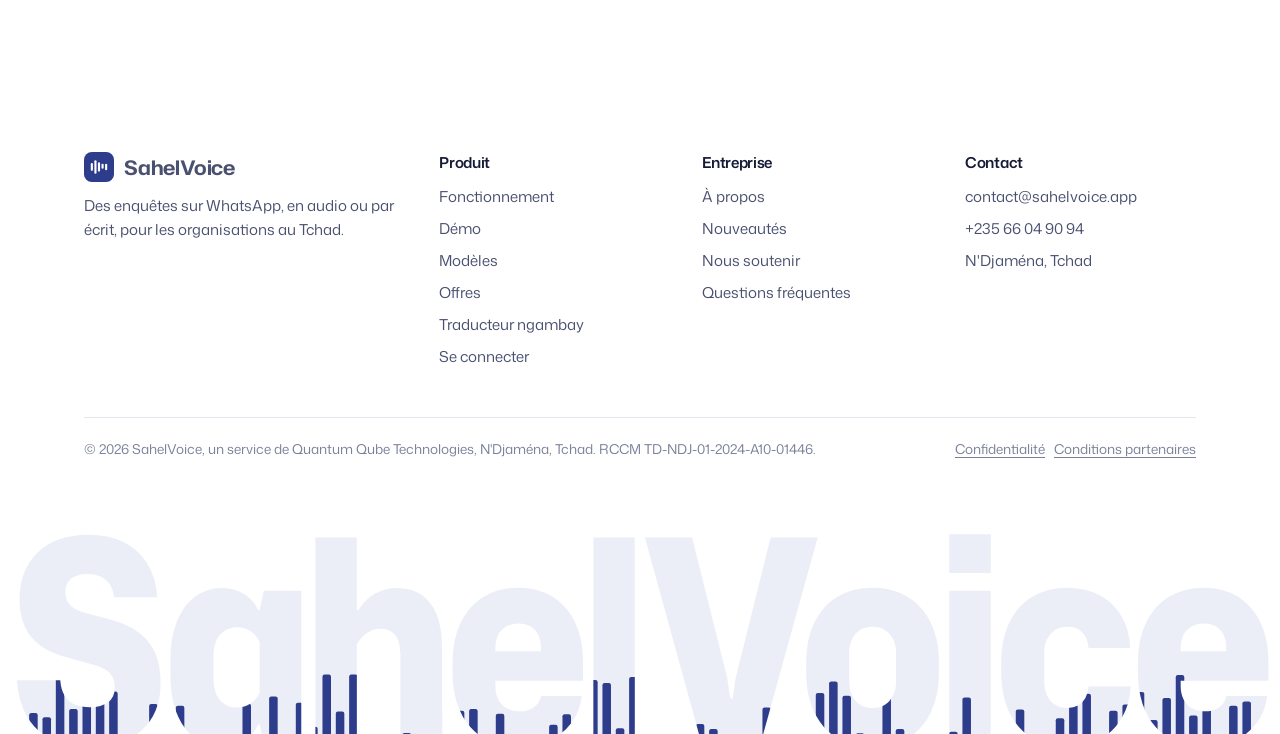
==== commit 3989310c: "Motion: giant equalizer wordmark in the footer, rising titles, drawn steps, typed examples, wave ban" ====
--- a/conditions/index.html
+++ b/conditions/index.html
@@ -11,7 +11,7 @@
 <meta name="theme-color" content="#ffffff">
 <link rel="icon" href="/assets/icon.svg" type="image/svg+xml"><link rel="icon" href="/favicon.ico" sizes="any"><link rel="apple-touch-icon" href="/assets/apple-touch-icon.png">
 <link rel="stylesheet" href="/assets/fonts.css?v=202611161200">
-<link rel="stylesheet" href="/assets/sv.css?v=202611271000">
+<link rel="stylesheet" href="/assets/sv.css?v=202611271100">
 <style>
 .legal-doc{max-width:780px;margin:0 auto;padding:56px 20px 88px}
 .legal-doc h1{font:800 clamp(34px,5vw,48px)/1.05 var(--display);letter-spacing:-.025em}
@@ -24,6 +24,7 @@
 .legal-doc .box{background:#fff;border:1px solid var(--rule);border-radius:14px;padding:18px 20px;margin-top:14px}
 .legal-doc a{color:var(--indigo)}
 </style>
+<script>document.documentElement.classList.add('js')</script>
 </head>
 <body>
 <div class="note-bar"><div class="wrap">
@@ -139,7 +140,14 @@
       <span><a href="/confidentialite/">Confidentialité</a> &nbsp; <a href="/conditions/">Conditions partenaires</a></span>
     </div>
   </div>
+  <div class="giant" aria-hidden="true">
+    <svg viewBox="0 0 1200 236" preserveAspectRatio="xMidYMin meet">
+      <defs><clipPath id="sv-word"><text x="600" y="214" text-anchor="middle" textLength="1180" lengthAdjust="spacingAndGlyphs">SahelVoice</text></clipPath></defs>
+      <g clip-path="url(#sv-word)"><rect class="giant-bg" width="1200" height="236"/><g class="giant-bars"></g></g>
+    </svg>
+  </div>
 </footer>
-<script src="/assets/menu.js?v=202611271000"></script>
+<script src="/assets/sv.js?v=202611271100"></script>
+<script src="/assets/menu.js?v=202611271100"></script>
 </body>
 </html>
--- a/assets/sv.css
+++ b/assets/sv.css
@@ -42,14 +42,14 @@
 .brand{display:flex;align-items:center;gap:10px;font:650 20px/1 var(--display);color:var(--ink);text-decoration:none;letter-spacing:-.01em;margin-right:auto}
 .brand:hover{text-decoration:none}
 .links{display:flex;align-items:center;gap:26px}
-.links a{color:var(--ink-2);text-decoration:none;font-size:15.5px}
+.links a{color:var(--ink-2);text-decoration:none;font-size:15.5px;white-space:nowrap}
 .links a:hover{color:var(--ink)}
 .links .btn{color:#fff;padding:11px 16px;font-size:15px}
 .lsw{display:flex;gap:2px;font-size:14px;border:1px solid var(--line);border-radius:8px;padding:2px}
 .lsw > *{padding:4px 8px;border-radius:6px}
 .lsw [aria-current]{background:var(--mist);color:var(--ink);font-weight:600}
 .menubtn{display:none;appearance:none;border:1px solid var(--line-2);background:#fff;border-radius:10px;width:44px;height:44px;place-items:center;color:var(--ink);cursor:pointer}
-@media (max-width:960px){
+@media (max-width:1100px){
   .menubtn{display:grid}
   .links{display:none;position:absolute;left:0;right:0;top:68px;background:#fff;border-bottom:1px solid var(--line);flex-direction:column;align-items:stretch;gap:0;padding:8px 24px 20px}
   .links a{padding:13px 0;border-bottom:1px solid var(--line);font-size:17px}
@@ -474,3 +474,49 @@
 .legal-doc th,.legal-doc td{text-align:left;padding:10px 12px 10px 0;border-bottom:1px solid var(--line);vertical-align:top}
 section.doc{border-top:0!important}
 .trx-lbl{font:600 14px var(--body)!important;letter-spacing:0!important;text-transform:none!important;color:var(--ink-2)!important}
+
+/* ---------- motion (2026-11-27) ---------- */
+/* footer: the giant word, filled with an equalizer */
+footer{padding-bottom:0;overflow:hidden}
+.giant{margin-top:56px;width:100%;height:clamp(64px,17vw,250px);overflow:hidden;pointer-events:auto}
+.giant svg{width:100%;height:auto;display:block}
+.giant text{font-family:var(--display);font-weight:800;font-stretch:105%;font-size:266px;letter-spacing:-.02em}
+.giant-bg{fill:#eceef7}
+.giant-bars rect{fill:var(--indigo)}
+.giant-bars rect.hot{fill:#3d4cb0}
+
+/* titles rise out of a hidden line, word by word */
+.rise .wd{display:inline-block;overflow:hidden;vertical-align:bottom;padding-bottom:.08em;margin-bottom:-.08em}
+.rise .wd > span{display:inline-block;transform:translateY(105%);transition:transform .8s cubic-bezier(.2,.75,.15,1)}
+.rise.in .wd > span{transform:none}
+
+/* the three steps: the rule above each one draws itself */
+.js .step{border-top-color:transparent;position:relative}
+.js .step::before{content:"";position:absolute;left:0;right:0;top:-2px;height:2px;background:var(--ink);transform:scaleX(0);transform-origin:left;transition:transform .9s cubic-bezier(.3,.7,.2,1)}
+.js .steps.in .step::before{transform:scaleX(1)}
+.js .steps.in .step:nth-child(2)::before{transition-delay:.35s}
+.js .steps.in .step:nth-child(3)::before{transition-delay:.7s}
+.js .step .n{opacity:0;transition:opacity .4s}
+.js .steps.in .step .n{opacity:1}
+.js .steps.in .step:nth-child(2) .n{transition-delay:.35s}
+.js .steps.in .step:nth-child(3) .n{transition-delay:.7s}
+
+/* AI examples type themselves */
+.rows .ex .caret{display:inline-block;width:2px;height:1.05em;background:var(--leaf);vertical-align:-2px;margin-left:2px;animation:blink .9s steps(1) infinite}
+@keyframes blink{50%{opacity:0}}
+
+/* note bar: the "in progress" dot breathes */
+.note-bar .dot{animation:breathe 2.4s ease-in-out infinite}
+@keyframes breathe{0%,100%{box-shadow:0 0 0 0 rgba(216,162,27,.45)}50%{box-shadow:0 0 0 5px rgba(216,162,27,0)}}
+
+/* closing band: a slow sound wave */
+.cta-band{position:relative;overflow:hidden;isolation:isolate}
+.cta-wave{position:absolute;left:0;right:0;bottom:0;width:100%;height:160px;z-index:-1}
+.cta-wave path{fill:none;stroke:#fff;stroke-width:1.5}
+.cta-wave path:nth-child(1){opacity:.22}.cta-wave path:nth-child(2){opacity:.12}.cta-wave path:nth-child(3){opacity:.07}
+
+@media (prefers-reduced-motion:reduce){
+  .rise .wd > span{transform:none!important;transition:none}
+  .js .step::before{transform:scaleX(1);transition:none}.js .step .n{opacity:1}
+  .note-bar .dot{animation:none}.rows .ex .caret{display:none}
+}
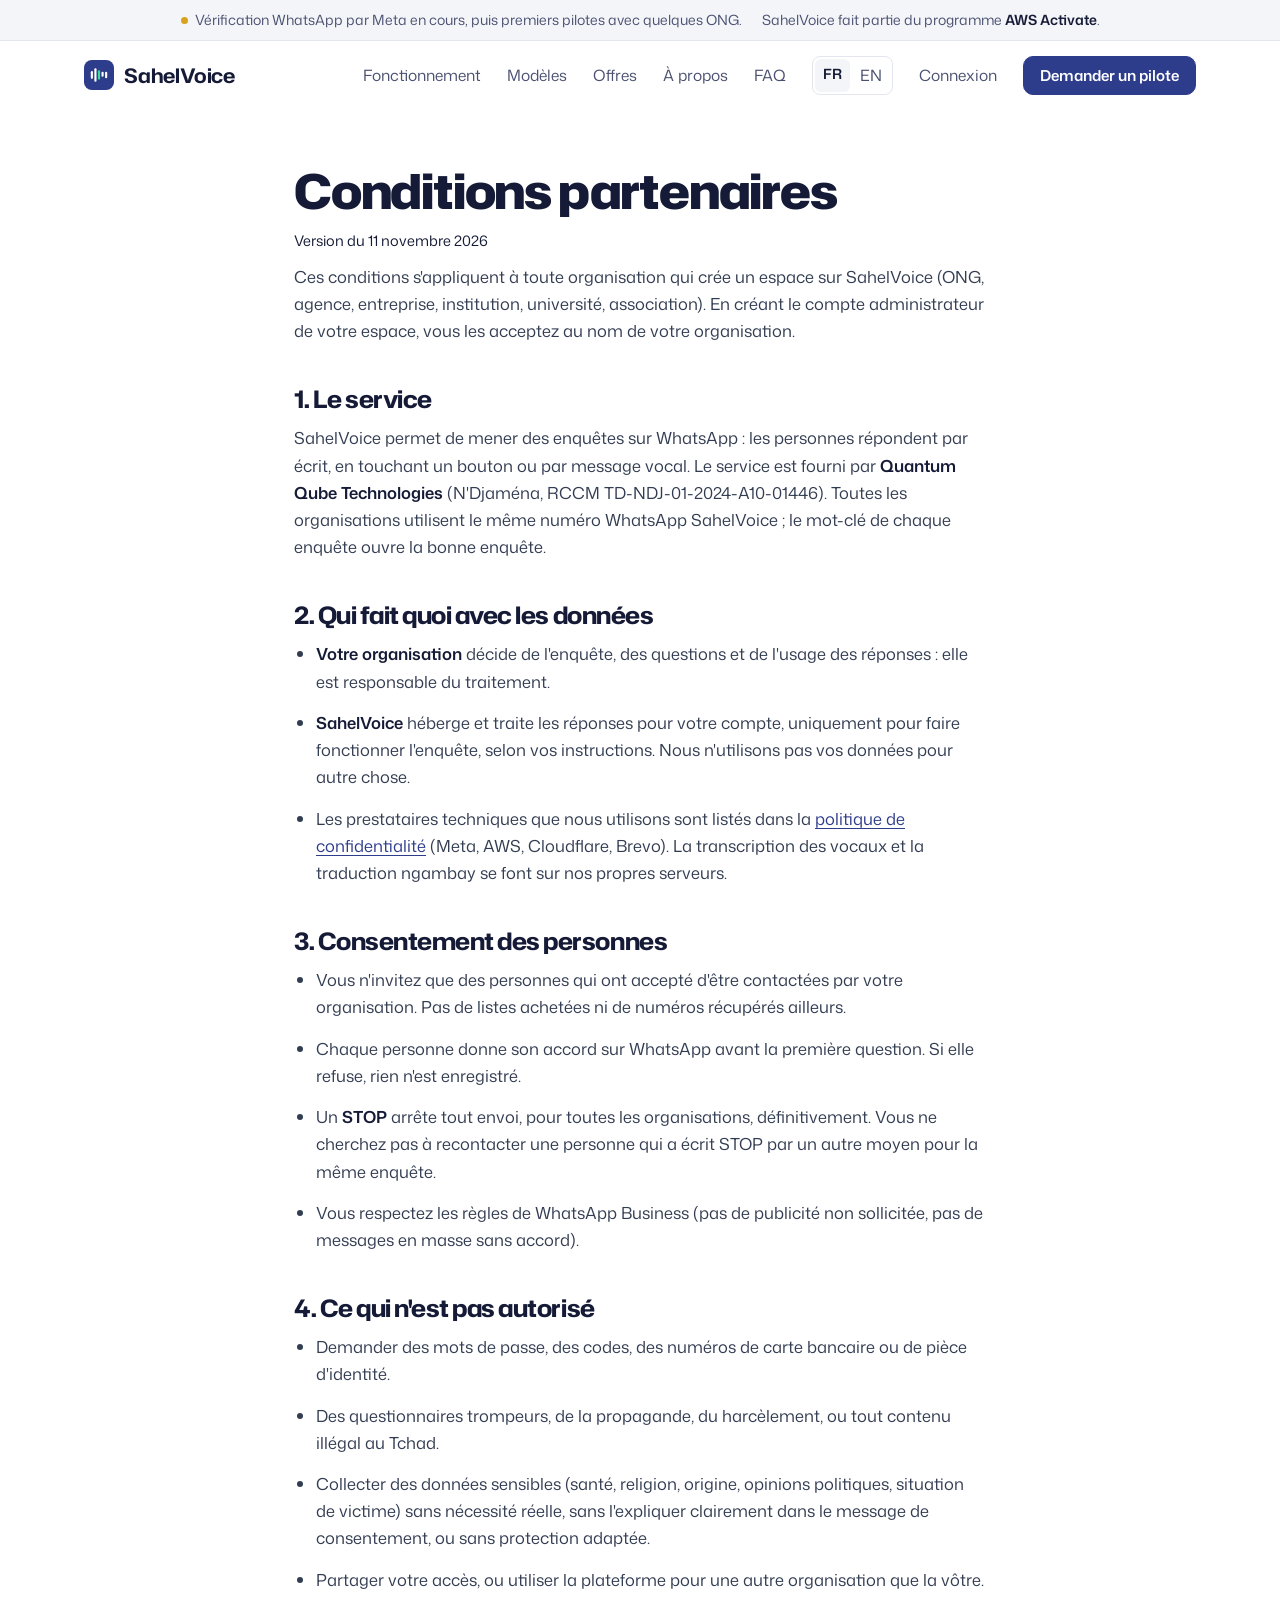
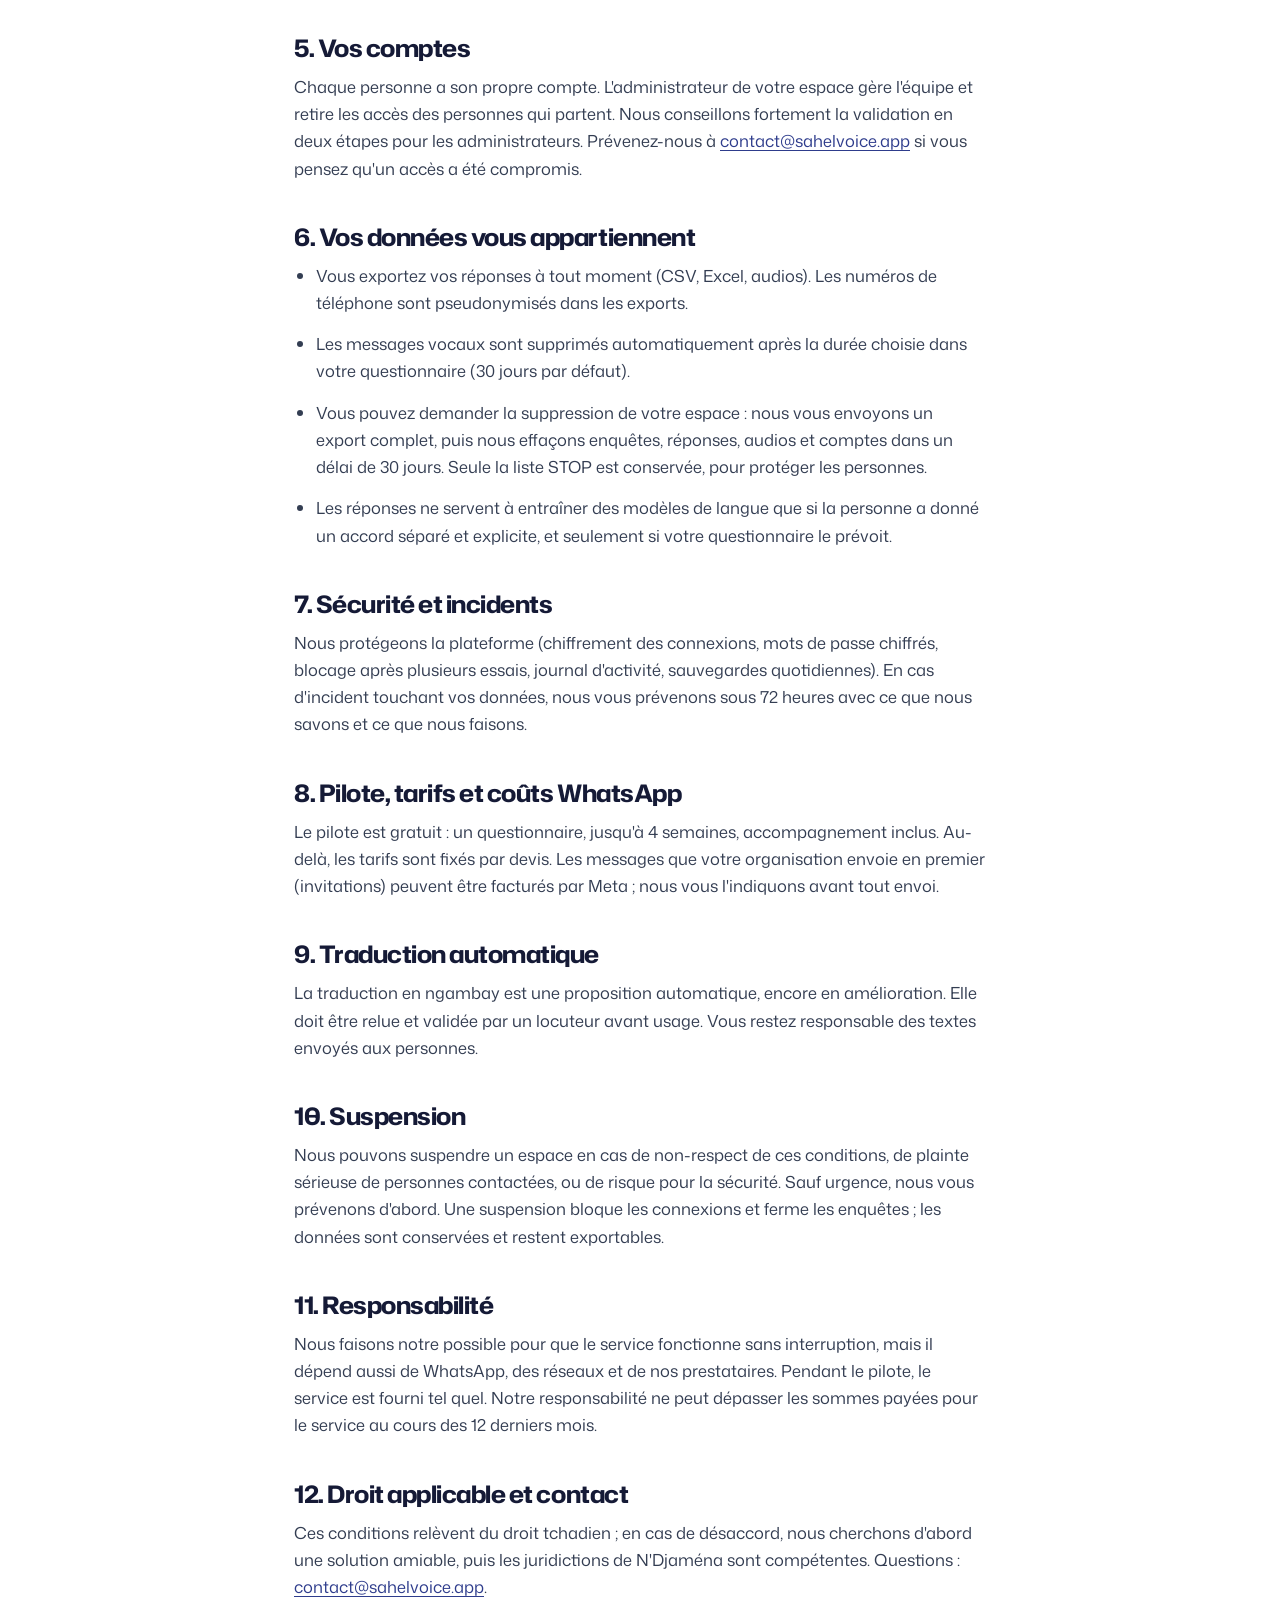
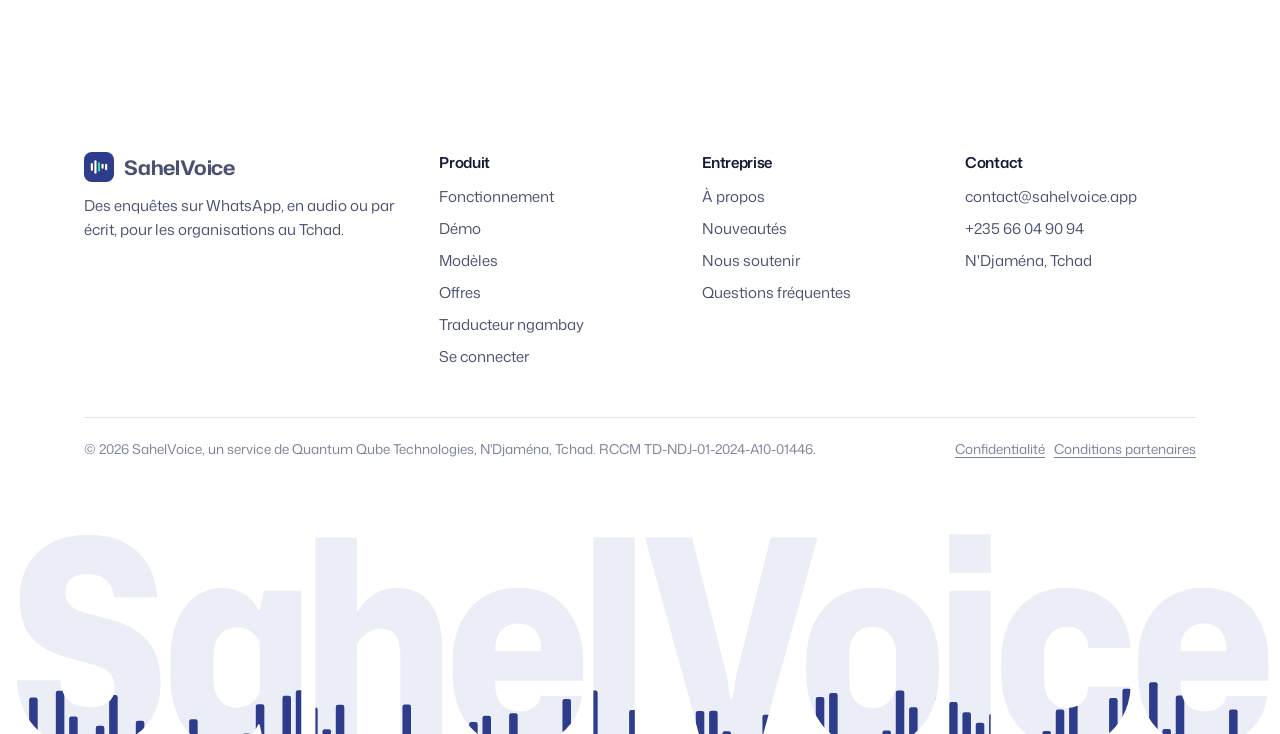
==== commit 03ec5ed1: "Logo: green middle bar as in the official icon; background motion in the hero and languages Co-Autho" ====
--- a/conditions/index.html
+++ b/conditions/index.html
@@ -11,7 +11,7 @@
 <meta name="theme-color" content="#ffffff">
 <link rel="icon" href="/assets/icon.svg" type="image/svg+xml"><link rel="icon" href="/favicon.ico" sizes="any"><link rel="apple-touch-icon" href="/assets/apple-touch-icon.png">
 <link rel="stylesheet" href="/assets/fonts.css?v=202611161200">
-<link rel="stylesheet" href="/assets/sv.css?v=202611271100">
+<link rel="stylesheet" href="/assets/sv.css?v=202611271145">
 <style>
 .legal-doc{max-width:780px;margin:0 auto;padding:56px 20px 88px}
 .legal-doc h1{font:800 clamp(34px,5vw,48px)/1.05 var(--display);letter-spacing:-.025em}
@@ -34,7 +34,7 @@
 <header class="top">
   <div class="wrap">
     <nav aria-label="Navigation principale">
-      <a class="brand" href="/"><svg width="30" height="30" viewBox="0 0 42 42" aria-hidden="true"><rect width="42" height="42" rx="11" fill="#2e3c8c"/><g stroke="#fff" stroke-width="3" stroke-linecap="round"><path d="M11 25v-8"/><path d="M16 29V13"/><path d="M21 26V16"/><path d="M26 22v-4"/><path d="M31 24v-6"/></g></svg>SahelVoice</a>
+      <a class="brand" href="/"><svg width="30" height="30" viewBox="0 0 42 42" aria-hidden="true"><rect width="42" height="42" rx="11" fill="#2e3c8c"/><g stroke="#fff" stroke-width="3" stroke-linecap="round"><path d="M11 25v-8"/><path d="M16 29V13"/><path d="M21 26V16" stroke="#3ddc97"/><path d="M26 22v-4"/><path d="M31 24v-6"/></g></svg>SahelVoice</a>
       <div class="links">
         <a href="/#fonctionnement">Fonctionnement</a>
         <a href="/#modeles">Modèles</a>
@@ -112,7 +112,7 @@
   <div class="wrap">
     <div class="foot">
       <div>
-        <a class="brand" href="/"><svg width="30" height="30" viewBox="0 0 42 42" aria-hidden="true"><rect width="42" height="42" rx="11" fill="#2e3c8c"/><g stroke="#fff" stroke-width="3" stroke-linecap="round"><path d="M11 25v-8"/><path d="M16 29V13"/><path d="M21 26V16"/><path d="M26 22v-4"/><path d="M31 24v-6"/></g></svg>SahelVoice</a>
+        <a class="brand" href="/"><svg width="30" height="30" viewBox="0 0 42 42" aria-hidden="true"><rect width="42" height="42" rx="11" fill="#2e3c8c"/><g stroke="#fff" stroke-width="3" stroke-linecap="round"><path d="M11 25v-8"/><path d="M16 29V13"/><path d="M21 26V16" stroke="#3ddc97"/><path d="M26 22v-4"/><path d="M31 24v-6"/></g></svg>SahelVoice</a>
         <p>Des enquêtes sur WhatsApp, en audio ou par écrit, pour les organisations au Tchad.</p>
       </div>
       <div><h3>Produit</h3><ul>
@@ -147,7 +147,7 @@
     </svg>
   </div>
 </footer>
-<script src="/assets/sv.js?v=202611271100"></script>
-<script src="/assets/menu.js?v=202611271100"></script>
+<script src="/assets/sv.js?v=202611271145"></script>
+<script src="/assets/menu.js?v=202611271145"></script>
 </body>
 </html>
--- a/assets/sv.css
+++ b/assets/sv.css
@@ -520,3 +520,25 @@
   .js .step::before{transform:scaleX(1);transition:none}.js .step .n{opacity:1}
   .note-bar .dot{animation:none}.rows .ex .caret{display:none}
 }
+
+/* hero: sound rings spreading from behind the listening card */
+.lc-wrap{position:relative;isolation:isolate}
+.lc-wrap .ring{position:absolute;left:50%;top:44%;width:520px;height:520px;margin:-260px 0 0 -260px;border-radius:50%;border:1px solid rgba(46,60,140,.22);z-index:-1;pointer-events:none;opacity:0;animation:ring 7.5s cubic-bezier(.2,.6,.3,1) infinite}
+.lc-wrap .ring:nth-child(2){animation-delay:2.5s}
+.lc-wrap .ring:nth-child(3){animation-delay:5s}
+@keyframes ring{0%{transform:scale(.55);opacity:0}15%{opacity:1}100%{transform:scale(1.65);opacity:0}}
+.hero{overflow:hidden}
+@media (max-width:980px){.lc-wrap .ring{width:380px;height:380px;margin:-190px 0 0 -190px}}
+
+/* languages: faint bars swaying along the bottom of the section */
+.sway-sec{position:relative;overflow:hidden;isolation:isolate}
+.sway{position:absolute;left:0;right:0;bottom:0;height:120px;display:flex;align-items:flex-end;justify-content:space-between;gap:6px;padding:0 6px;z-index:-1;pointer-events:none}
+.sway i{flex:1;max-width:14px;height:calc(var(--h) * 100%);border-radius:7px 7px 0 0;background:#e1e5f1;transform-origin:bottom;animation:sway 3.2s ease-in-out var(--d) infinite alternate}
+.sway i:nth-child(9n+5){background:#cfeee0}
+@keyframes sway{from{transform:scaleY(.35)}to{transform:scaleY(1)}}
+
+/* footer word: the bar under the pointer turns green, like the logo */
+.giant-bars rect.hot{fill:#3ddc97}
+
+@media (prefers-reduced-motion:reduce){.lc-wrap .ring{display:none}.sway i{animation:none;transform:scaleY(.6)}}
+.sway-sec{padding-bottom:180px}@media (max-width:720px){.sway-sec{padding-bottom:140px}.sway{height:90px}}
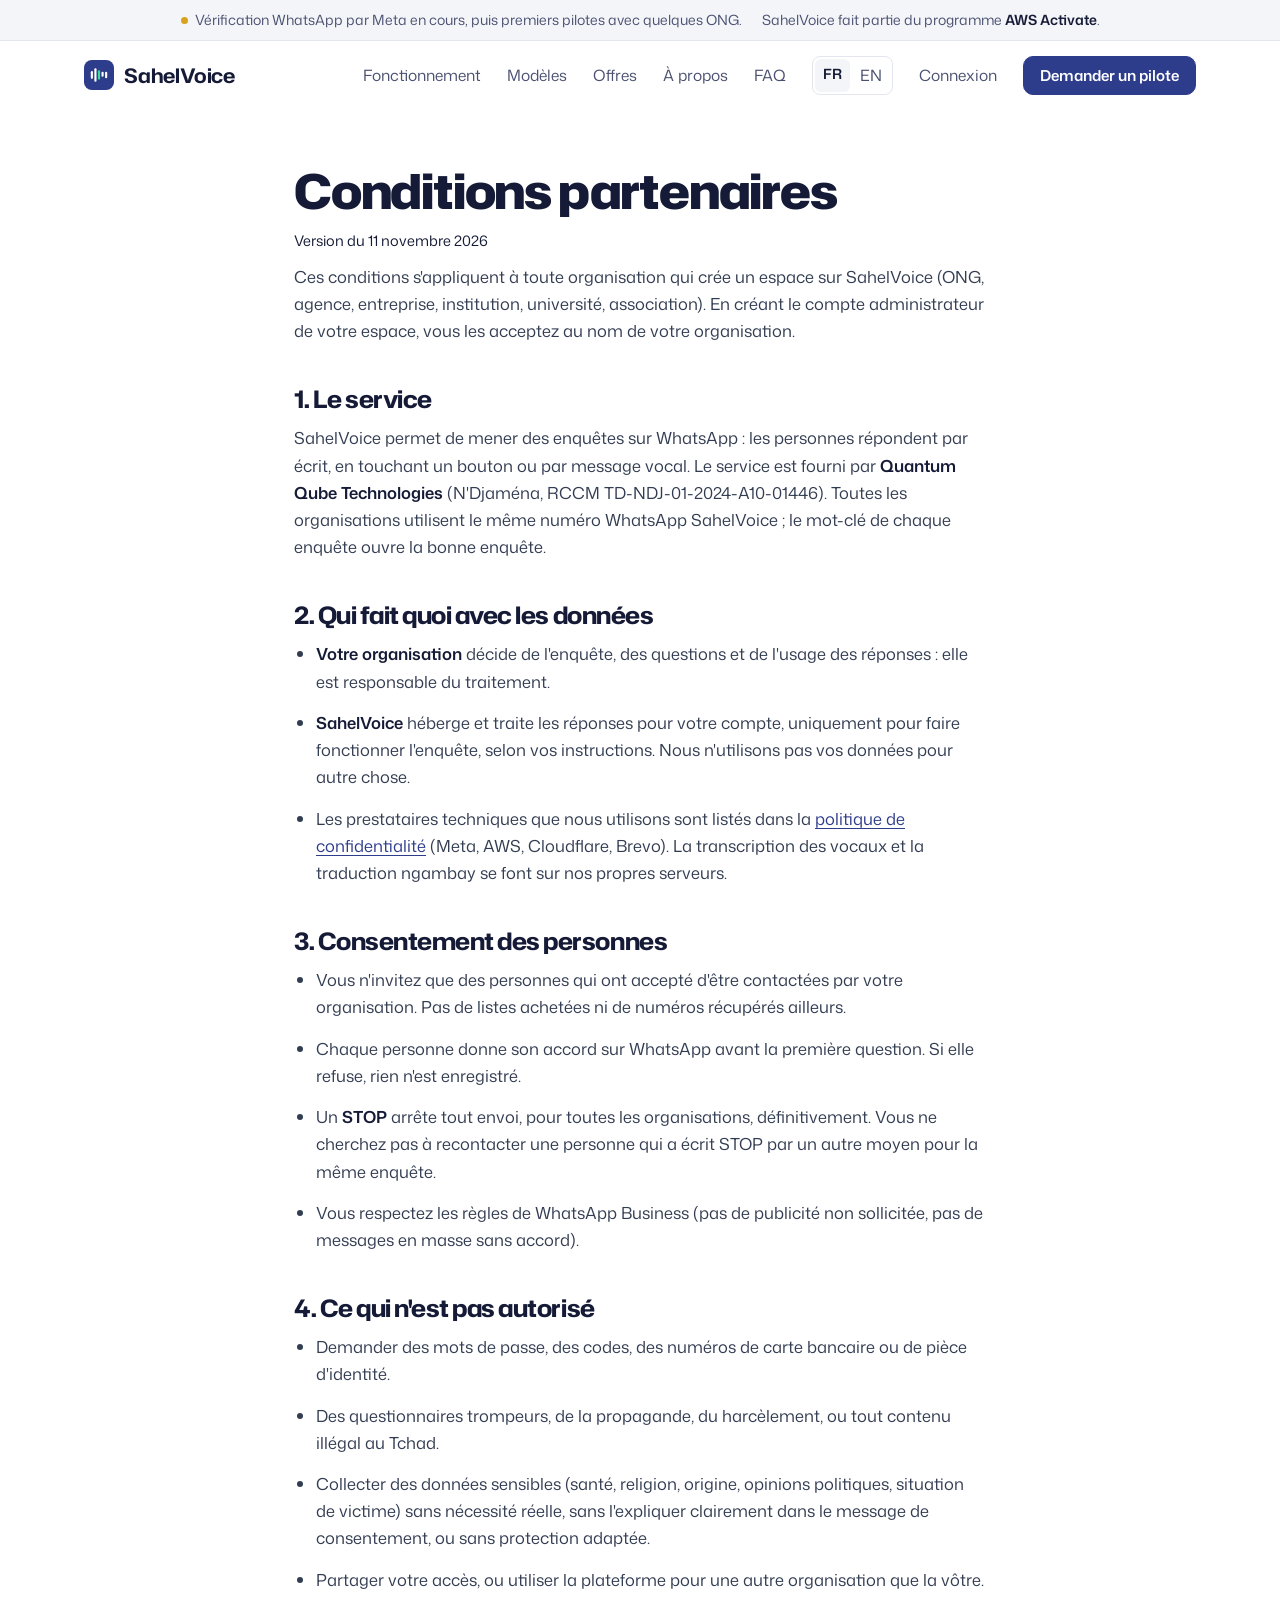
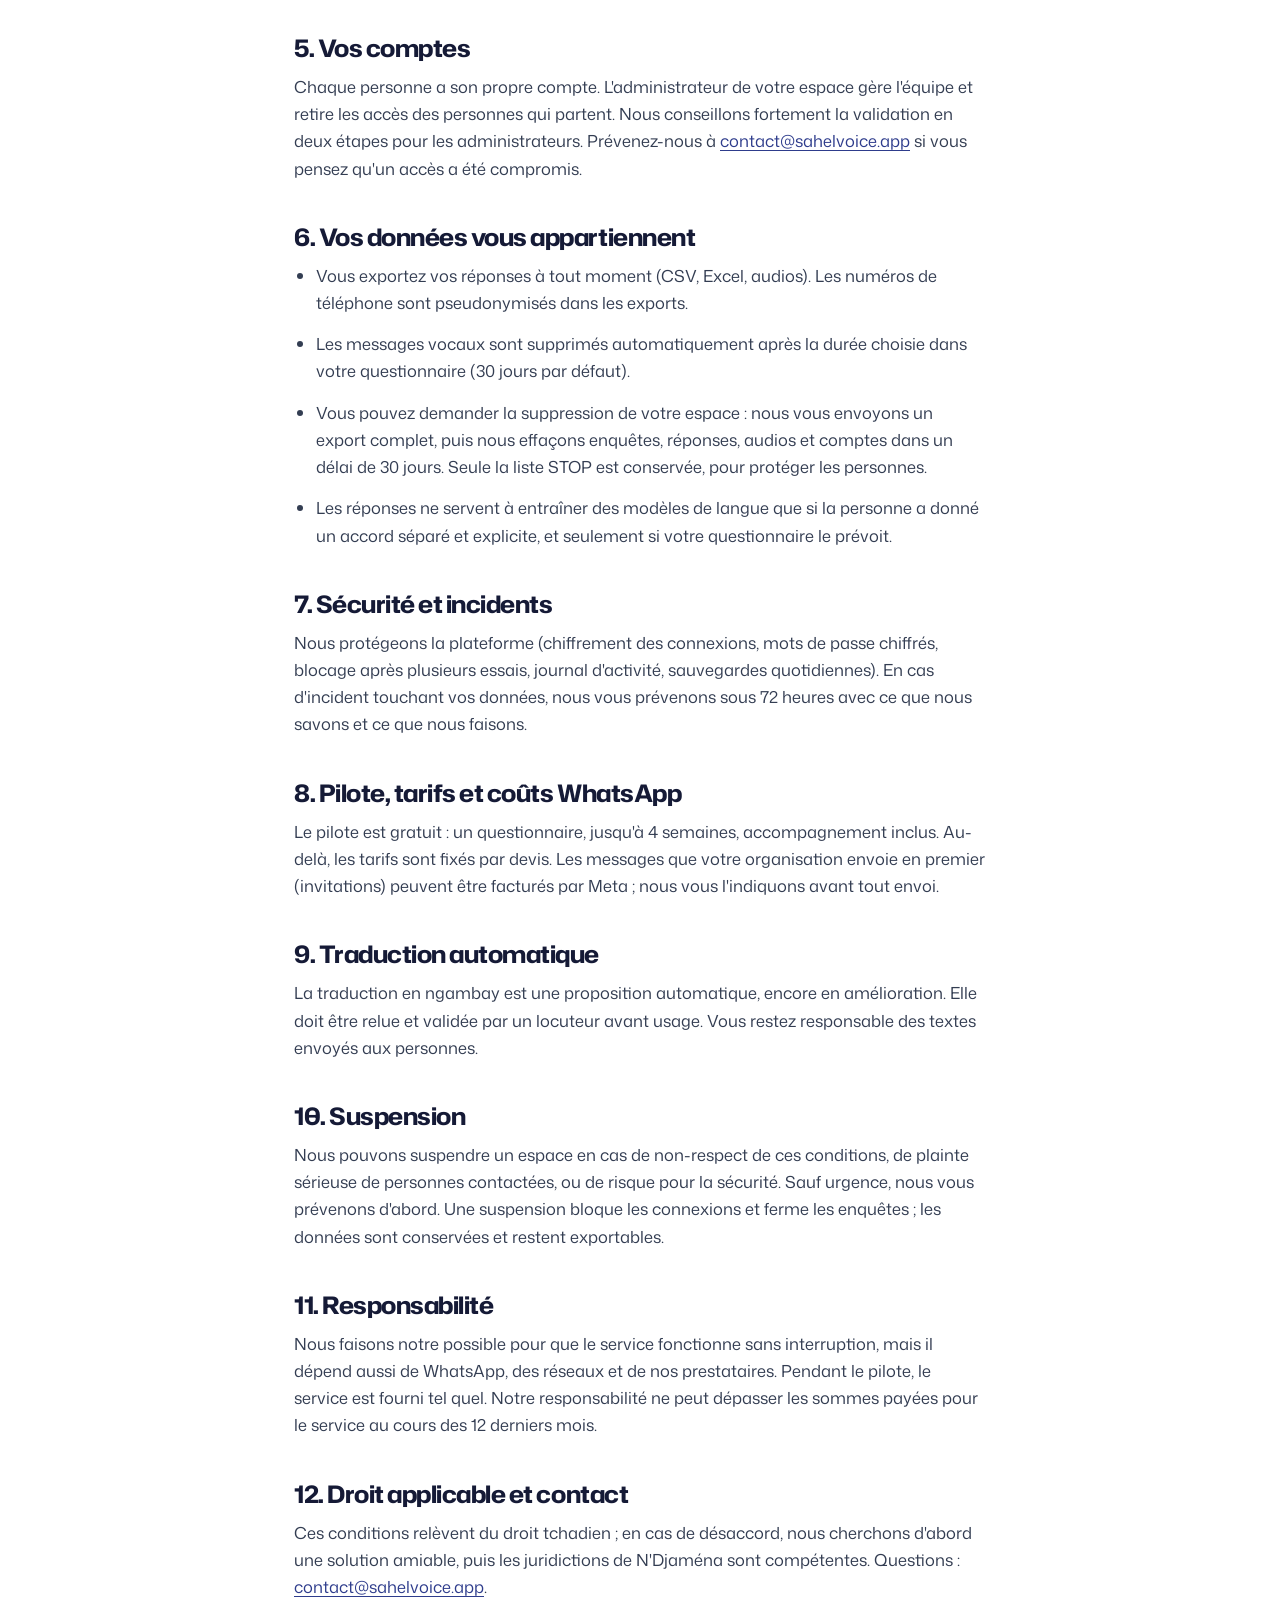
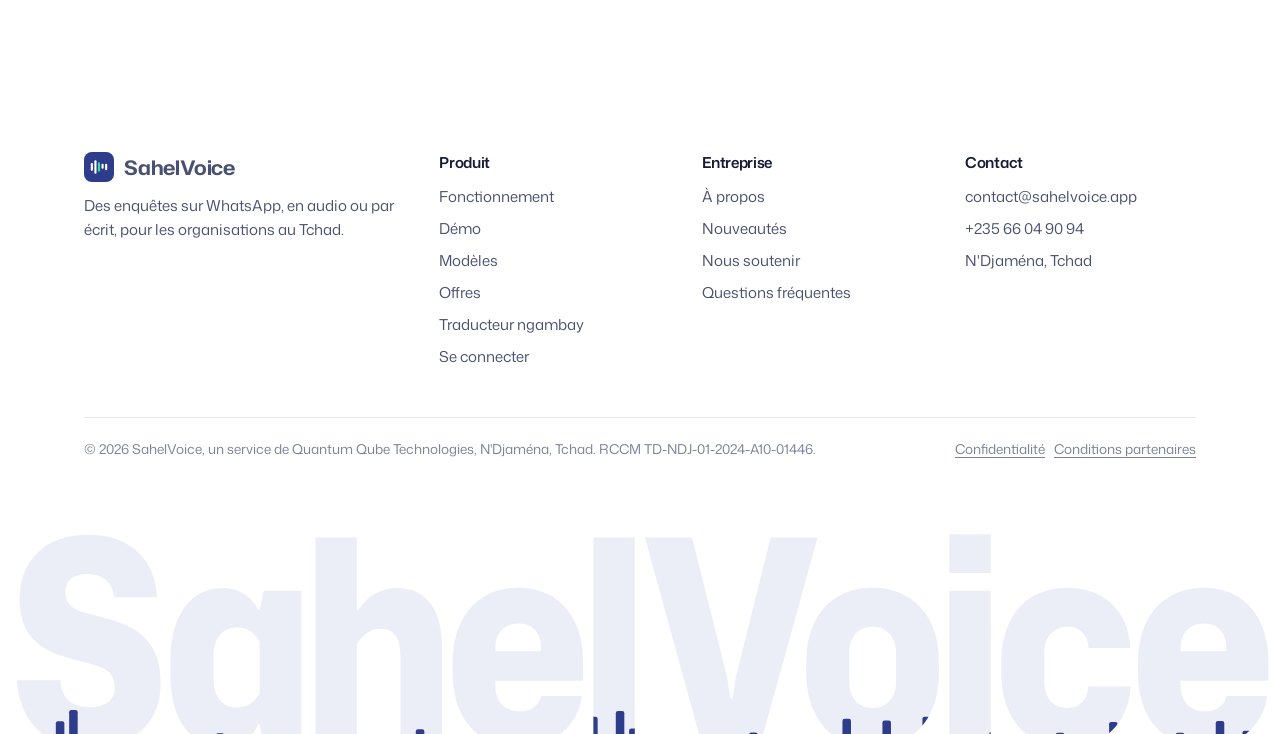
==== commit 8271fceb: "Animated dashboard copy: answers arrive, counters and bars move, the team verifies Co-Authored-By: C" ====
--- a/conditions/index.html
+++ b/conditions/index.html
@@ -11,7 +11,7 @@
 <meta name="theme-color" content="#ffffff">
 <link rel="icon" href="/assets/icon.svg" type="image/svg+xml"><link rel="icon" href="/favicon.ico" sizes="any"><link rel="apple-touch-icon" href="/assets/apple-touch-icon.png">
 <link rel="stylesheet" href="/assets/fonts.css?v=202611161200">
-<link rel="stylesheet" href="/assets/sv.css?v=202611271145">
+<link rel="stylesheet" href="/assets/sv.css?v=202611271225">
 <style>
 .legal-doc{max-width:780px;margin:0 auto;padding:56px 20px 88px}
 .legal-doc h1{font:800 clamp(34px,5vw,48px)/1.05 var(--display);letter-spacing:-.025em}
@@ -147,7 +147,7 @@
     </svg>
   </div>
 </footer>
-<script src="/assets/sv.js?v=202611271145"></script>
-<script src="/assets/menu.js?v=202611271145"></script>
+<script src="/assets/sv.js?v=202611271225"></script>
+<script src="/assets/menu.js?v=202611271225"></script>
 </body>
 </html>
--- a/assets/sv.css
+++ b/assets/sv.css
@@ -542,3 +542,65 @@
 
 @media (prefers-reduced-motion:reduce){.lc-wrap .ring{display:none}.sway i{animation:none;transform:scaleY(.6)}}
 .sway-sec{padding-bottom:180px}@media (max-width:720px){.sway-sec{padding-bottom:140px}.sway{height:90px}}
+
+/* ---------- animated dashboard copy ---------- */
+.dash-shot{background:#f6f7fb}
+.dash{position:relative;width:100%;aspect-ratio:1020/645;overflow:hidden;font-family:var(--body)}
+.d-in{position:absolute;left:0;top:0;width:1020px;height:645px;transform-origin:0 0;transform:scale(var(--k,.58));display:grid;grid-template-columns:186px 1fr;color:#151a36}
+.d-side{background:#0d1430;color:#cfd5ec;padding:20px 14px;display:flex;flex-direction:column;gap:4px;font-size:13.5px}
+.d-logo{display:flex;align-items:center;gap:9px;color:#fff}
+.d-logo b{font:650 17px var(--display)}
+.d-side > small{color:#8e97bd;font-size:12px;margin:4px 0 14px 2px}
+.d-side nav{display:flex;flex-direction:column;gap:3px}
+.d-side nav span{display:flex;align-items:center;justify-content:space-between;padding:8px 10px;border-radius:8px}
+.d-side nav span.on{background:#1a2550;color:#fff;box-shadow:inset 3px 0 0 #3ddc97}
+.d-side nav hr{border:0;border-top:1px solid #222c55;margin:8px 0}
+.d-badge{font-style:normal;font:700 11px var(--body);background:#3ddc97;color:#0d1430;border-radius:999px;min-width:20px;height:20px;display:grid;place-items:center;padding:0 6px;transition:transform .3s}
+.d-user{margin-top:auto;border:1px solid #222c55;border-radius:10px;padding:10px 12px}
+.d-user b{display:block;color:#fff;font-size:13px}.d-user small{color:#8e97bd;font-size:11.5px}
+.d-main{position:relative;padding:20px 24px;background:#f6f7fb;overflow:hidden}
+.d-crumb{font-size:12px;color:#6b7290}
+.d-title{display:flex;justify-content:space-between;align-items:center;gap:12px;margin-top:2px}
+.d-title h4{margin:0;font:650 23px var(--display);letter-spacing:-.01em}
+.d-acts{display:flex;gap:6px}
+.d-acts span{font-size:11.5px;font-weight:600;border:1px solid #d6dbe8;background:#fff;border-radius:7px;padding:6px 9px}
+.d-acts span.warn{color:#b3361f;border-color:#efc5bc}
+.d-meta{font-size:12px;color:#6b7290;margin-top:4px}
+.d-meta em{font-style:normal;background:#e3f4ec;color:#1d7f55;border-radius:999px;padding:1px 8px;font-weight:600}
+.d-kpis{display:grid;grid-template-columns:repeat(5,1fr);gap:10px;margin-top:16px}
+.d-kpis > div{background:#fff;border:1px solid #e3e6ee;border-radius:12px;padding:11px 12px}
+.d-kpis span{font-size:11.5px;color:#6b7290}
+.d-kpis b{display:block;font:650 26px/1.15 var(--body);margin-top:2px;transition:color .3s}
+.d-kpis b.amber{color:#b7791f}
+.d-kpis small{display:block;font-size:10.5px;color:#7a8099;line-height:1.3;margin-top:2px}
+.d-kpis b i{font-style:normal}
+.flash{animation:flash .9s ease}
+@keyframes flash{0%{color:#1d7f55;transform:translateY(-2px)}100%{transform:none}}
+.d-tabs{display:flex;gap:20px;margin-top:16px;border-bottom:1px solid #e3e6ee;font-size:13px;font-weight:600;color:#6b7290}
+.d-tabs span{padding:8px 2px}
+.d-tabs span.on{color:#2e3c8c;box-shadow:inset 0 -2px 0 #2e3c8c}
+.d-tabs i{font-style:normal;font-size:11px;background:#fdf3dc;color:#8a5b00;border-radius:999px;padding:1px 6px;margin-left:3px}
+.d-cards{display:grid;grid-template-columns:1fr 1fr;gap:14px;margin-top:14px;align-items:start}
+.d-card{background:#fff;border:1px solid #e3e6ee;border-radius:12px;padding:12px 14px}
+.d-card > small{font:500 10.5px var(--mono);letter-spacing:.06em;color:#7a8099}
+.d-card h5{margin:3px 0 0;font:650 14px/1.3 var(--display)}
+.d-n{font-size:11px;color:#7a8099;margin:2px 0 6px}
+.d-n i{font-style:normal}
+.d-bar{display:grid;grid-template-columns:1fr auto;gap:3px 8px;font-size:12px;margin-top:7px}
+.d-bar em{grid-column:1/-1;grid-row:2;height:6px;border-radius:3px;background:#eceef5;position:relative;overflow:hidden}
+.d-bar em::after{content:"";position:absolute;left:0;top:0;bottom:0;width:var(--w,0%);background:#2e3c8c;border-radius:3px;transition:width .9s cubic-bezier(.3,.7,.2,1)}
+.d-bar b{font-weight:600;font-size:11px;color:#151a36;font-variant-numeric:tabular-nums}
+.d-bar.grew em::after{background:#3d4cb0}
+.d-toast{position:absolute;right:22px;top:16px;display:flex;align-items:center;gap:10px;background:#fff;border:1px solid #e3e6ee;border-radius:12px;padding:10px 14px;box-shadow:0 14px 34px -18px rgba(21,26,54,.45);transform:translateY(-130%);opacity:0;transition:transform .5s cubic-bezier(.2,.8,.2,1),opacity .4s,border-color .3s}
+.d-toast.show{transform:none;opacity:1}
+.d-toast b{display:block;font-size:13px}
+.d-toast small{font-size:11.5px;color:#6b7290}
+.d-wave{display:flex;align-items:center;gap:2px;height:22px;width:30px;justify-content:center;background:#e3f4ec;border-radius:8px;padding:0 4px}
+.d-wave i{width:2.5px;border-radius:2px;background:#1d7f55;height:40%;animation:dw .8s ease-in-out infinite alternate}
+.d-wave i:nth-child(2){animation-delay:.15s}.d-wave i:nth-child(3){animation-delay:.3s}.d-wave i:nth-child(4){animation-delay:.45s}.d-wave i:nth-child(5){animation-delay:.6s}
+@keyframes dw{to{height:95%}}
+.d-toast.ok{border-color:#9fdcbf}
+.d-toast.ok .d-wave{background:#1d7f55}
+.d-toast.ok .d-wave i{background:#fff;animation:none;height:30%}
+.d-toast.btn .d-wave{background:#eceefa}.d-toast.btn .d-wave i{background:#2e3c8c;animation:none;height:55%}
+@media (prefers-reduced-motion:reduce){.d-bar em::after,.d-toast{transition:none}.d-wave i{animation:none}}
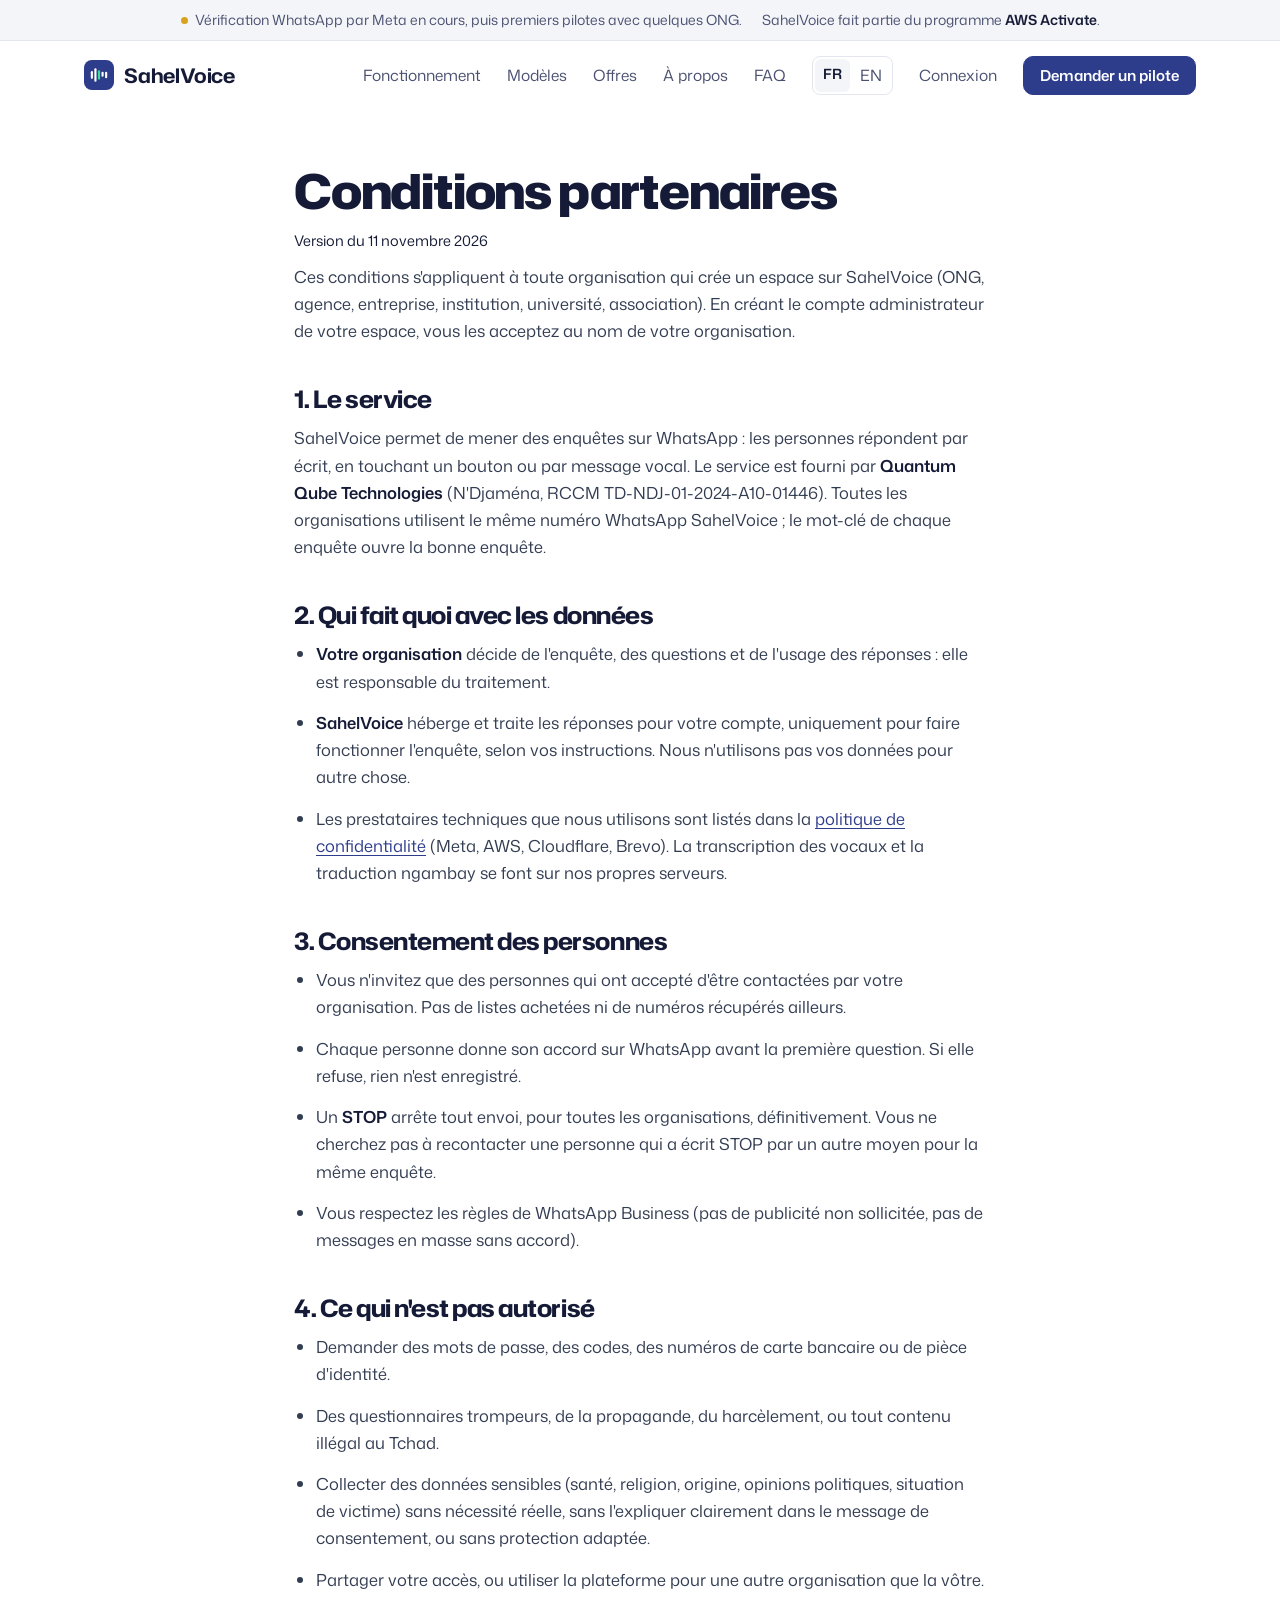
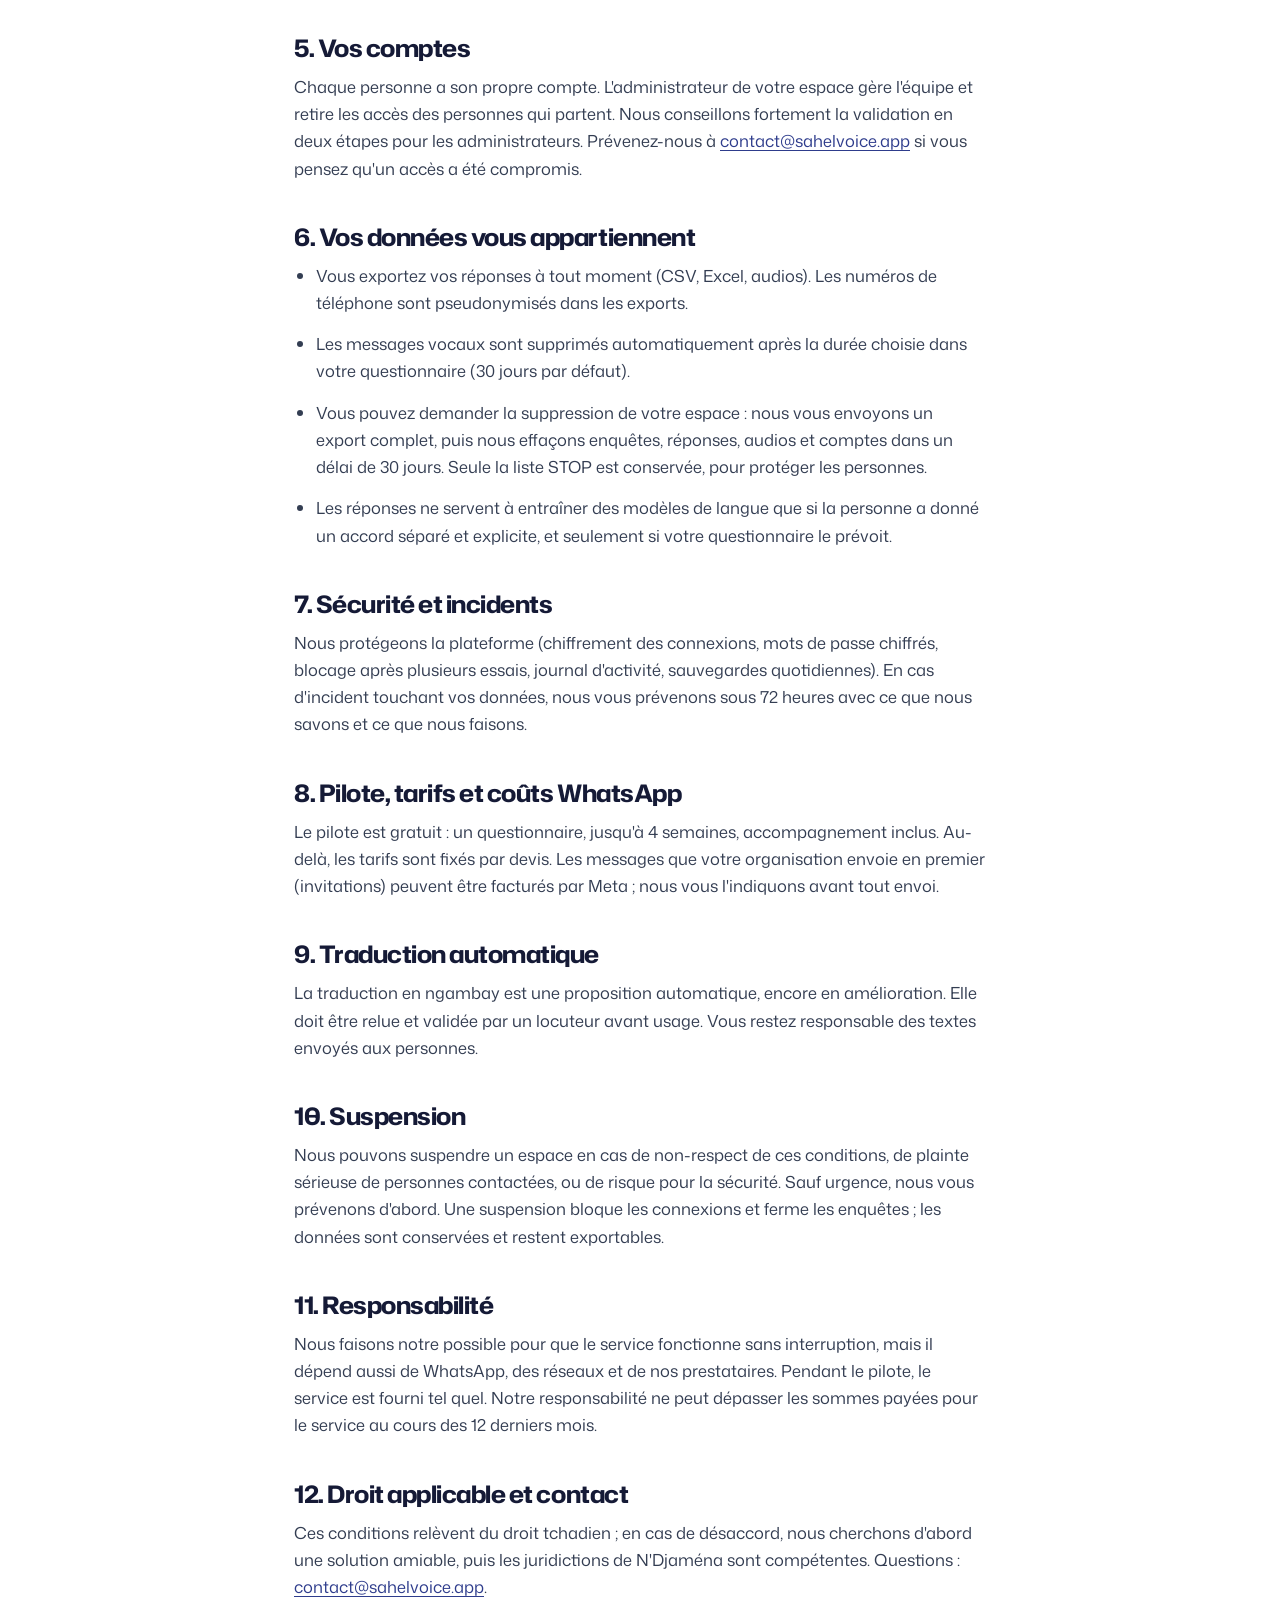
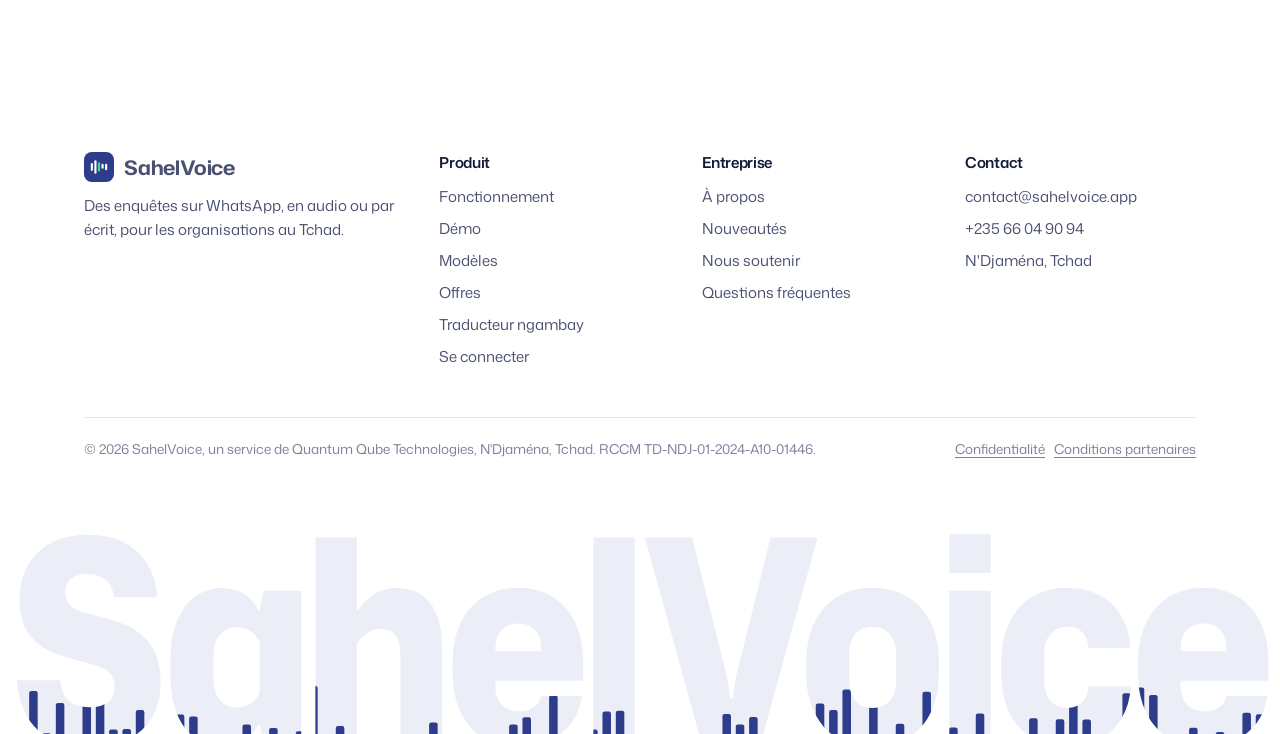
==== commit b20351e7: "Hero headline: fixed first sentence, green second sentence that changes every 6 s Co-Authored-By: Cl" ====
--- a/conditions/index.html
+++ b/conditions/index.html
@@ -11,7 +11,7 @@
 <meta name="theme-color" content="#ffffff">
 <link rel="icon" href="/assets/icon.svg" type="image/svg+xml"><link rel="icon" href="/favicon.ico" sizes="any"><link rel="apple-touch-icon" href="/assets/apple-touch-icon.png">
 <link rel="stylesheet" href="/assets/fonts.css?v=202611161200">
-<link rel="stylesheet" href="/assets/sv.css?v=202611271225">
+<link rel="stylesheet" href="/assets/sv.css?v=202611271415">
 <style>
 .legal-doc{max-width:780px;margin:0 auto;padding:56px 20px 88px}
 .legal-doc h1{font:800 clamp(34px,5vw,48px)/1.05 var(--display);letter-spacing:-.025em}
@@ -147,7 +147,7 @@
     </svg>
   </div>
 </footer>
-<script src="/assets/sv.js?v=202611271225"></script>
-<script src="/assets/menu.js?v=202611271225"></script>
+<script src="/assets/sv.js?v=202611271415"></script>
+<script src="/assets/menu.js?v=202611271415"></script>
 </body>
 </html>
--- a/assets/sv.css
+++ b/assets/sv.css
@@ -71,9 +71,9 @@
 
 /* ---------- hero ---------- */
 .hero{padding:88px 0 56px;border-top:0}
-.hero-grid{display:grid;grid-template-columns:minmax(0,1.02fr) minmax(0,1fr);gap:64px;align-items:center}
+.hero-grid{display:grid;grid-template-columns:minmax(0,1.14fr) minmax(0,1fr);gap:56px;align-items:center}
 @media (max-width:980px){.hero-grid{grid-template-columns:minmax(0,1fr);gap:48px}}
-.hero h1{font-size:clamp(42px,5.6vw,70px);line-height:1.02;letter-spacing:-.03em}
+.hero h1{font-size:clamp(40px,5.2vw,66px);line-height:1.03;letter-spacing:-.03em}
 .hero .lede{margin-top:24px;font-size:20px;line-height:1.55;color:var(--ink-2);max-width:34em}
 .hero .btns{margin-top:34px}
 .hero .fine{margin-top:16px;font-size:14.5px;color:var(--ink-3)}
@@ -604,3 +604,15 @@
 .d-toast.ok .d-wave i{background:#fff;animation:none;height:30%}
 .d-toast.btn .d-wave{background:#eceefa}.d-toast.btn .d-wave i{background:#2e3c8c;animation:none;height:55%}
 @media (prefers-reduced-motion:reduce){.d-bar em::after,.d-toast{transition:none}.d-wave i{animation:none}}
+
+/* hero headline: a fixed first sentence, a second one in green that changes every 6 s */
+.hero h1 .h1a{display:block}
+.rot{display:grid;color:#14895a;margin-top:.04em}
+.rot-i{grid-area:1/1}
+.rot-i:not(.on){visibility:hidden}
+.rot.ready .rot-i{visibility:visible}
+.rot .wd{display:inline-block;overflow:hidden;vertical-align:bottom;padding-bottom:.1em;margin-bottom:-.1em}
+.hero h1 .rot .wd > span{display:inline-block;transform:translateY(105%);transition:transform .7s cubic-bezier(.2,.75,.15,1)}
+.hero h1 .rot .rot-i.on .wd > span{transform:none}
+.hero h1 .rot .rot-i.out .wd > span{transform:translateY(-105%);transition-duration:.5s;transition-timing-function:cubic-bezier(.5,0,.75,0)}
+@media (prefers-reduced-motion:reduce){.rot-i:not(.on){visibility:hidden!important}.hero h1 .rot .wd > span{transform:none!important;transition:none}}
